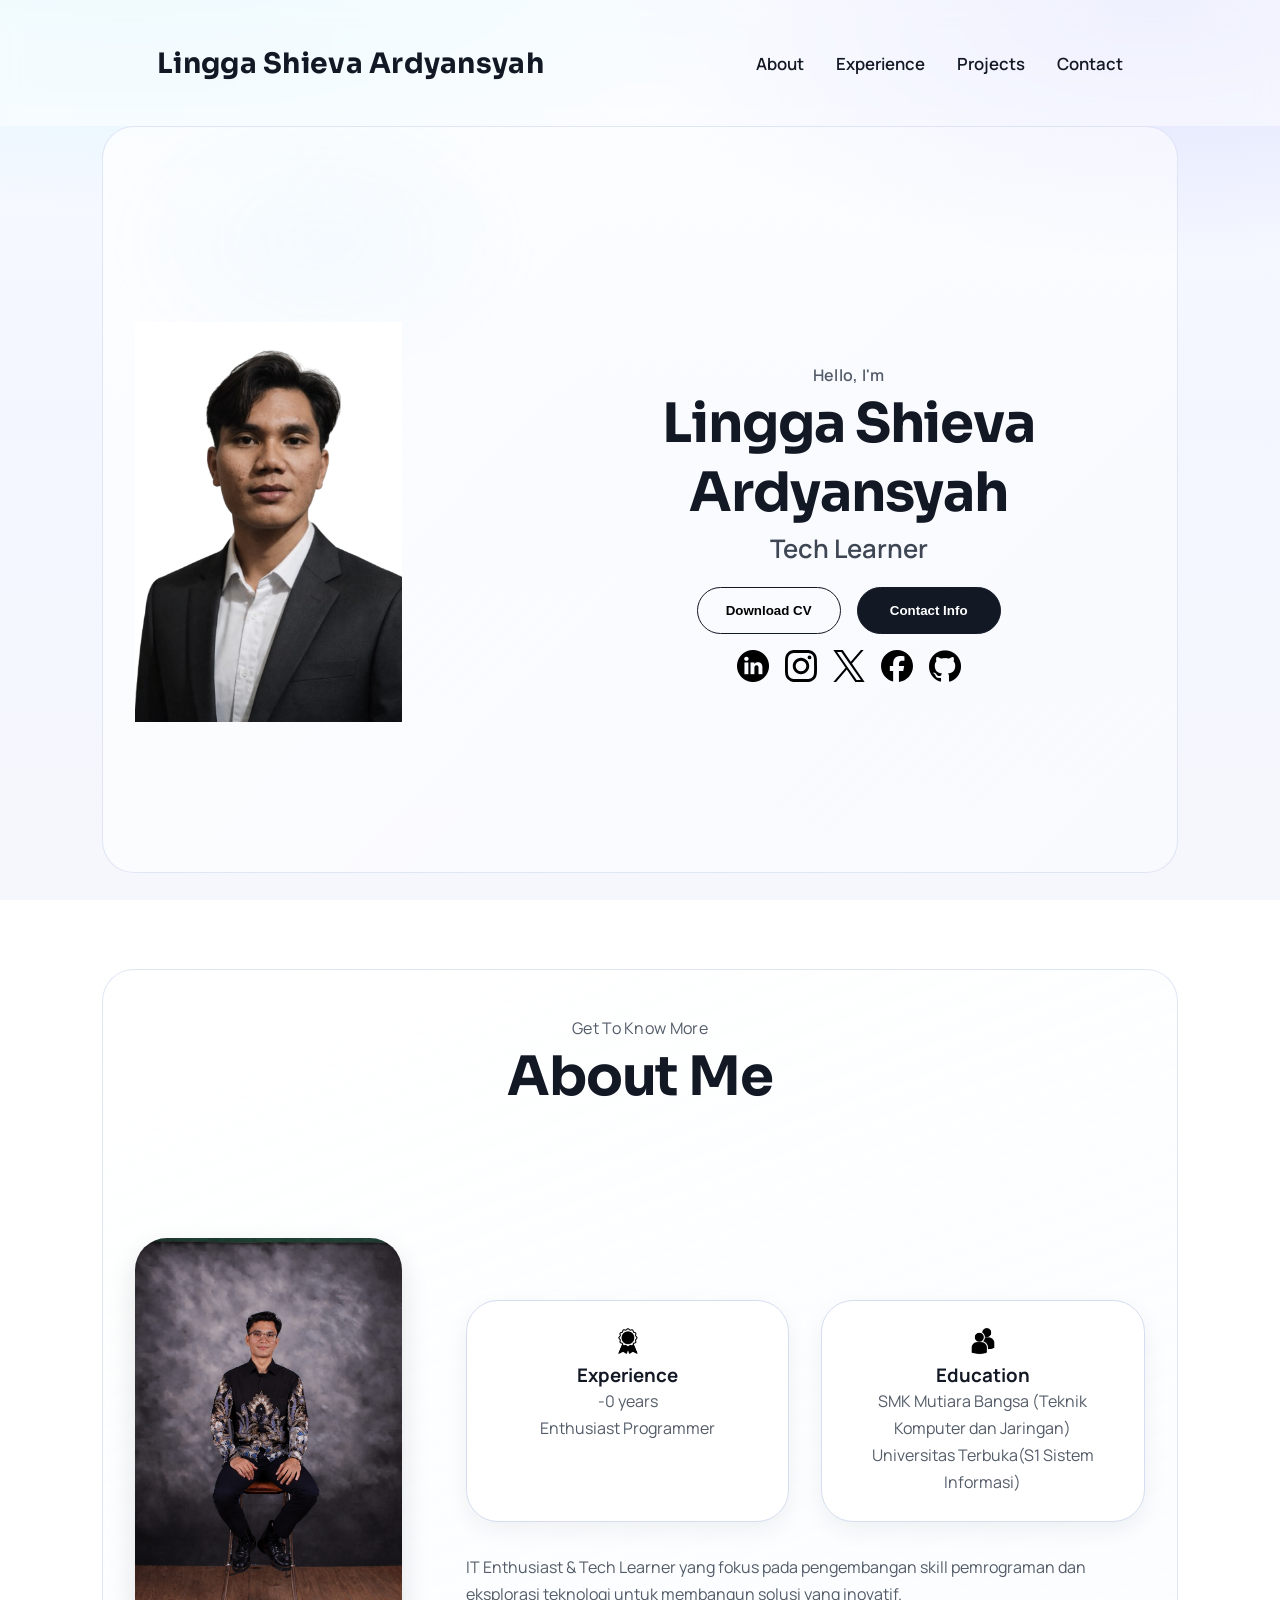
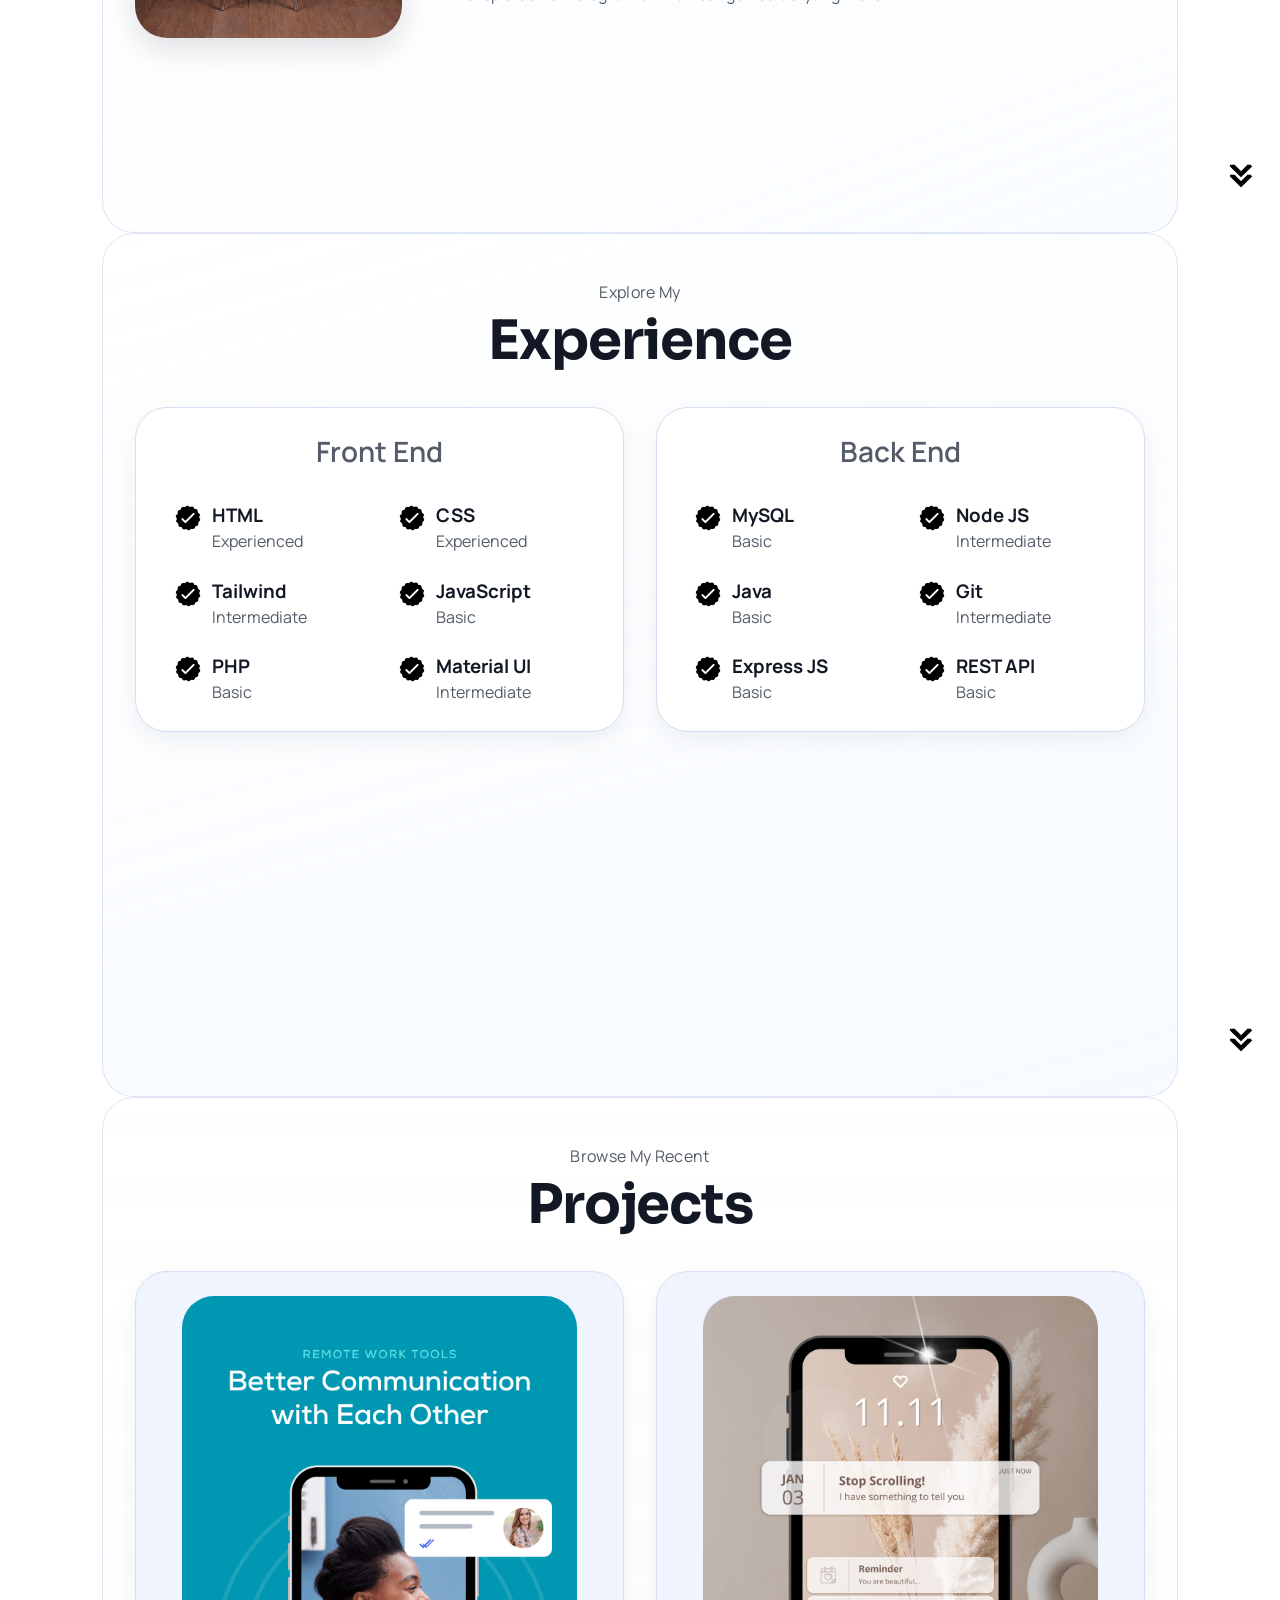
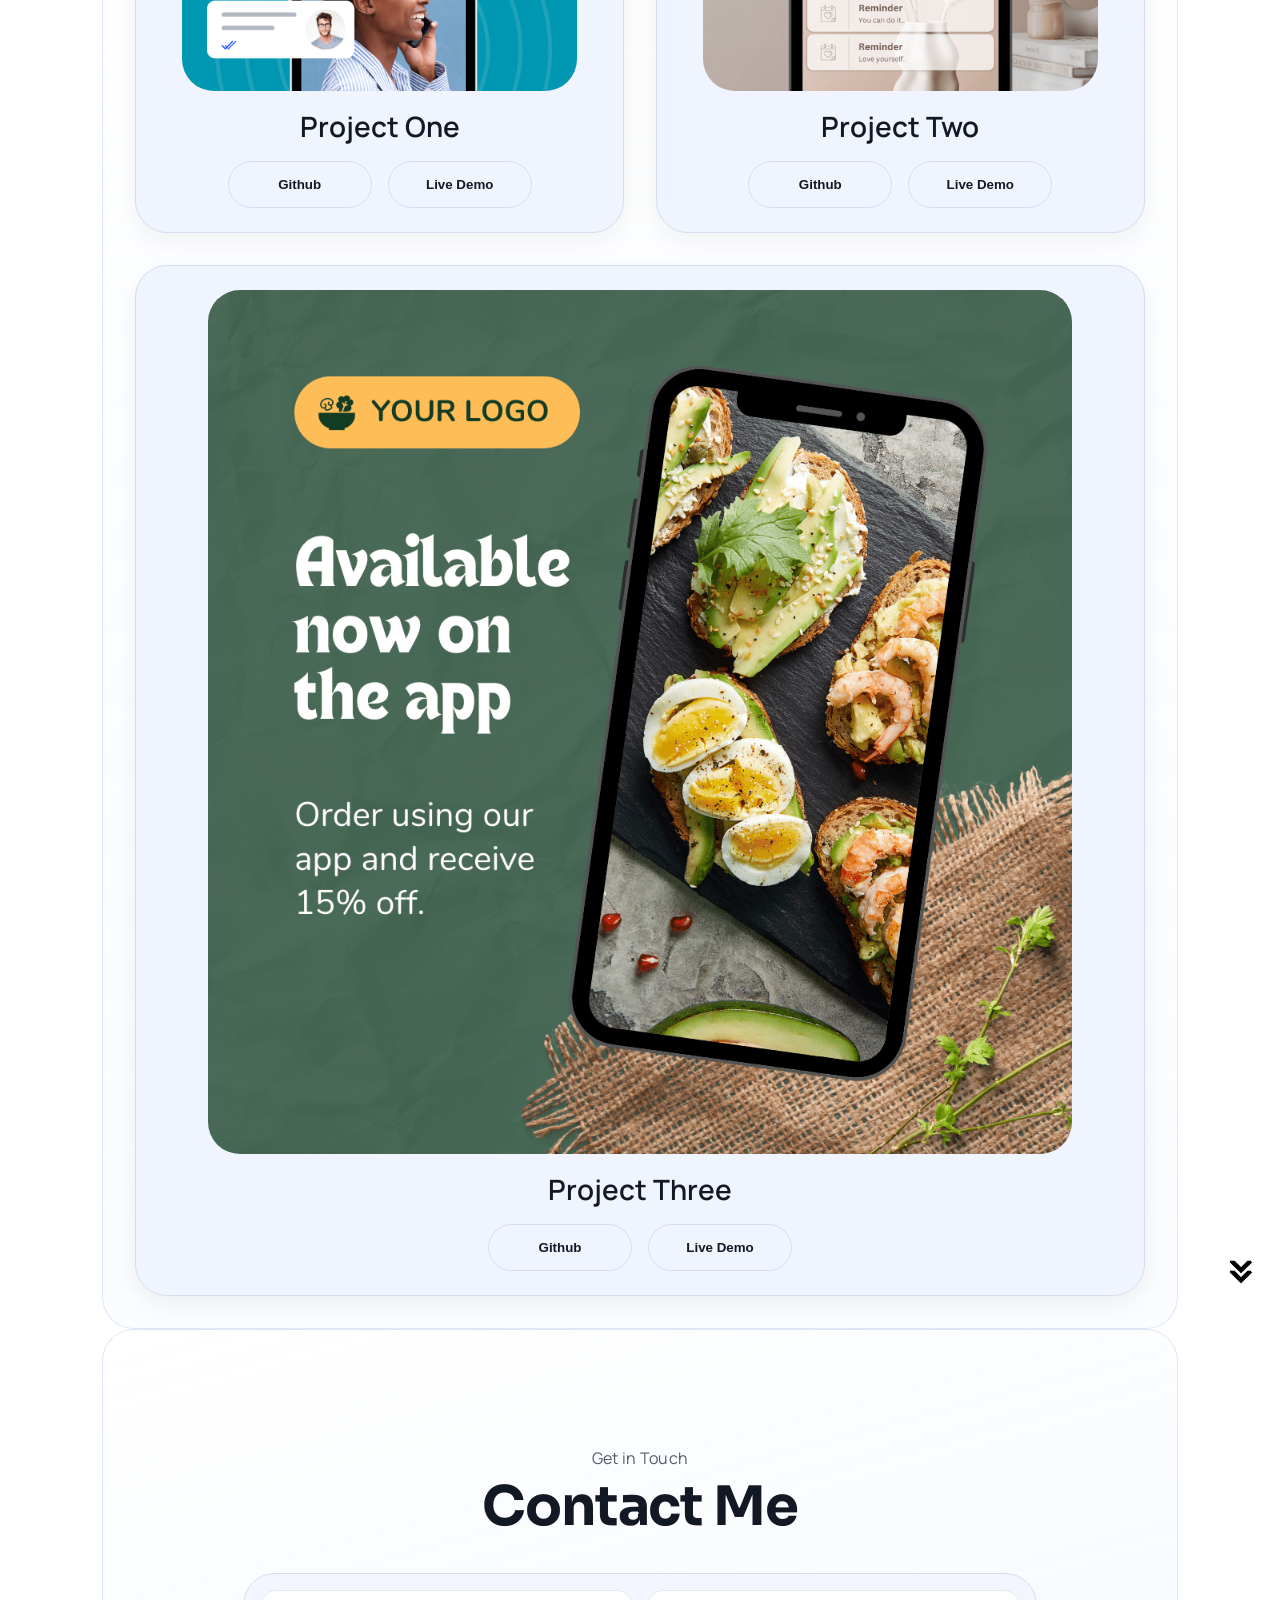
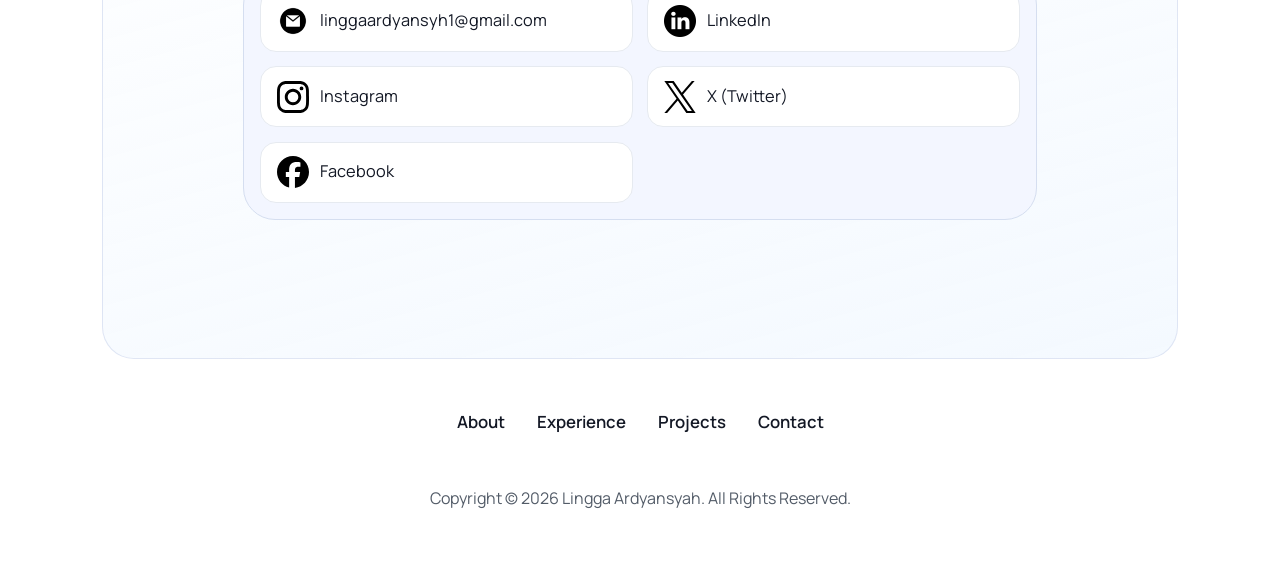
==== index.html @ 7752bcc6 "V2" ====
<!DOCTYPE html>
<html lang="en">
<head>
    <meta charset="UTF-8"/>
    <meta http-equiv="X-UA-Compatible" content="IE=edge"/>
    <meta name="viewport" content="width=device-width, initial-scale=1.0"/>
    <title>Lingga Shieva Ardyansyah</title>
    <link rel="icon" type="image/png" href="./assets/favicon-16x16.png">
    <link rel="stylesheet" href="style.css"/>
    <link rel="stylesheet" href="mediaqueries.css"/>
</head>
<body>
<nav id="desktop-nav">
    <div class="logo">Lingga Shieva Ardyansyah</div>
    <div>
        <ul class="nav-links">
            <li><a href="#about">About</a></li>
            <li><a href="#experience">Experience</a></li>
            <li><a href="#projects">Projects</a></li>
            <li><a href="#contact">Contact</a></li>
        </ul>
    </div>
</nav>
<nav id="hamburger-nav">
    <div class="logo">Lingga Shieva Ardyansyah</div>
    <div class="hamburger-menu">
        <div class="hamburger-icon" onclick="toggleMenu()">
            <span></span>
            <span></span>
            <span></span>
        </div>
        <div class="menu-links">
            <li><a href="#about" onclick="toggleMenu()">About</a></li>
            <li><a href="#experience" onclick="toggleMenu()">Experience</a></li>
            <li><a href="#projects" onclick="toggleMenu()">Projects</a></li>
            <li><a href="#contact" onclick="toggleMenu()">Contact</a></li>
        </div>
    </div>
</nav>
<section id="profile">
    <div class="section__pic-container">
        <img src="./assets/foto-jas.png" alt="Lingga Ardyansyah"/>
    </div>
    <div class="section__text">
        <p class="section__text__p1">Hello, I'm</p>
        <h1 class="title">Lingga Shieva Ardyansyah</h1>
        <p class="section__text__p2">Tech Learner</p>
        <div class="btn-container">
            <button
                    class="btn btn-color-2"
                    onclick="window.open('./assets/resume-example.pdf')"
            >
                Download CV
            </button>
            <button class="btn btn-color-1" onclick="location.href='./#contact'">
                Contact Info
            </button>
        </div>
        <div id="socials-container">
            <img
                    src="./assets/linkedin.png"
                    alt="My LinkedIn profile"
                    class="icon"
                    onclick="location.href='https://www.linkedin.com/in/lingga-shieva-ardyansyah-27b343217/'"
            />
            <img
                    src="./assets/instagram.svg"
                    alt="My Instagram profile"
                    class="icon"
                    onclick="location.href='https://www.instagram.com/lingga_ardyansyh/'"
            />
            <img
                    src="./assets/x.svg"
                    alt="My X (Twitter) profile"
                    class="icon"
                    onclick="location.href='https://x.com/linggaardyansyh'"
            />
            <img
                    src="./assets/facebook.svg"
                    alt="My Facebook profile"
                    class="icon"
                    onclick="location.href='https://www.facebook.com/lingz99'"
            />
            <img
                    src="./assets/github.png"
                    alt="My Github profile"
                    class="icon"
                    onclick="location.href='https://github.com/Aeriss99'"
            />
        </div>
    </div>
</section>
<section id="about">
    <p class="section__text__p1">Get To Know More</p>
    <h1 class="title">About Me</h1>
    <div class="section-container">
        <div class="section__pic-container">
            <img
                    src="./assets/foto-batik.png"
                    alt="Profile picture"
                    class="about-pic"
            />
        </div>
        <div class="about-details-container">
            <div class="about-containers">
                <div class="details-container">
                    <img
                            src="./assets/experience.png"
                            alt="Experience icon"
                            class="icon"
                    />
                    <h3>Experience</h3>
                    <p>-0 years <br/>Enthusiast Programmer</p>
                </div>
                <div class="details-container">
                    <img
                            src="./assets/education.png"
                            alt="Education icon"
                            class="icon"
                    />
                    <h3>Education</h3>
                    <p>SMK Mutiara Bangsa (Teknik Komputer dan Jaringan)<br/>Universitas Terbuka(S1 Sistem Informasi)
                    </p>
                </div>
            </div>
            <div class="text-container">
                <p>
                    IT Enthusiast & Tech Learner yang fokus pada pengembangan skill pemrograman dan eksplorasi teknologi
                    untuk membangun solusi yang inovatif.
                </p>
            </div>
        </div>
    </div>
    <img
            src="./assets/arrow.png"
            alt="Arrow icon"
            class="icon arrow"
            onclick="location.href='./#experience'"
    />
</section>
<section id="experience">
    <p class="section__text__p1">Explore My</p>
    <h1 class="title">Experience</h1>
    <div class="experience-details-container">
        <div class="about-containers">
            <div class="details-container">
                <h2 class="experience-sub-title">Front End</h2>
                <div class="article-container">
                    <article>
                        <img
                                src="./assets/checkmark.png"
                                alt="Experience icon"
                                class="icon"
                        />
                        <div>
                            <h3>HTML</h3>
                            <p>Experienced</p>
                        </div>
                    </article>
                    <article>
                        <img
                                src="./assets/checkmark.png"
                                alt="Experience icon"
                                class="icon"
                        />
                        <div>
                            <h3>CSS</h3>
                            <p>Experienced</p>
                        </div>
                    </article>
                    <article>
                        <img
                                src="./assets/checkmark.png"
                                alt="Experience icon"
                                class="icon"
                        />
                        <div>
                            <h3>Tailwind</h3>
                            <p>Intermediate</p>
                        </div>
                    </article>
                    <article>
                        <img
                                src="./assets/checkmark.png"
                                alt="Experience icon"
                                class="icon"
                        />
                        <div>
                            <h3>JavaScript</h3>
                            <p>Basic</p>
                        </div>
                    </article>
                    <article>
                        <img
                                src="./assets/checkmark.png"
                                alt="Experience icon"
                                class="icon"
                        />
                        <div>
                            <h3>PHP</h3>
                            <p>Basic</p>
                        </div>
                    </article>
                    <article>
                        <img
                                src="./assets/checkmark.png"
                                alt="Experience icon"
                                class="icon"
                        />
                        <div>
                            <h3>Material UI</h3>
                            <p>Intermediate</p>
                        </div>
                    </article>
                </div>
            </div>
            <div class="details-container">
                <h2 class="experience-sub-title">Back End</h2>
                <div class="article-container">
                    <article>
                        <img
                                src="./assets/checkmark.png"
                                alt="Experience icon"
                                class="icon"
                        />
                        <div>
                            <h3>MySQL</h3>
                            <p>Basic</p>
                        </div>
                    </article>
                    <article>
                        <img
                                src="./assets/checkmark.png"
                                alt="Experience icon"
                                class="icon"
                        />
                        <div>
                            <h3>Node JS</h3>
                            <p>Intermediate</p>
                        </div>
                    </article>
                    <article>
                        <img
                                src="./assets/checkmark.png"
                                alt="Experience icon"
                                class="icon"
                        />
                        <div>
                            <h3>Java</h3>
                            <p>Basic</p>
                        </div>
                    </article>
                    <article>
                        <img
                                src="./assets/checkmark.png"
                                alt="Experience icon"
                                class="icon"
                        />
                        <div>
                            <h3>Git</h3>
                            <p>Intermediate</p>
                        </div>
                    </article>
                    <article>
                        <img
                                src="./assets/checkmark.png"
                                alt="Experience icon"
                                class="icon"
                        />
                        <div>
                            <h3>Express JS</h3>
                            <p>Basic</p>
                        </div>
                    </article>
                    <article>
                        <img
                                src="./assets/checkmark.png"
                                alt="Experience icon"
                                class="icon"
                        />
                        <div>
                            <h3>REST API</h3>
                            <p>Basic</p>
                        </div>
                    </article>
                </div>
            </div>
        </div>
    </div>
    <img
            src="./assets/arrow.png"
            alt="Arrow icon"
            class="icon arrow"
            onclick="location.href='./#projects'"
    />
</section>
<section id="projects">
    <p class="section__text__p1">Browse My Recent</p>
    <h1 class="title">Projects</h1>
    <div class="experience-details-container">
        <div class="about-containers">
            <div class="details-container color-container">
                <div class="article-container">
                    <img
                            src="./assets/project-1.png"
                            alt="Project 1"
                            class="project-img"
                    />
                </div>
                <h2 class="experience-sub-title project-title">Project One</h2>
                <div class="btn-container">
                    <button
                            class="btn btn-color-2 project-btn"
                            onclick="location.href='https://github.com/'"
                    >
                        Github
                    </button>
                    <button
                            class="btn btn-color-2 project-btn"
                            onclick="location.href='https://github.com/'"
                    >
                        Live Demo
                    </button>
                </div>
            </div>
            <div class="details-container color-container">
                <div class="article-container">
                    <img
                            src="./assets/project-2.png"
                            alt="Project 2"
                            class="project-img"
                    />
                </div>
                <h2 class="experience-sub-title project-title">Project Two</h2>
                <div class="btn-container">
                    <button
                            class="btn btn-color-2 project-btn"
                            onclick="location.href='https://github.com/'"
                    >
                        Github
                    </button>
                    <button
                            class="btn btn-color-2 project-btn"
                            onclick="location.href='https://github.com/'"
                    >
                        Live Demo
                    </button>
                </div>
            </div>
            <div class="details-container color-container">
                <div class="article-container">
                    <img
                            src="./assets/project-3.png"
                            alt="Project 3"
                            class="project-img"
                    />
                </div>
                <h2 class="experience-sub-title project-title">Project Three</h2>
                <div class="btn-container">
                    <button
                            class="btn btn-color-2 project-btn"
                            onclick="location.href='https://github.com/'"
                    >
                        Github
                    </button>
                    <button
                            class="btn btn-color-2 project-btn"
                            onclick="location.href='https://github.com/'"
                    >
                        Live Demo
                    </button>
                </div>
            </div>
        </div>
    </div>
    <img
            src="./assets/arrow.png"
            alt="Arrow icon"
            class="icon arrow"
            onclick="location.href='./#contact'"
    />
</section>
<section id="contact">
    <p class="section__text__p1">Get in Touch</p>
    <h1 class="title">Contact Me</h1>
    <div class="contact-info-upper-container">
        <div class="contact-info-container">
            <img
                    src="./assets/email.png"
                    alt="Email icon"
                    class="icon contact-icon email-icon"
            />
            <p><a href="mailto:examplemail@gmail.com">linggaardyansyh1@gmail.com</a></p>
        </div>
        <div class="contact-info-container">
            <img
                    src="./assets/linkedin.png"
                    alt="LinkedIn icon"
                    class="icon contact-icon"
            />
            <p><a href="https://www.linkedin.com/in/lingga-shieva-ardyansyah-27b343217/">LinkedIn</a></p>
        </div>
        <div class="contact-info-container">
            <img
                    src="./assets/instagram.svg"
                    alt="Instagram icon"
                    class="icon contact-icon"
            />
            <p><a href="https://www.instagram.com/lingga_ardyansyh/">Instagram</a></p>
        </div>
        <div class="contact-info-container">
            <img
                    src="./assets/x.svg"
                    alt="X (Twitter) icon"
                    class="icon contact-icon"
            />
            <p><a href="https://x.com/linggaardyansyh">X (Twitter)</a></p>
        </div>
        <div class="contact-info-container">
            <img
                    src="./assets/facebook.svg"
                    alt="Facebook icon"
                    class="icon contact-icon"
            />
            <p><a href="https://www.facebook.com/lingz99">Facebook</a></p>
        </div>
    </div>
</section>
<footer>
    <nav>
        <div class="nav-links-container">
            <ul class="nav-links">
                <li><a href="#about">About</a></li>
                <li><a href="#experience">Experience</a></li>
                <li><a href="#projects">Projects</a></li>
                <li><a href="#contact">Contact</a></li>
            </ul>
        </div>
    </nav>
    <p>Copyright &#169; 2026 Lingga Ardyansyah. All Rights Reserved.</p>
</footer>
<script src="script.js"></script>
</body>
</html>
---- style.css ----
/* GENERAL */

@import url("https://fonts.googleapis.com/css2?family=Sora:wght@400;500;600;700&family=Manrope:wght@400;500;600;700&display=swap");

:root {
    --bg-soft: #f3f6ff;
    --surface: #ffffff;
    --surface-muted: #eff4ff;
    --text-main: #131825;
    --text-muted: #535c68;
    --border: #d5def0;
    --accent: #0c8f86;
}

* {
    margin: 0;
    padding: 0;
}

html {
    scroll-behavior: smooth;
}

body {
    font-family: "Manrope", sans-serif;
    color: var(--text-main);
    background:
        radial-gradient(1200px 500px at 10% -10%, rgba(34, 211, 238, 0.16), transparent 60%),
        radial-gradient(900px 420px at 90% 0%, rgba(99, 102, 241, 0.18), transparent 62%),
        linear-gradient(180deg, #f8fbff 0%, var(--bg-soft) 45%, #f5f7fc 100%);
    background-attachment: fixed;
}

p {
    color: var(--text-muted);
    line-height: 1.7;
}

/* TRANSITION */

a,
.btn {
    transition: all 300ms ease;
}

/* DESKTOP NAV */

nav,
.nav-links {
    display: flex;
}

nav {
    justify-content: space-around;
    align-items: center;
    height: 14vh;
    padding-inline: clamp(1rem, 4vw, 4rem);
    background: rgba(255, 255, 255, 0.52);
    backdrop-filter: blur(10px);
    -webkit-backdrop-filter: blur(10px);
}

.nav-links {
    gap: 2rem;
    list-style: none;
    font-size: 1.05rem;
    font-weight: 600;
}

a {
    color: var(--text-main);
    text-decoration: none;
    text-decoration-color: transparent;
}

a:hover {
    color: var(--accent);
    text-decoration: underline;
    text-underline-offset: 0.35rem;
    text-decoration-color: color-mix(in srgb, var(--accent) 45%, transparent);
}

.logo {
    font-family: "Sora", sans-serif;
    font-size: clamp(1.35rem, 2.2vw, 2rem);
    font-weight: 700;
    letter-spacing: 0.01em;
}

.logo:hover {
    cursor: default;
}

/* HAMBURGER MENU */

#hamburger-nav {
    display: none;
}

.hamburger-menu {
    position: relative;
    display: inline-block;
}

.hamburger-icon {
    display: flex;
    flex-direction: column;
    justify-content: space-between;
    height: 24px;
    width: 30px;
    cursor: pointer;
}

.hamburger-icon span {
    width: 100%;
    height: 2px;
    background-color: var(--text-main);
    transition: all 0.3s ease-in-out;
}

.menu-links {
    position: absolute;
    top: 100%;
    right: 0;
    background-color: var(--surface);
    width: fit-content;
    max-height: 0;
    overflow: hidden;
    transition: all 0.3s ease-in-out;
}

.menu-links a {
    display: block;
    padding: 10px;
    text-align: center;
    font-size: 1.5rem;
    color: var(--text-main);
    text-decoration: none;
    transition: all 0.3s ease-in-out;
}

.menu-links li {
    list-style: none;
}

.menu-links.open {
    max-height: 300px;
}

.hamburger-icon.open span:first-child {
    transform: rotate(45deg) translate(10px, 5px);
}

.hamburger-icon.open span:nth-child(2) {
    opacity: 0;
}

.hamburger-icon.open span:last-child {
    transform: rotate(-45deg) translate(10px, -5px);
}

.hamburger-icon span:first-child {
    transform: none;
}

.hamburger-icon span:first-child {
    opacity: 1;
}

.hamburger-icon span:first-child {
    transform: none;
}

/* SECTIONS */

section {
    padding-top: 5vh;
    height: 96vh;
    margin: 0 clamp(1rem, 8vw, 9rem);
    box-sizing: border-box;
    min-height: fit-content;
    border-radius: 2rem;
}

.section-container {
    display: flex;
}

/* PROFILE SECTION */

#profile {
    display: flex;
    justify-content: center;
    gap: 5rem;
    height: 80vh;
    background:
        linear-gradient(135deg, rgba(255, 255, 255, 0.72), rgba(255, 255, 255, 0.42)),
        radial-gradient(320px 220px at 20% 15%, rgba(125, 211, 252, 0.2), transparent 70%);
    border: 1px solid rgba(214, 222, 240, 0.75);
    padding-inline: clamp(1rem, 3vw, 2rem);
}

.section__pic-container {
    display: flex;
    height: 400px;
    width: 400px;
    margin: auto 0;
}

.section__text {
    align-self: center;
    text-align: center;
}

.section__text p {
    font-weight: 600;
}

.section__text__p1 {
    text-align: center;
    letter-spacing: 0.02em;
}

.section__text__p2 {
    font-size: 1.6rem;
    color: #3e4653;
    font-weight: 700;
    margin-bottom: 1rem;
}

.title {
    font-family: "Sora", sans-serif;
    font-size: clamp(2rem, 5vw, 3.4rem);
    letter-spacing: -0.02em;
    text-align: center;
}

#socials-container {
    display: flex;
    justify-content: center;
    margin-top: 1rem;
    gap: 1rem;
    flex-wrap: wrap;
    max-width: 340px;
    margin-inline: auto;
}

/* ICONS */

.icon {
    cursor: pointer;
    width: 2rem;
    height: 2rem;
    object-fit: contain;
    transition: transform 220ms ease, opacity 220ms ease;
}

.icon:hover {
    transform: translateY(-2px);
    opacity: 0.9;
}

/* BUTTONS */

.btn-container {
    display: flex;
    justify-content: center;
    gap: 1rem;
}

.btn {
    font-weight: 600;
    transition: all 300ms ease;
    padding: 0.95rem 1.2rem;
    width: 9rem;
    border-radius: 2rem;
}

.btn-color-1,
.btn-color-2 {
    border: 0.1rem solid var(--text-main);
}

.btn-color-1:hover,
.btn-color-2:hover {
    cursor: pointer;
}

.btn-color-1,
.btn-color-2:hover {
    background: var(--text-main);
    color: white;
}

.btn-color-1:hover {
    background: #0b1021;
}

.btn-color-2 {
    background: transparent;
}

.btn-color-2:hover {
    border: 0.1rem solid #ffffff;
}

.btn-container {
    gap: 1rem;
}

/* ABOUT SECTION */

#about {
    position: relative;
    background:
        linear-gradient(160deg, rgba(255, 255, 255, 0.68), rgba(245, 250, 255, 0.5));
    border: 1px solid rgba(214, 222, 240, 0.75);
    padding-inline: clamp(1rem, 3vw, 2rem);
}

.about-containers {
    gap: 2rem;
    margin-bottom: 2rem;
    margin-top: 2rem;
}

.about-details-container {
    justify-content: center;
    flex-direction: column;
}

.about-containers,
.about-details-container {
    display: flex;
}

.about-pic {
    border-radius: 2rem;
    box-shadow: 0 12px 28px rgba(23, 25, 35, 0.12);
}

.arrow {
    position: absolute;
    right: -5rem;
    bottom: 2.5rem;
}

.details-container {
    padding: 1.5rem;
    flex: 1;
    background: var(--surface);
    border-radius: 2rem;
    border: 0.1rem solid var(--border);
    box-shadow: 0 8px 24px rgba(19, 27, 46, 0.06);
    text-align: center;
}

.section-container {
    gap: 4rem;
    height: 80%;
}

.section__pic-container {
    height: 400px;
    width: 400px;
    margin: auto 0;
}

/* EXPERIENCE SECTION */

#experience {
    position: relative;
    background:
        linear-gradient(165deg, rgba(255, 255, 255, 0.65), rgba(240, 247, 255, 0.54));
    border: 1px solid rgba(214, 222, 240, 0.75);
    padding-inline: clamp(1rem, 3vw, 2rem);
}

.experience-sub-title {
    color: var(--text-muted);
    font-weight: 600;
    font-size: 1.75rem;
    margin-bottom: 2rem;
}

.experience-details-container {
    display: flex;
    justify-content: center;
    flex-direction: column;
}

#experience .about-containers {
    align-items: stretch;
}

#experience .details-container {
    display: flex;
    flex-direction: column;
}

.article-container {
    display: flex;
    text-align: initial;
    flex-wrap: wrap;
    flex-direction: row;
    gap: 1.4rem 2rem;
    justify-content: center;
}

article {
    display: flex;
    width: min(100%, 12rem);
    justify-content: flex-start;
    gap: 0.5rem;
}

article .icon {
    cursor: default;
}

/* PROJECTS SECTION */

#projects {
    position: relative;
    background:
        linear-gradient(180deg, rgba(255, 255, 255, 0.66), rgba(246, 250, 255, 0.56));
    border: 1px solid rgba(214, 222, 240, 0.75);
    padding-inline: clamp(1rem, 3vw, 2rem);
}

.color-container {
    border-color: var(--border);
    background: var(--surface-muted);
}

.project-img {
    border-radius: 2rem;
    width: 90%;
    height: 90%;
}

.project-title {
    margin: 1rem;
    color: var(--text-main);
}

.project-btn {
    color: var(--text-main);
    border-color: var(--border);
}

/* CONTACT */

#contact {
    display: flex;
    justify-content: center;
    flex-direction: column;
    min-height: 70vh;
    padding-bottom: 4vh;
    background:
        linear-gradient(165deg, rgba(255, 255, 255, 0.7), rgba(236, 245, 255, 0.58));
    border: 1px solid rgba(214, 222, 240, 0.75);
    padding-inline: clamp(1rem, 3vw, 2rem);
}

.contact-info-upper-container {
    display: grid;
    grid-template-columns: repeat(2, minmax(220px, 1fr));
    gap: 0.9rem;
    border-radius: 2rem;
    border: 0.1rem solid var(--border);
    background: var(--surface-muted);
    background: color-mix(in srgb, var(--surface-muted) 78%, white);
    margin: 2rem auto;
    padding: 1rem;
    width: min(900px, 100%);
}

.contact-info-container {
    display: flex;
    align-items: center;
    justify-content: flex-start;
    gap: 0.7rem;
    margin: 0;
    padding: 0.85rem 1rem;
    border-radius: 1rem;
    background: var(--surface);
    border: 1px solid #e6eaf0;
}

.contact-info-container p {
    font-size: 1.02rem;
}

.contact-info-container a {
    overflow-wrap: anywhere;
}

.contact-icon {
    cursor: pointer;
}

.email-icon {
    height: 2rem;
}

/* FOOTER SECTION */

footer {
    min-height: 24vh;
    margin: 0 1rem;
}

footer p {
    text-align: center;
}
---- mediaqueries.css ----
@media screen and (max-width: 1400px) {
    #profile {
        height: 83vh;
        margin-bottom: 6rem;
    }

    .about-containers {
        flex-wrap: wrap;
    }

    #contact,
    #projects {
        height: fit-content;
    }

    .contact-info-upper-container {
        width: min(760px, 100%);
    }
}

@media screen and (max-width: 1200px) {
    #desktop-nav {
        display: none;
    }

    #hamburger-nav {
        display: flex;
    }

    #experience,
    .experience-details-container {
        margin-top: 2rem;
    }

    #profile,
    .section-container {
        display: block;
    }

    .arrow {
        display: none;
    }

    section,
    .section-container {
        height: fit-content;
    }

    section {
        margin: 0 5%;
    }

    .section__pic-container {
        width: 275px;
        height: 275px;
        margin: 0 auto 2rem;
    }

    .about-containers {
        margin-top: 0;
    }

    .contact-info-upper-container {
        grid-template-columns: 1fr;
        width: min(560px, 100%);
    }

    #profile {
        height: auto;
        min-height: 0;
        margin-bottom: 2rem;
    }
}

@media screen and (max-width: 900px) {
    section {
        margin: 0 1rem;
        padding-top: 3.5vh;
    }

    #profile {
        gap: 2rem;
    }

    .section__text__p2 {
        font-size: 1.15rem;
    }

    .title {
        font-size: 2.1rem;
    }

    .btn {
        width: 100%;
        max-width: 240px;
    }

    .btn-container {
        flex-wrap: wrap;
    }
}

@media screen and (max-width: 600px) {
    #contact,
    footer {
        height: auto;
    }

    #profile {
        height: auto;
        min-height: 0;
        margin-bottom: 0;
    }

    article {
        font-size: 1rem;
    }

    footer nav {
        height: fit-content;
        margin-bottom: 2rem;
    }

    .about-containers,
    .btn-container {
        flex-wrap: wrap;
    }

    .contact-info-upper-container {
        grid-template-columns: 1fr;
        padding: 0.8rem;
    }

    .contact-info-container {
        margin: 0;
        padding: 0.75rem 0.85rem;
    }

    .contact-info-container p,
    .nav-links li a {
        font-size: 0.95rem;
    }

    .experience-sub-title {
        font-size: 1.25rem;
    }

    .logo {
        font-size: 1.35rem;
    }

    .nav-links {
        flex-direction: column;
        gap: 0.5rem;
        text-align: center;
    }

    .section__pic-container {
        width: auto;
        height: 46vw;
        justify-content: center;
    }

    .section__text__p2 {
        font-size: 1.05rem;
    }

    .title {
        font-size: 1.9rem;
    }

    .menu-links a {
        font-size: 1.1rem;
    }

    .text-container {
        text-align: justify;
    }
}

@media screen and (max-width: 420px) {
    nav {
        height: 10vh;
    }

    .logo {
        font-size: 1.15rem;
    }

    .title {
        font-size: 1.6rem;
    }

    .section__text__p1 {
        font-size: 0.9rem;
    }

    .section__text__p2 {
        font-size: 0.95rem;
    }

    .contact-info-container p {
        font-size: 0.88rem;
    }

    .contact-info-upper-container {
        padding: 0.65rem;
        gap: 0.65rem;
    }
}
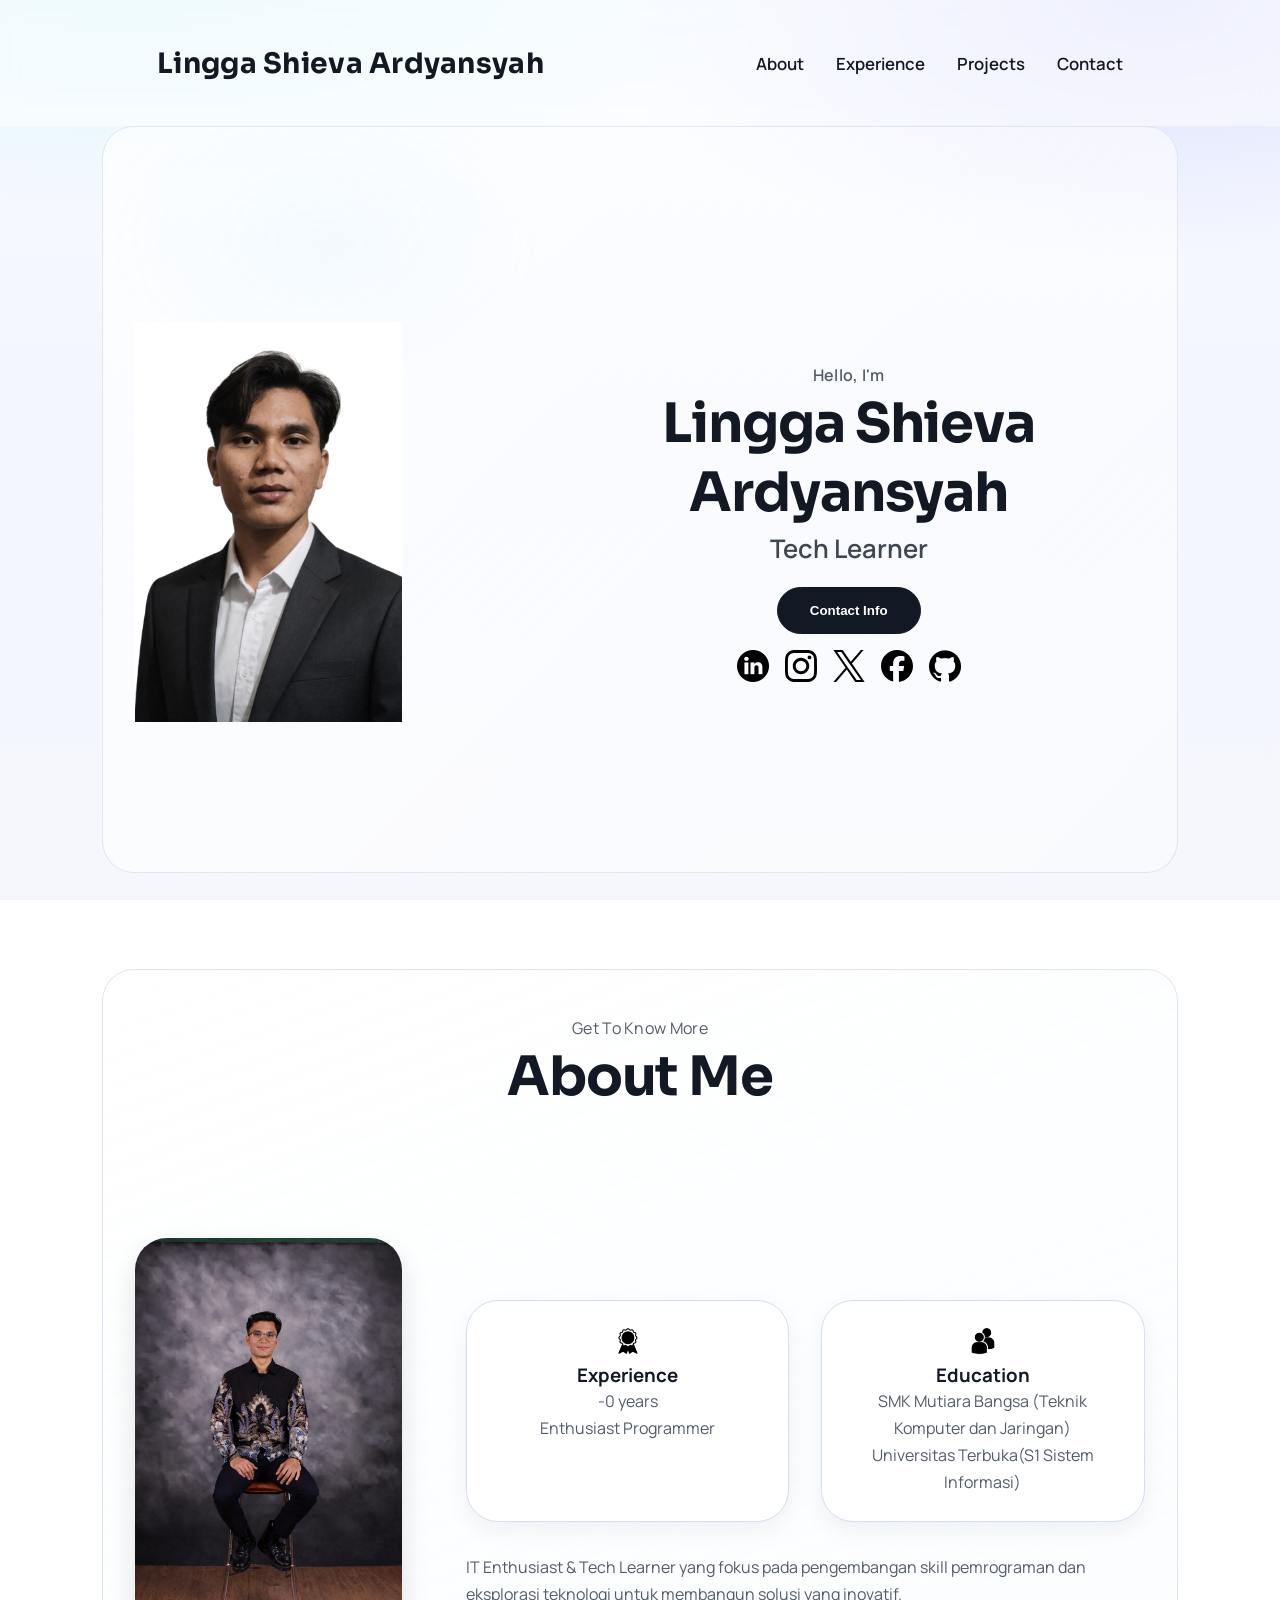
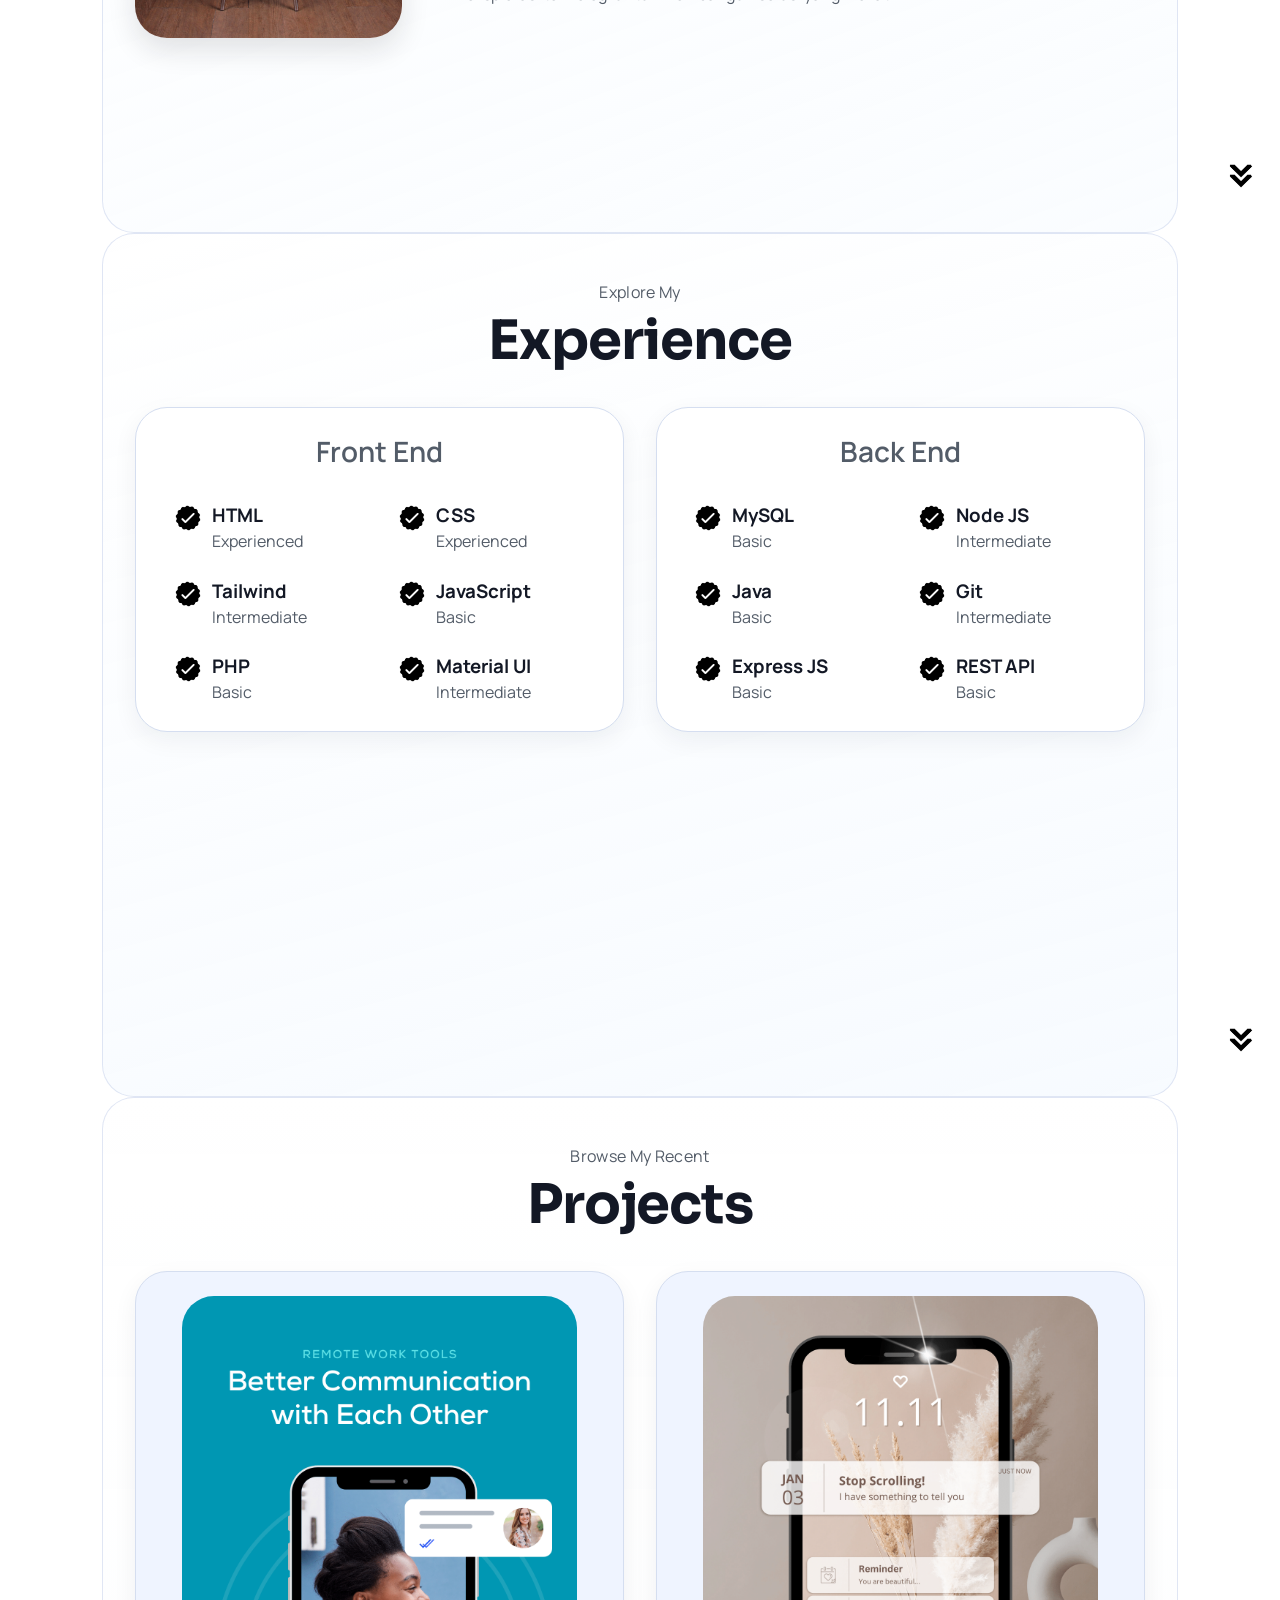
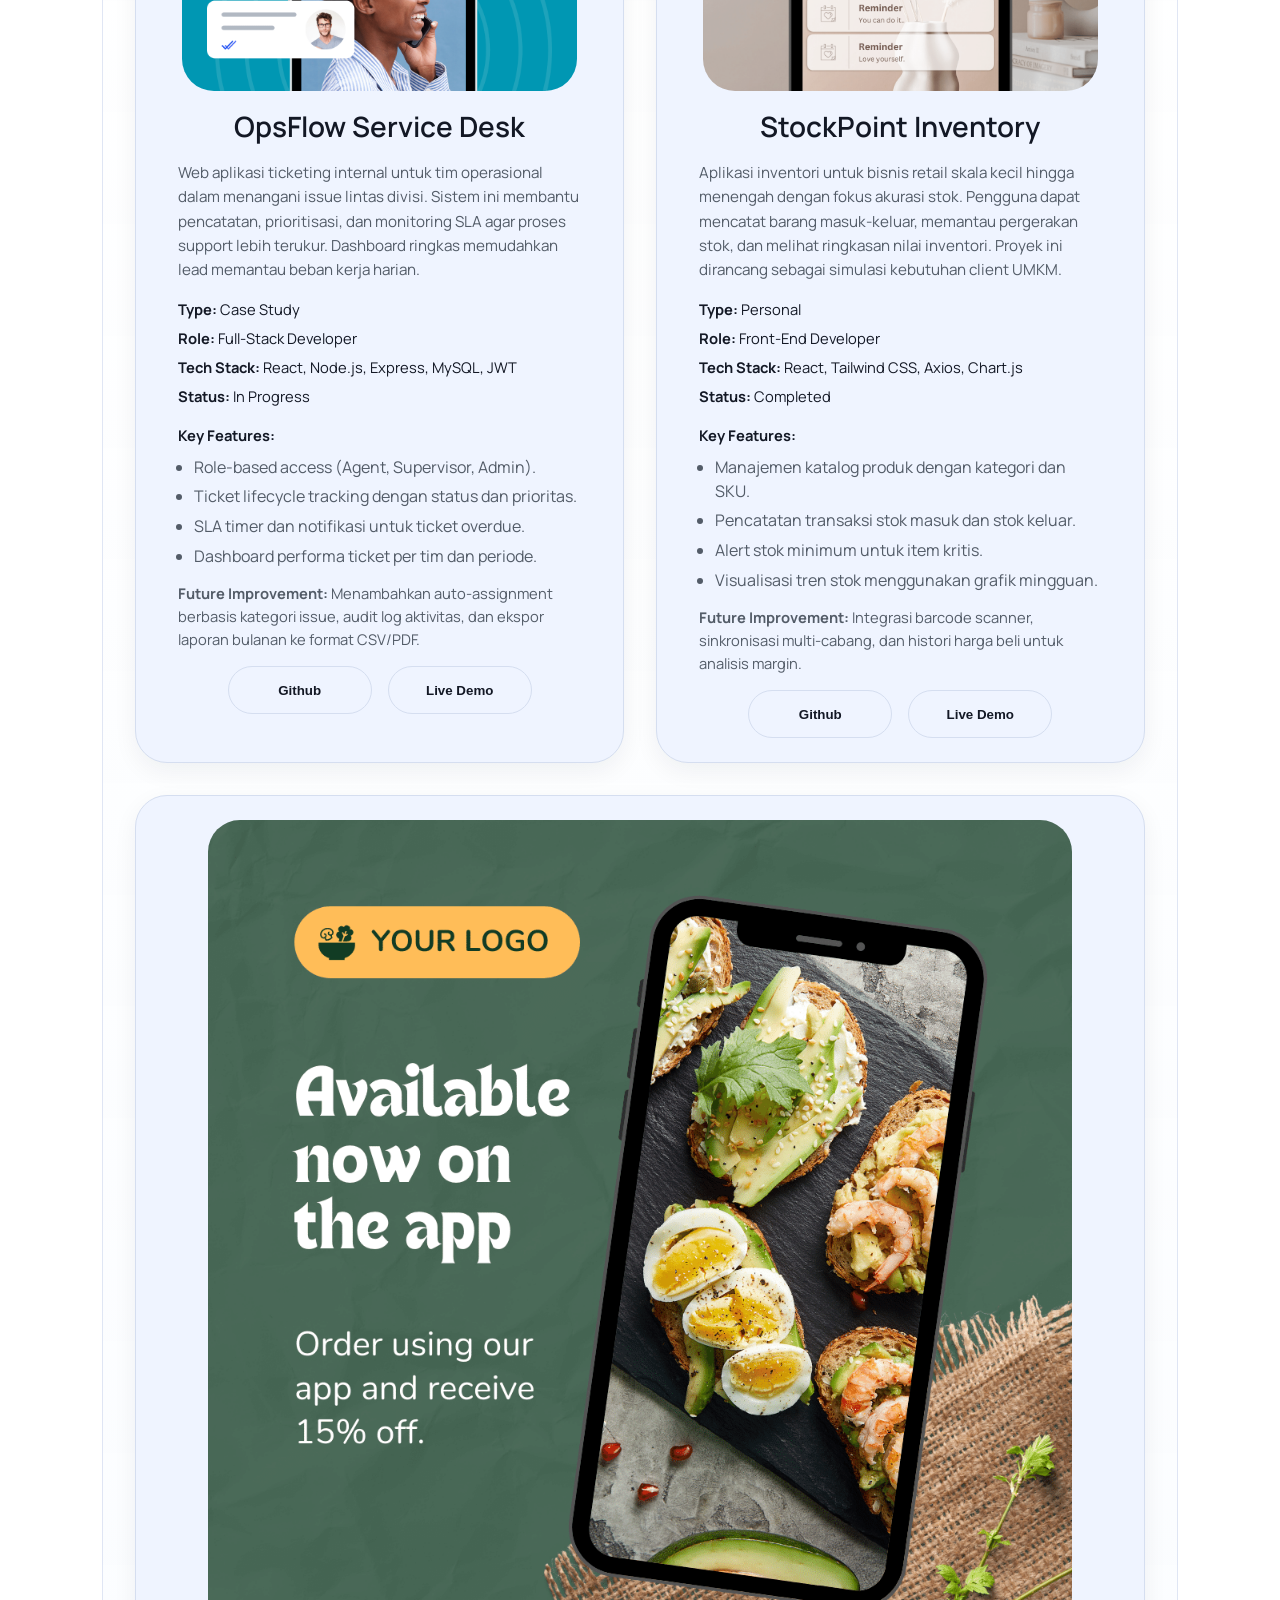
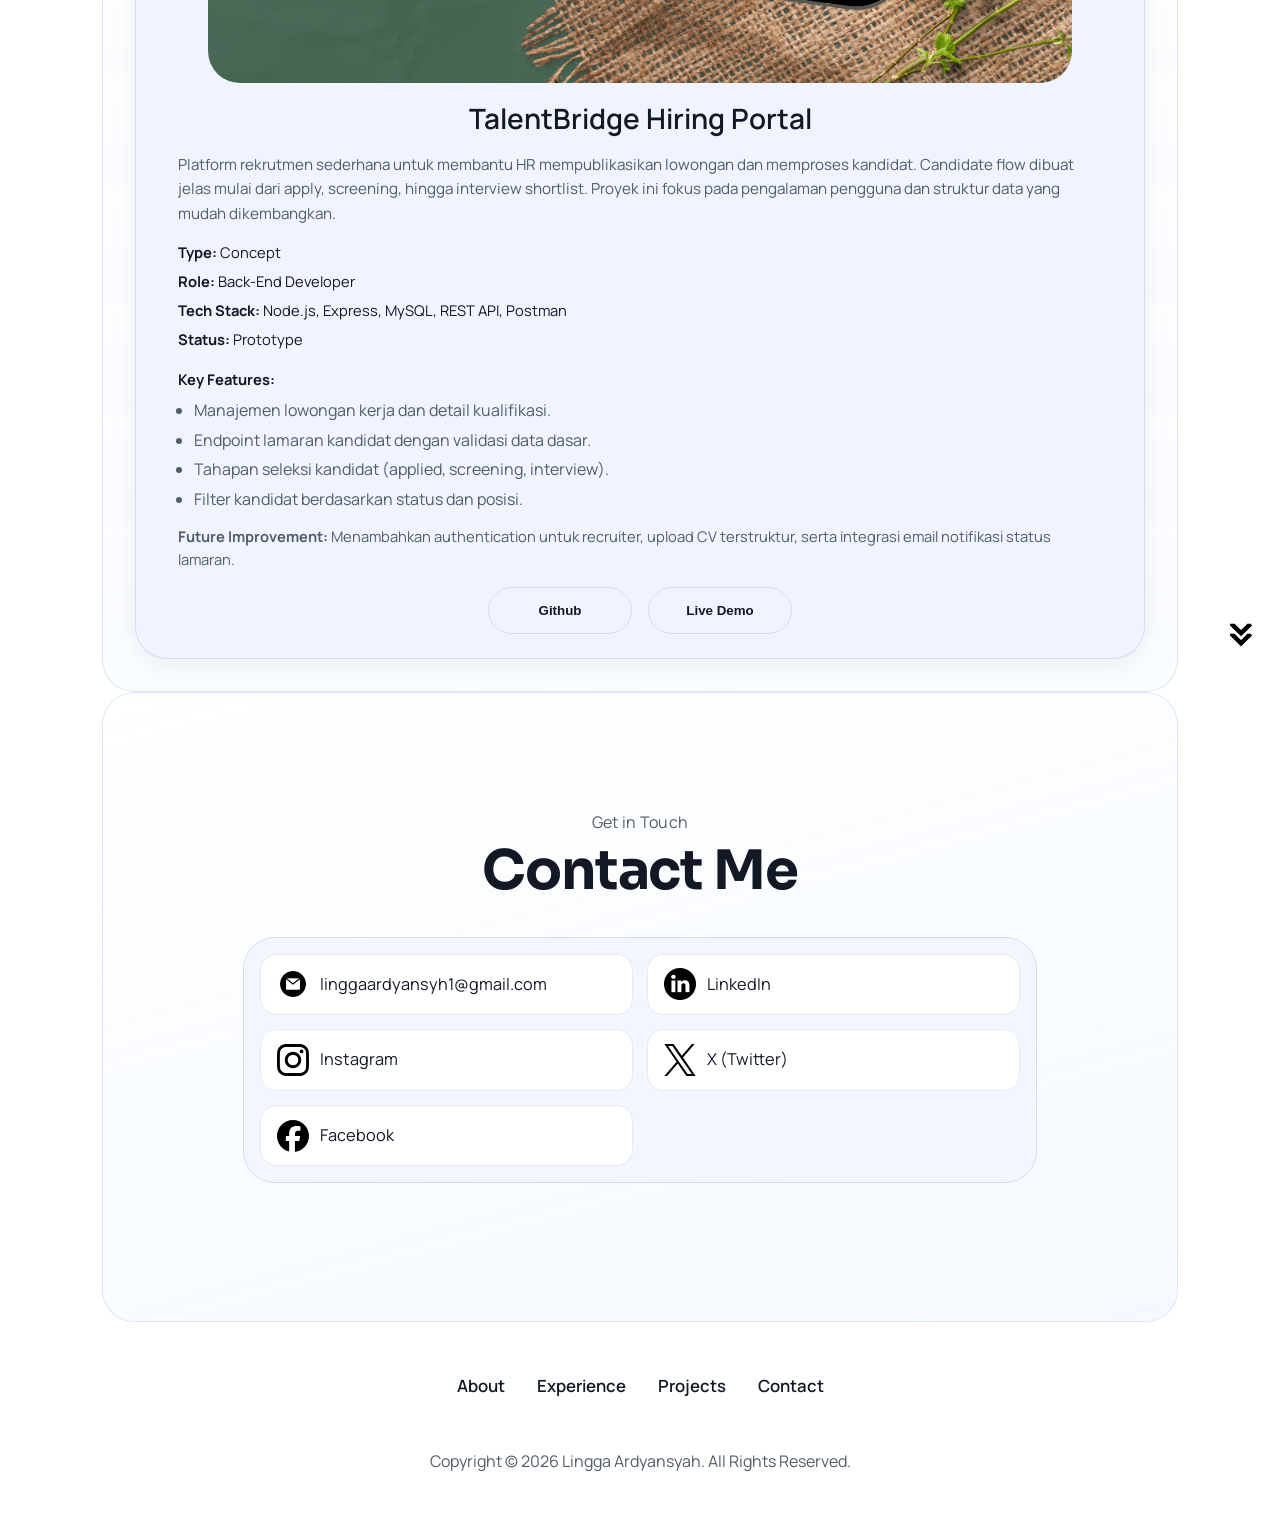
==== commit ab74001b: "improve mobile layout, update portfolio project details, and add README" ====
--- a/index.html
+++ b/index.html
@@ -46,12 +46,7 @@
         <h1 class="title">Lingga Shieva Ardyansyah</h1>
         <p class="section__text__p2">Tech Learner</p>
         <div class="btn-container">
-            <button
-                    class="btn btn-color-2"
-                    onclick="window.open('./assets/resume-example.pdf')"
-            >
-                Download CV
-            </button>
+            <!-- Tombol CV disembunyikan sementara karena file CV final belum tersedia. -->
             <button class="btn btn-color-1" onclick="location.href='./#contact'">
                 Contact Info
             </button>
@@ -303,21 +298,40 @@
                 <div class="article-container">
                     <img
                             src="./assets/project-1.png"
-                            alt="Project 1"
+                            alt="OpsFlow Service Desk"
                             class="project-img"
                     />
                 </div>
-                <h2 class="experience-sub-title project-title">Project One</h2>
+                <h2 class="experience-sub-title project-title">OpsFlow Service Desk</h2>
+                <p class="project-summary">
+                    Web aplikasi ticketing internal untuk tim operasional dalam menangani issue lintas divisi.
+                    Sistem ini membantu pencatatan, prioritisasi, dan monitoring SLA agar proses support lebih terukur.
+                    Dashboard ringkas memudahkan lead memantau beban kerja harian.
+                </p>
+                <div class="project-meta">
+                    <p><strong>Type:</strong> Case Study</p>
+                    <p><strong>Role:</strong> Full-Stack Developer</p>
+                    <p><strong>Tech Stack:</strong> React, Node.js, Express, MySQL, JWT</p>
+                    <p><strong>Status:</strong> In Progress</p>
+                </div>
+                <p class="project-label"><strong>Key Features:</strong></p>
+                <ul class="project-feature-list">
+                    <li>Role-based access (Agent, Supervisor, Admin).</li>
+                    <li>Ticket lifecycle tracking dengan status dan prioritas.</li>
+                    <li>SLA timer dan notifikasi untuk ticket overdue.</li>
+                    <li>Dashboard performa ticket per tim dan periode.</li>
+                </ul>
+                <p class="project-future"><strong>Future Improvement:</strong> Menambahkan auto-assignment berbasis kategori issue, audit log aktivitas, dan ekspor laporan bulanan ke format CSV/PDF.</p>
                 <div class="btn-container">
                     <button
                             class="btn btn-color-2 project-btn"
-                            onclick="location.href='https://github.com/'"
+                            onclick="location.href='https://github.com/Aeriss99'"
                     >
                         Github
                     </button>
                     <button
                             class="btn btn-color-2 project-btn"
-                            onclick="location.href='https://github.com/'"
+                            onclick="location.href='https://lingz99.my.id'"
                     >
                         Live Demo
                     </button>
@@ -327,21 +341,40 @@
                 <div class="article-container">
                     <img
                             src="./assets/project-2.png"
-                            alt="Project 2"
+                            alt="StockPoint Inventory"
                             class="project-img"
                     />
                 </div>
-                <h2 class="experience-sub-title project-title">Project Two</h2>
+                <h2 class="experience-sub-title project-title">StockPoint Inventory</h2>
+                <p class="project-summary">
+                    Aplikasi inventori untuk bisnis retail skala kecil hingga menengah dengan fokus akurasi stok.
+                    Pengguna dapat mencatat barang masuk-keluar, memantau pergerakan stok, dan melihat ringkasan nilai inventori.
+                    Proyek ini dirancang sebagai simulasi kebutuhan client UMKM.
+                </p>
+                <div class="project-meta">
+                    <p><strong>Type:</strong> Personal</p>
+                    <p><strong>Role:</strong> Front-End Developer</p>
+                    <p><strong>Tech Stack:</strong> React, Tailwind CSS, Axios, Chart.js</p>
+                    <p><strong>Status:</strong> Completed</p>
+                </div>
+                <p class="project-label"><strong>Key Features:</strong></p>
+                <ul class="project-feature-list">
+                    <li>Manajemen katalog produk dengan kategori dan SKU.</li>
+                    <li>Pencatatan transaksi stok masuk dan stok keluar.</li>
+                    <li>Alert stok minimum untuk item kritis.</li>
+                    <li>Visualisasi tren stok menggunakan grafik mingguan.</li>
+                </ul>
+                <p class="project-future"><strong>Future Improvement:</strong> Integrasi barcode scanner, sinkronisasi multi-cabang, dan histori harga beli untuk analisis margin.</p>
                 <div class="btn-container">
                     <button
                             class="btn btn-color-2 project-btn"
-                            onclick="location.href='https://github.com/'"
+                            onclick="location.href='https://github.com/Aeriss99'"
                     >
                         Github
                     </button>
                     <button
                             class="btn btn-color-2 project-btn"
-                            onclick="location.href='https://github.com/'"
+                            onclick="location.href='https://lingz99.my.id'"
                     >
                         Live Demo
                     </button>
@@ -351,21 +384,40 @@
                 <div class="article-container">
                     <img
                             src="./assets/project-3.png"
-                            alt="Project 3"
+                            alt="TalentBridge Hiring Portal"
                             class="project-img"
                     />
                 </div>
-                <h2 class="experience-sub-title project-title">Project Three</h2>
+                <h2 class="experience-sub-title project-title">TalentBridge Hiring Portal</h2>
+                <p class="project-summary">
+                    Platform rekrutmen sederhana untuk membantu HR mempublikasikan lowongan dan memproses kandidat.
+                    Candidate flow dibuat jelas mulai dari apply, screening, hingga interview shortlist.
+                    Proyek ini fokus pada pengalaman pengguna dan struktur data yang mudah dikembangkan.
+                </p>
+                <div class="project-meta">
+                    <p><strong>Type:</strong> Concept</p>
+                    <p><strong>Role:</strong> Back-End Developer</p>
+                    <p><strong>Tech Stack:</strong> Node.js, Express, MySQL, REST API, Postman</p>
+                    <p><strong>Status:</strong> Prototype</p>
+                </div>
+                <p class="project-label"><strong>Key Features:</strong></p>
+                <ul class="project-feature-list">
+                    <li>Manajemen lowongan kerja dan detail kualifikasi.</li>
+                    <li>Endpoint lamaran kandidat dengan validasi data dasar.</li>
+                    <li>Tahapan seleksi kandidat (applied, screening, interview).</li>
+                    <li>Filter kandidat berdasarkan status dan posisi.</li>
+                </ul>
+                <p class="project-future"><strong>Future Improvement:</strong> Menambahkan authentication untuk recruiter, upload CV terstruktur, serta integrasi email notifikasi status lamaran.</p>
                 <div class="btn-container">
                     <button
                             class="btn btn-color-2 project-btn"
-                            onclick="location.href='https://github.com/'"
+                            onclick="location.href='https://github.com/Aeriss99'"
                     >
                         Github
                     </button>
                     <button
                             class="btn btn-color-2 project-btn"
-                            onclick="location.href='https://github.com/'"
+                            onclick="location.href='https://lingz99.my.id'"
                     >
                         Live Demo
                     </button>
--- a/style.css
+++ b/style.css
@@ -442,6 +442,49 @@
 .project-title {
     margin: 1rem;
     color: var(--text-main);
+}
+
+.project-summary {
+    text-align: left;
+    margin: 0 1.1rem 0.9rem;
+    font-size: 0.95rem;
+    line-height: 1.6;
+}
+
+.project-meta {
+    margin: 0 1.1rem 0.9rem;
+    text-align: left;
+}
+
+.project-meta p {
+    margin: 0.25rem 0;
+    font-size: 0.92rem;
+    color: var(--text-main);
+}
+
+.project-label {
+    margin: 0 1.1rem 0.4rem;
+    text-align: left;
+    font-size: 0.92rem;
+    color: var(--text-main);
+}
+
+.project-feature-list {
+    margin: 0 1.1rem 0.9rem 2.1rem;
+    text-align: left;
+    color: var(--text-muted);
+    line-height: 1.5;
+}
+
+.project-feature-list li {
+    margin-bottom: 0.35rem;
+}
+
+.project-future {
+    margin: 0 1.1rem 1rem;
+    text-align: left;
+    font-size: 0.92rem;
+    line-height: 1.55;
 }
 
 .project-btn {
--- a/mediaqueries.css
+++ b/mediaqueries.css
@@ -80,6 +80,7 @@
 
     #profile {
         gap: 2rem;
+        padding-block: 1.25rem 1.5rem;
     }
 
     .section__text__p2 {
@@ -97,10 +98,15 @@
 
     .btn-container {
         flex-wrap: wrap;
+        justify-content: center;
     }
 }
 
 @media screen and (max-width: 600px) {
+    section + section {
+        margin-top: 1.25rem;
+    }
+
     #contact,
     footer {
         height: auto;
@@ -109,7 +115,7 @@
     #profile {
         height: auto;
         min-height: 0;
-        margin-bottom: 0;
+        margin-bottom: 0.75rem;
     }
 
     article {
@@ -124,6 +130,18 @@
     .about-containers,
     .btn-container {
         flex-wrap: wrap;
+    }
+
+    #socials-container {
+        margin-top: 1.25rem;
+    }
+
+    .about-containers {
+        gap: 1rem;
+    }
+
+    .details-container {
+        width: 100%;
     }
 
     .contact-info-upper-container {
@@ -156,9 +174,21 @@
     }
 
     .section__pic-container {
-        width: auto;
-        height: 46vw;
+        width: min(78vw, 280px);
+        height: auto;
         justify-content: center;
+        margin: 0 auto 1.25rem;
+    }
+
+    .section__pic-container img,
+    .about-pic {
+        width: 100%;
+        height: auto;
+        object-fit: contain;
+    }
+
+    .section-container {
+        gap: 1.5rem;
     }
 
     .section__text__p2 {
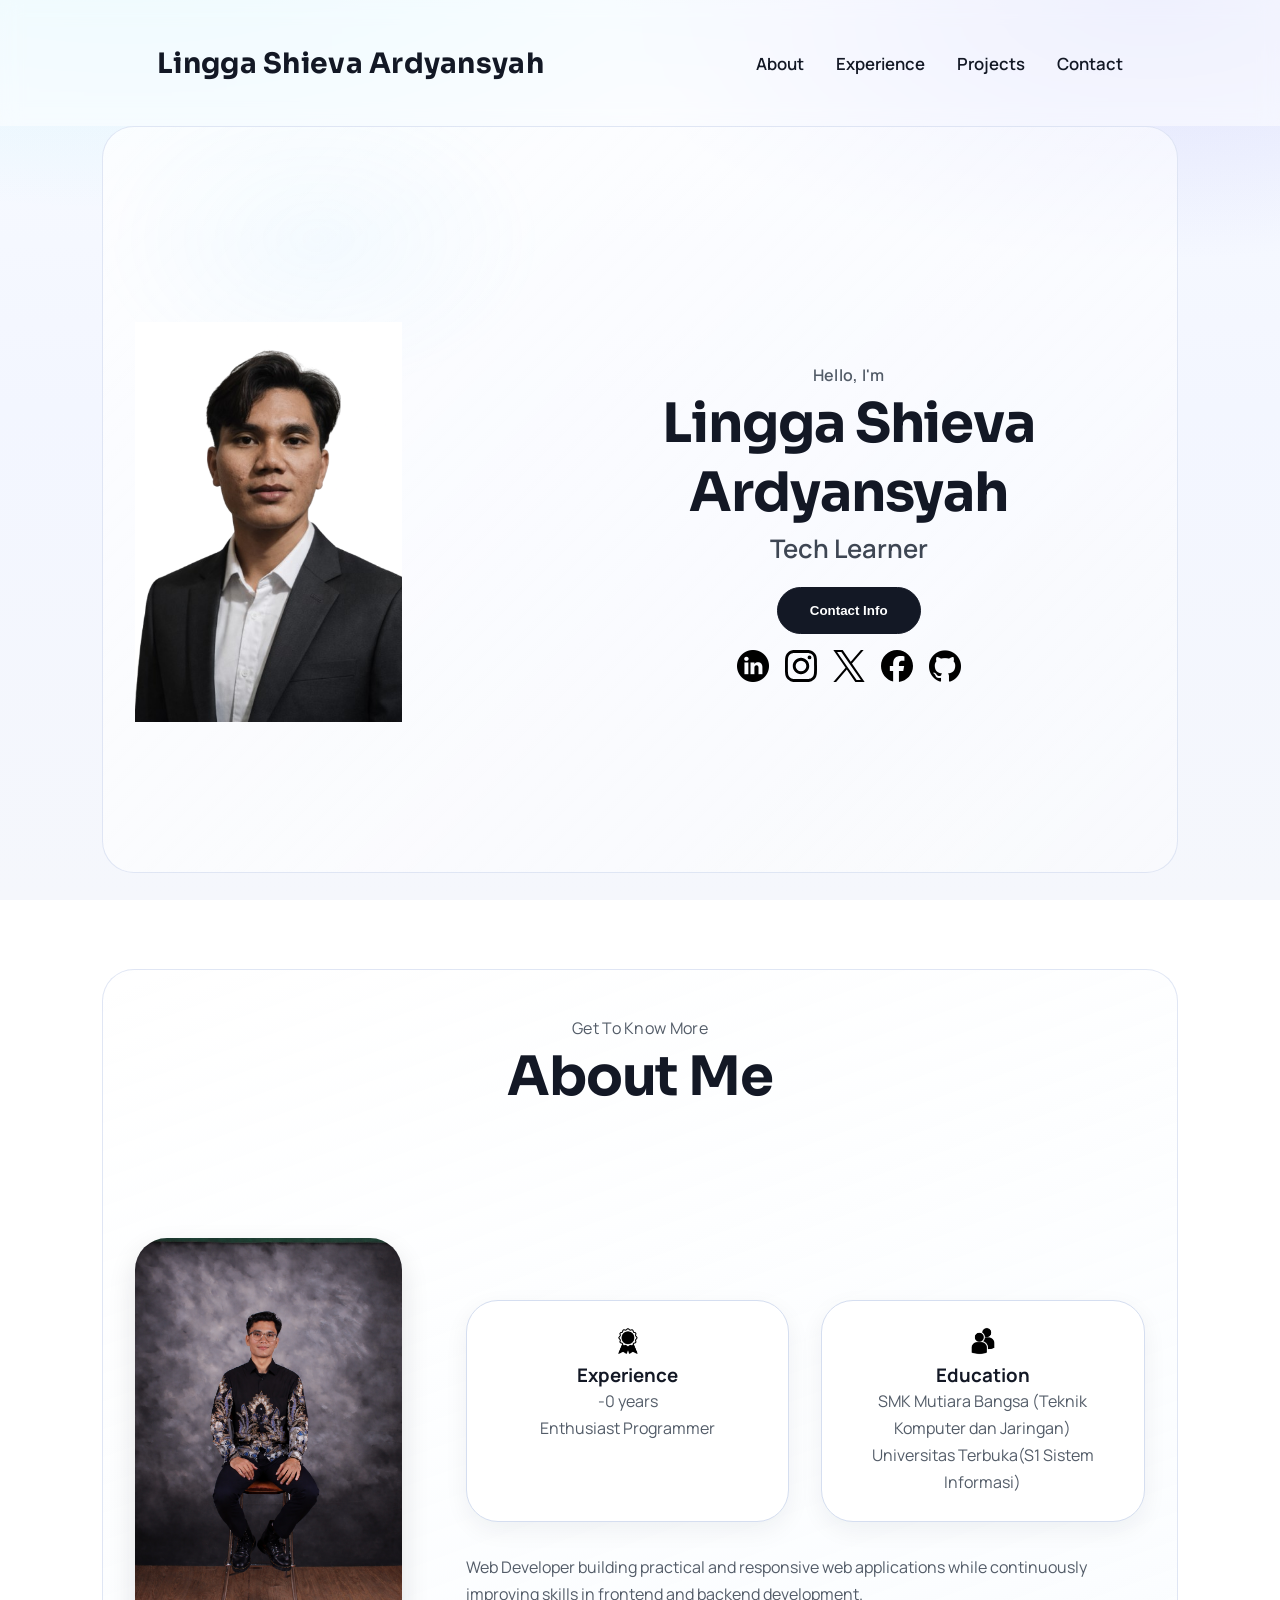
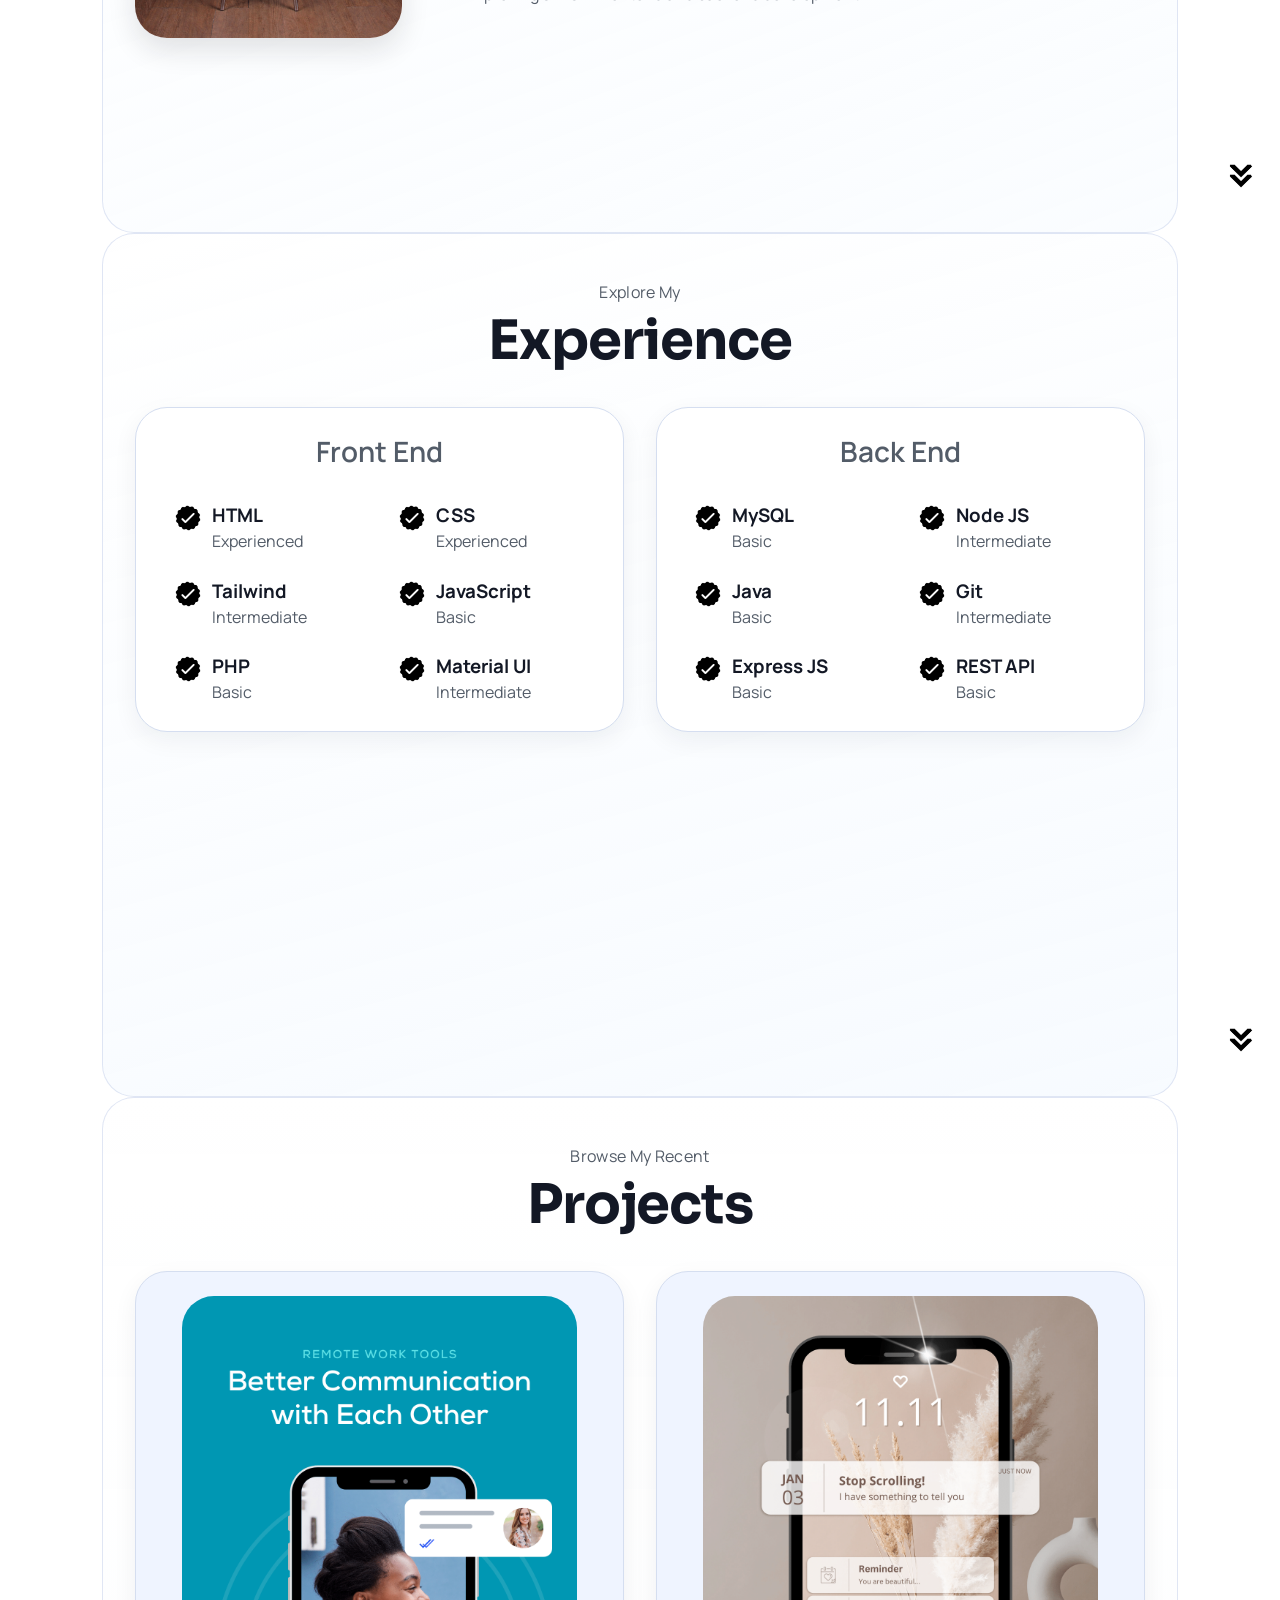
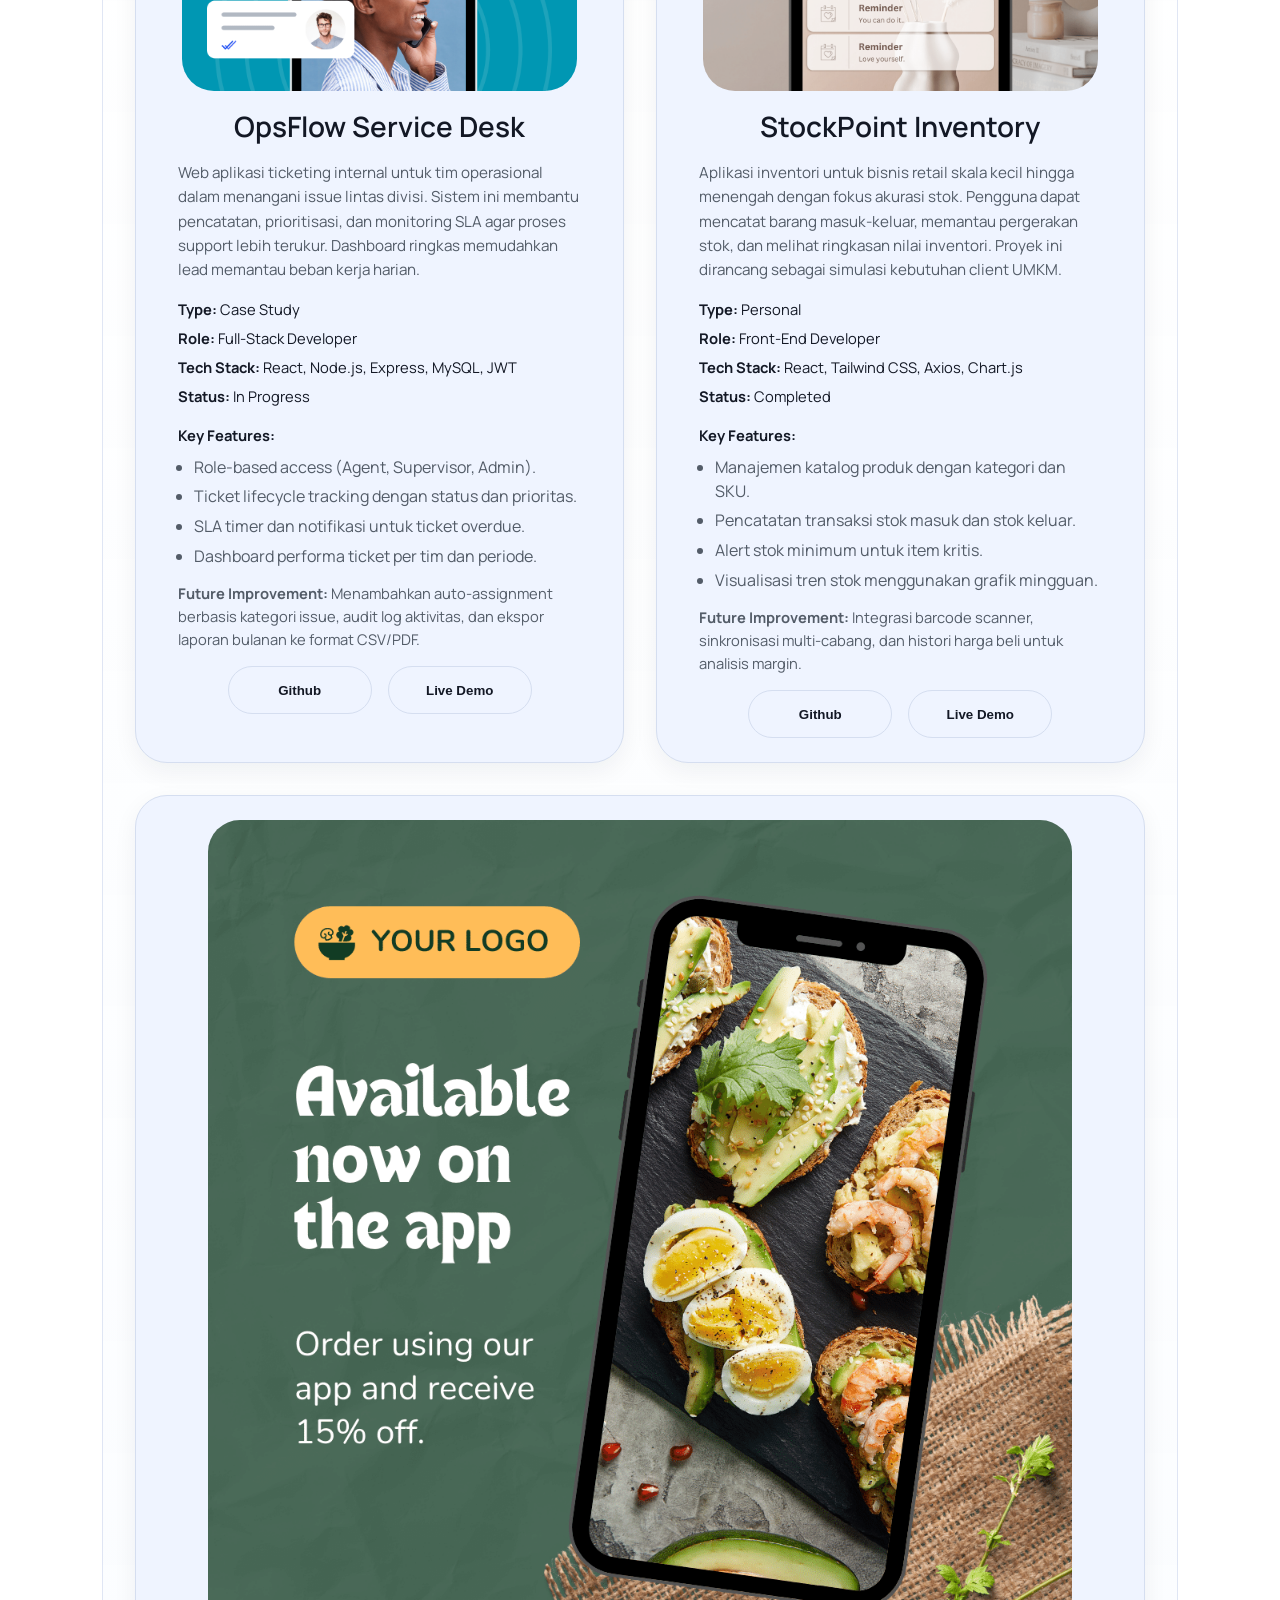
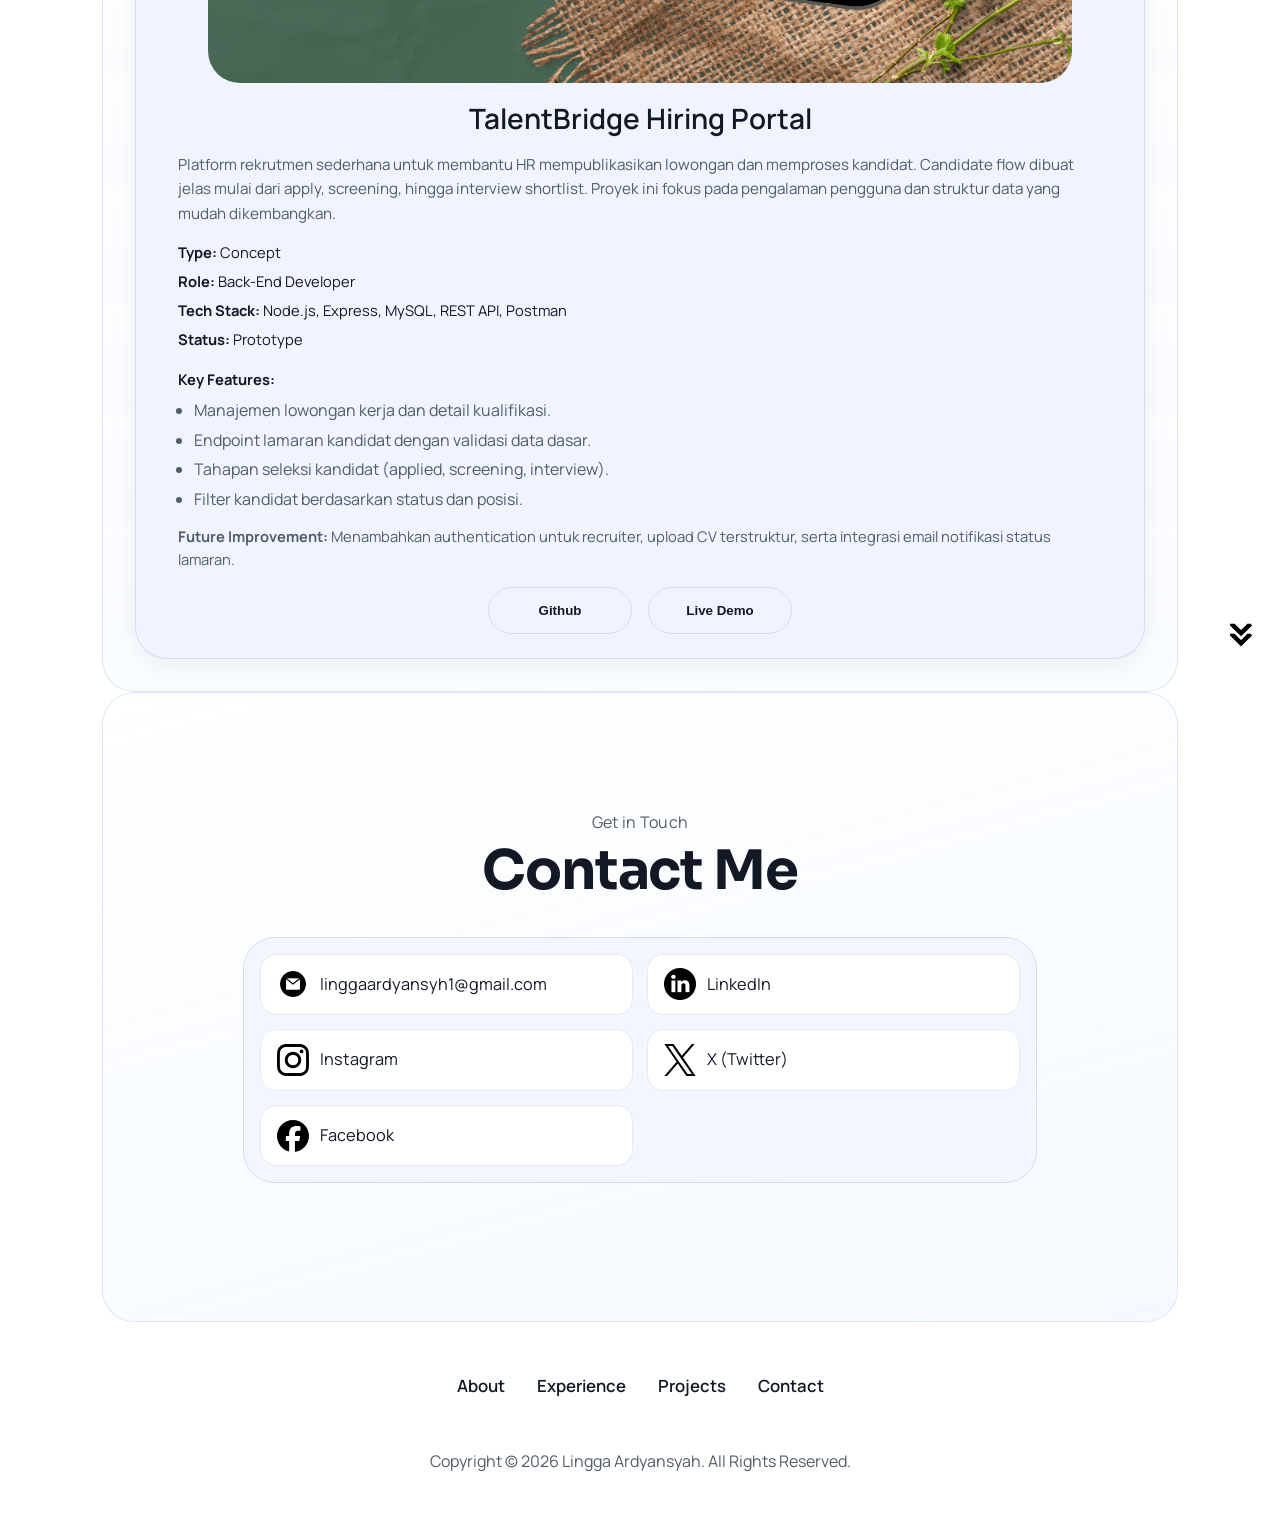
==== commit e8e302d0: "Update portfolio headline description for clearer professional branding" ====
--- a/index.html
+++ b/index.html
@@ -120,8 +120,8 @@
             </div>
             <div class="text-container">
                 <p>
-                    IT Enthusiast & Tech Learner yang fokus pada pengembangan skill pemrograman dan eksplorasi teknologi
-                    untuk membangun solusi yang inovatif.
+                    Web Developer building practical and responsive web applications
+                    while continuously improving skills in frontend and backend development.
                 </p>
             </div>
         </div>
@@ -442,7 +442,7 @@
                     alt="Email icon"
                     class="icon contact-icon email-icon"
             />
-            <p><a href="mailto:examplemail@gmail.com">linggaardyansyh1@gmail.com</a></p>
+            <p><a href="mailto:linggaardyansyh1@gmail.com">linggaardyansyh1@gmail.com</a></p>
         </div>
         <div class="contact-info-container">
             <img
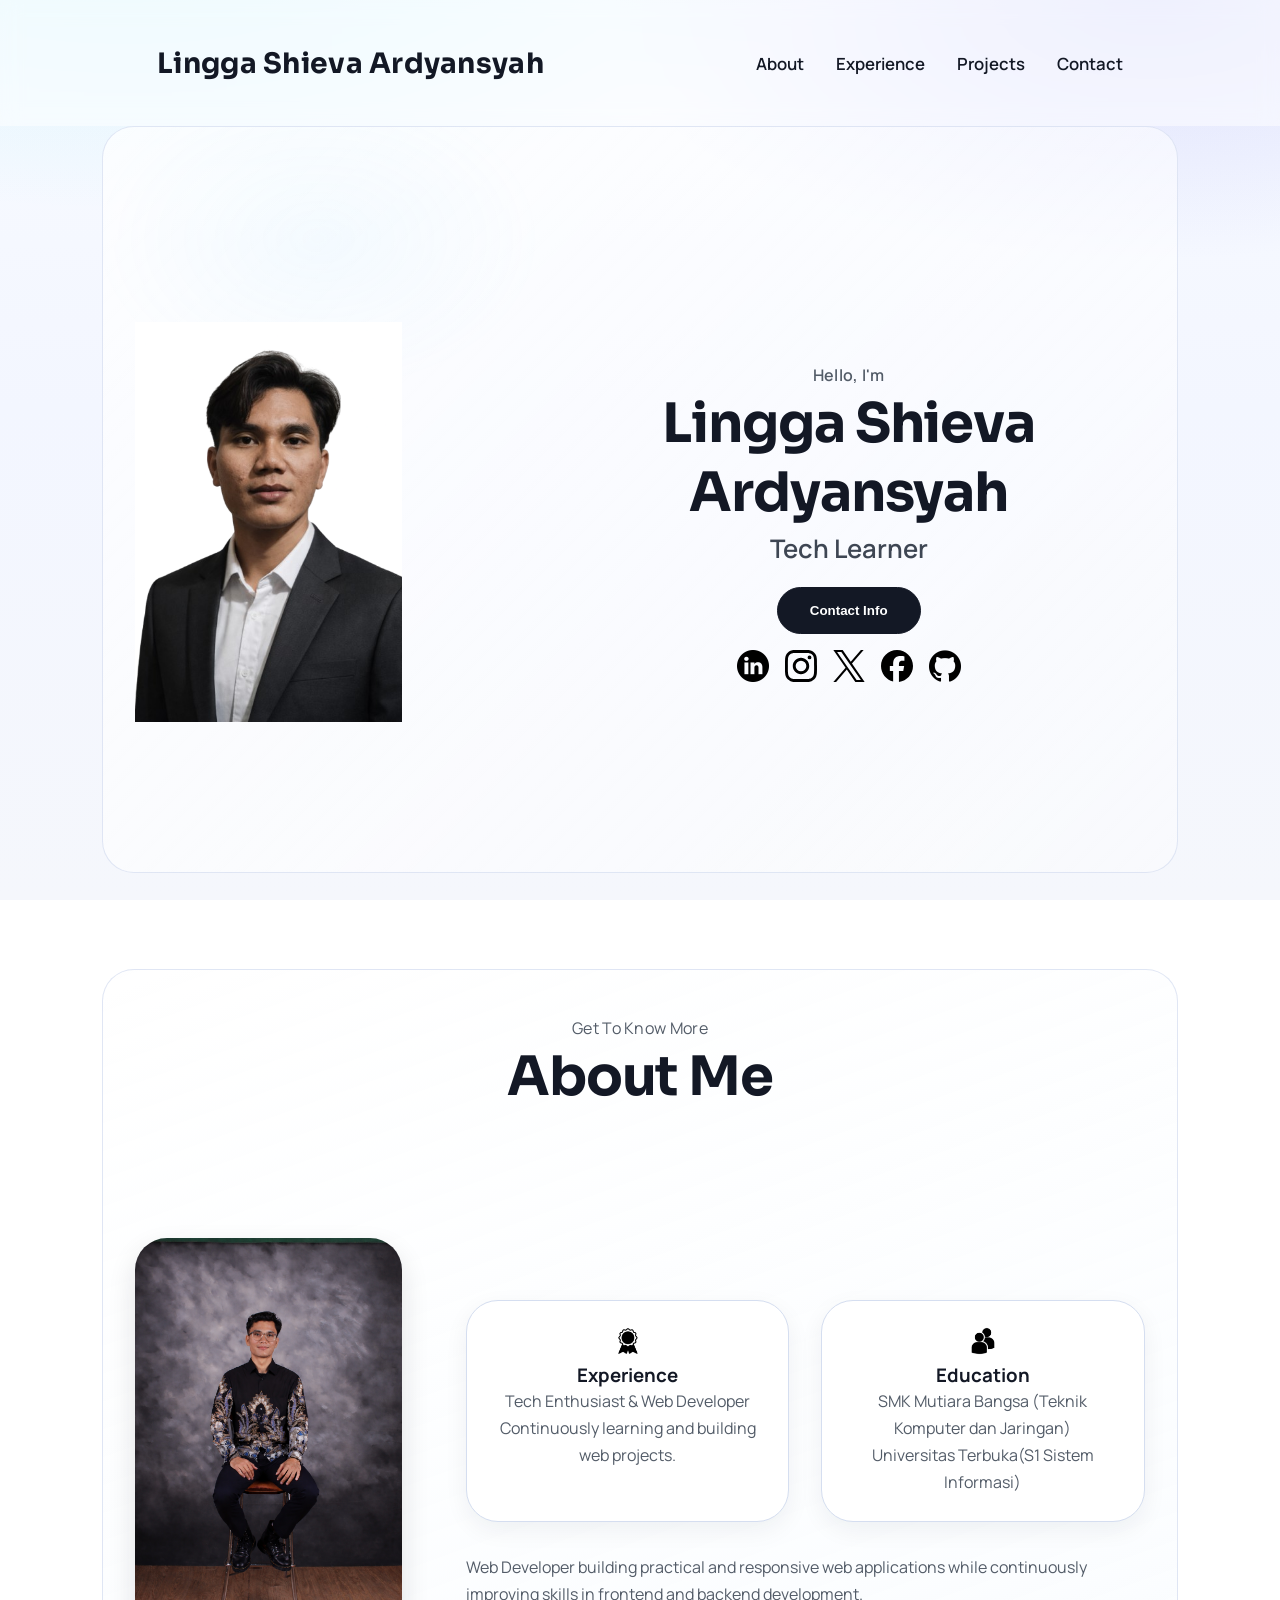
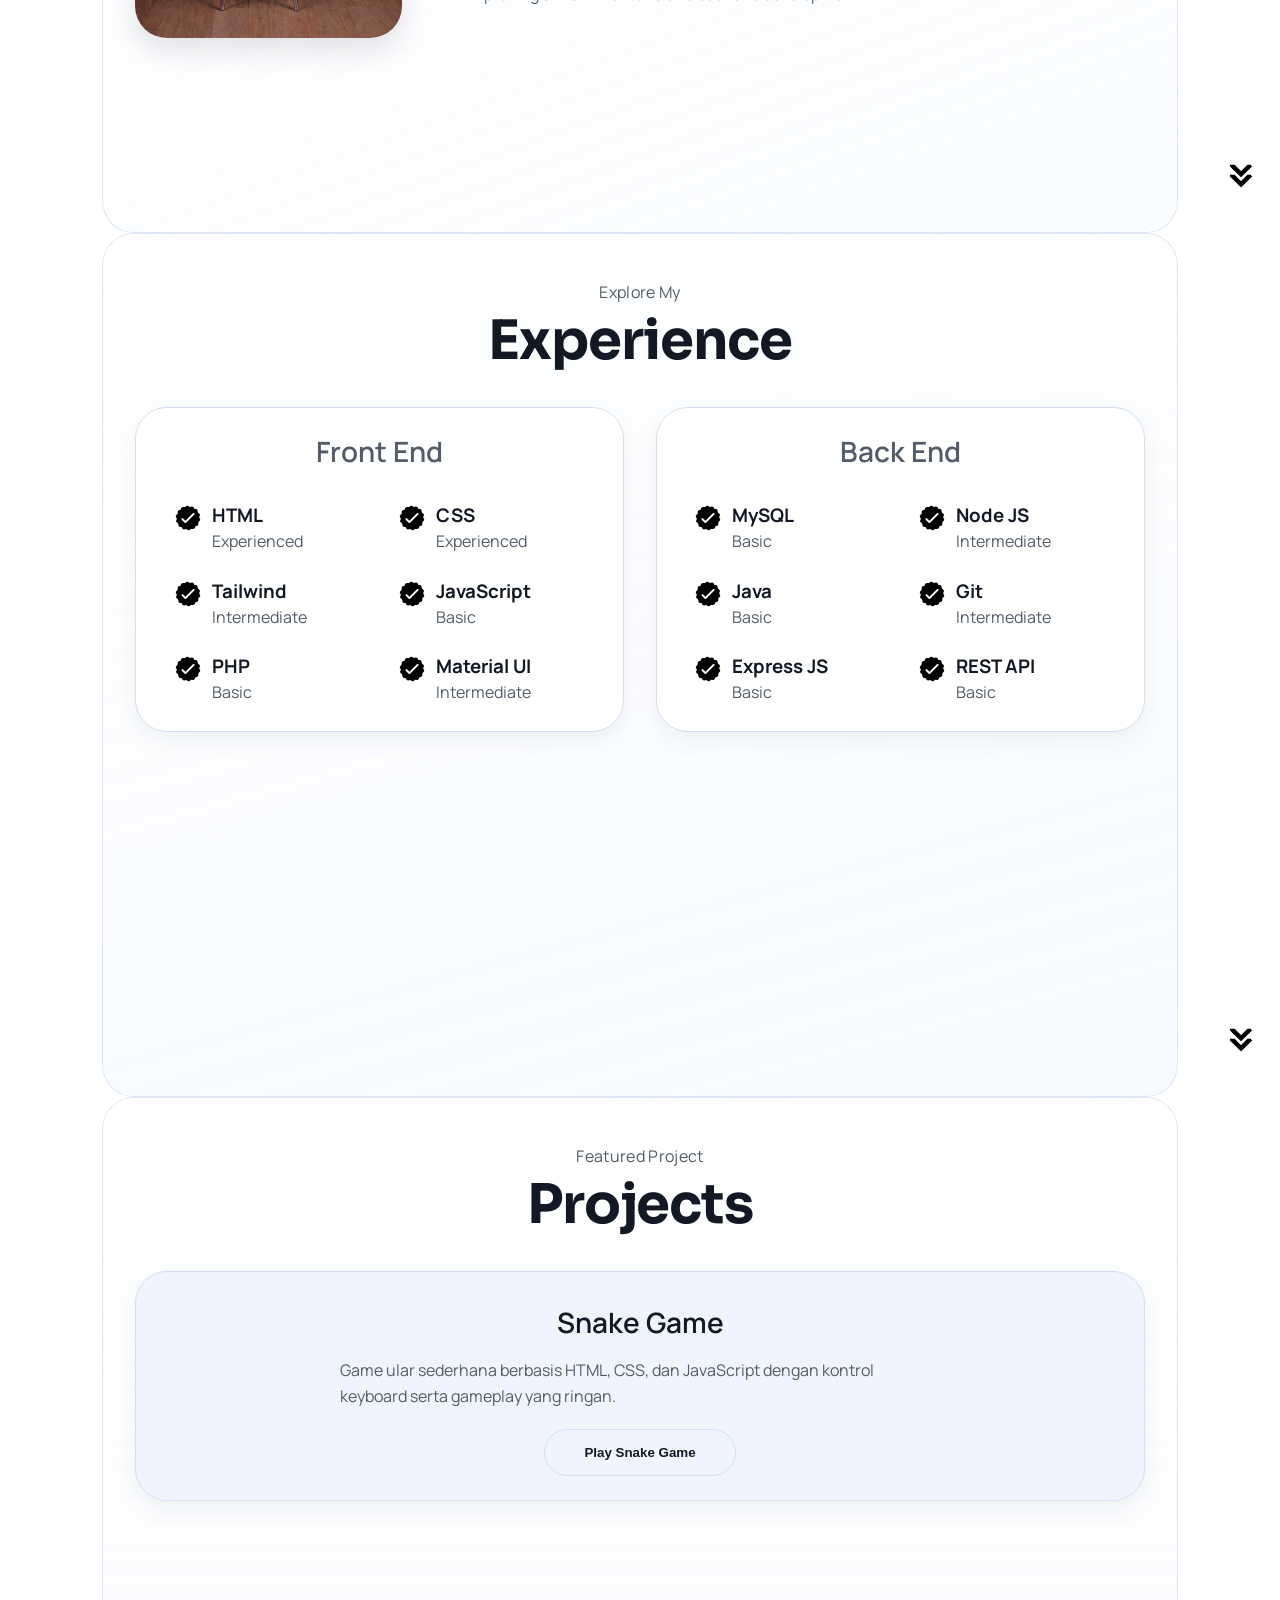
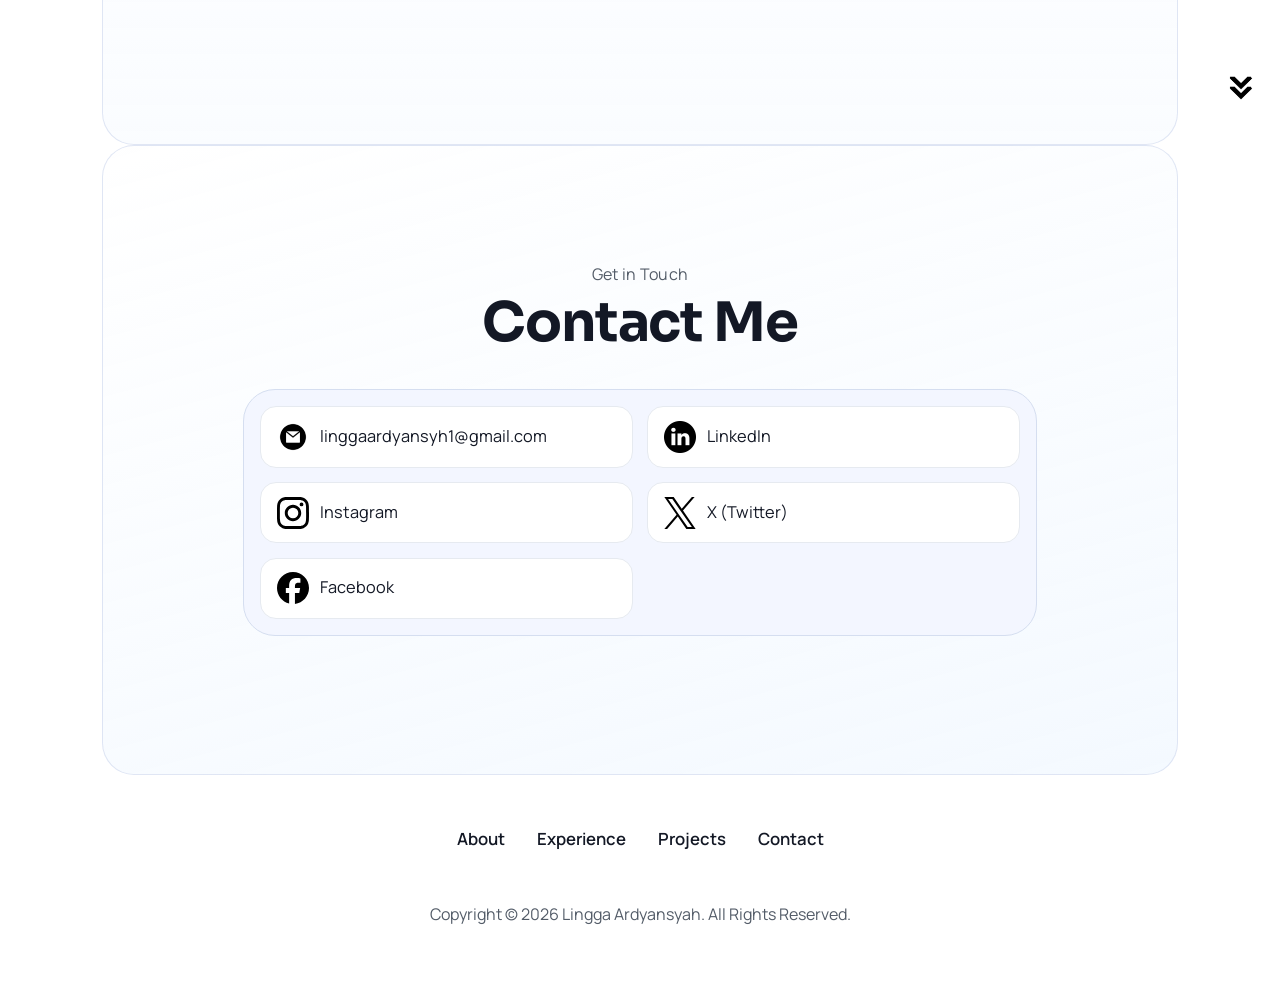
==== commit e6e3577d: "Refresh portfolio project section with Snake Game showcase" ====
--- a/index.html
+++ b/index.html
@@ -105,7 +105,7 @@
                             class="icon"
                     />
                     <h3>Experience</h3>
-                    <p>-0 years <br/>Enthusiast Programmer</p>
+                    <p>Tech Enthusiast &amp; Web Developer<br/>Continuously learning and building web projects.</p>
                 </div>
                 <div class="details-container">
                     <img
@@ -290,136 +290,21 @@
     />
 </section>
 <section id="projects">
-    <p class="section__text__p1">Browse My Recent</p>
+    <p class="section__text__p1">Featured Project</p>
     <h1 class="title">Projects</h1>
     <div class="experience-details-container">
         <div class="about-containers">
-            <div class="details-container color-container">
-                <div class="article-container">
-                    <img
-                            src="./assets/project-1.png"
-                            alt="OpsFlow Service Desk"
-                            class="project-img"
-                    />
-                </div>
-                <h2 class="experience-sub-title project-title">OpsFlow Service Desk</h2>
+            <div class="details-container color-container single-project-card">
+                <h2 class="experience-sub-title project-title">Snake Game</h2>
                 <p class="project-summary">
-                    Web aplikasi ticketing internal untuk tim operasional dalam menangani issue lintas divisi.
-                    Sistem ini membantu pencatatan, prioritisasi, dan monitoring SLA agar proses support lebih terukur.
-                    Dashboard ringkas memudahkan lead memantau beban kerja harian.
+                    Game ular sederhana berbasis HTML, CSS, dan JavaScript dengan kontrol keyboard serta gameplay yang ringan.
                 </p>
-                <div class="project-meta">
-                    <p><strong>Type:</strong> Case Study</p>
-                    <p><strong>Role:</strong> Full-Stack Developer</p>
-                    <p><strong>Tech Stack:</strong> React, Node.js, Express, MySQL, JWT</p>
-                    <p><strong>Status:</strong> In Progress</p>
-                </div>
-                <p class="project-label"><strong>Key Features:</strong></p>
-                <ul class="project-feature-list">
-                    <li>Role-based access (Agent, Supervisor, Admin).</li>
-                    <li>Ticket lifecycle tracking dengan status dan prioritas.</li>
-                    <li>SLA timer dan notifikasi untuk ticket overdue.</li>
-                    <li>Dashboard performa ticket per tim dan periode.</li>
-                </ul>
-                <p class="project-future"><strong>Future Improvement:</strong> Menambahkan auto-assignment berbasis kategori issue, audit log aktivitas, dan ekspor laporan bulanan ke format CSV/PDF.</p>
                 <div class="btn-container">
                     <button
                             class="btn btn-color-2 project-btn"
-                            onclick="location.href='https://github.com/Aeriss99'"
+                            onclick="location.href='./snakes-games/snakes.html'"
                     >
-                        Github
-                    </button>
-                    <button
-                            class="btn btn-color-2 project-btn"
-                            onclick="location.href='https://lingz99.my.id'"
-                    >
-                        Live Demo
-                    </button>
-                </div>
-            </div>
-            <div class="details-container color-container">
-                <div class="article-container">
-                    <img
-                            src="./assets/project-2.png"
-                            alt="StockPoint Inventory"
-                            class="project-img"
-                    />
-                </div>
-                <h2 class="experience-sub-title project-title">StockPoint Inventory</h2>
-                <p class="project-summary">
-                    Aplikasi inventori untuk bisnis retail skala kecil hingga menengah dengan fokus akurasi stok.
-                    Pengguna dapat mencatat barang masuk-keluar, memantau pergerakan stok, dan melihat ringkasan nilai inventori.
-                    Proyek ini dirancang sebagai simulasi kebutuhan client UMKM.
-                </p>
-                <div class="project-meta">
-                    <p><strong>Type:</strong> Personal</p>
-                    <p><strong>Role:</strong> Front-End Developer</p>
-                    <p><strong>Tech Stack:</strong> React, Tailwind CSS, Axios, Chart.js</p>
-                    <p><strong>Status:</strong> Completed</p>
-                </div>
-                <p class="project-label"><strong>Key Features:</strong></p>
-                <ul class="project-feature-list">
-                    <li>Manajemen katalog produk dengan kategori dan SKU.</li>
-                    <li>Pencatatan transaksi stok masuk dan stok keluar.</li>
-                    <li>Alert stok minimum untuk item kritis.</li>
-                    <li>Visualisasi tren stok menggunakan grafik mingguan.</li>
-                </ul>
-                <p class="project-future"><strong>Future Improvement:</strong> Integrasi barcode scanner, sinkronisasi multi-cabang, dan histori harga beli untuk analisis margin.</p>
-                <div class="btn-container">
-                    <button
-                            class="btn btn-color-2 project-btn"
-                            onclick="location.href='https://github.com/Aeriss99'"
-                    >
-                        Github
-                    </button>
-                    <button
-                            class="btn btn-color-2 project-btn"
-                            onclick="location.href='https://lingz99.my.id'"
-                    >
-                        Live Demo
-                    </button>
-                </div>
-            </div>
-            <div class="details-container color-container">
-                <div class="article-container">
-                    <img
-                            src="./assets/project-3.png"
-                            alt="TalentBridge Hiring Portal"
-                            class="project-img"
-                    />
-                </div>
-                <h2 class="experience-sub-title project-title">TalentBridge Hiring Portal</h2>
-                <p class="project-summary">
-                    Platform rekrutmen sederhana untuk membantu HR mempublikasikan lowongan dan memproses kandidat.
-                    Candidate flow dibuat jelas mulai dari apply, screening, hingga interview shortlist.
-                    Proyek ini fokus pada pengalaman pengguna dan struktur data yang mudah dikembangkan.
-                </p>
-                <div class="project-meta">
-                    <p><strong>Type:</strong> Concept</p>
-                    <p><strong>Role:</strong> Back-End Developer</p>
-                    <p><strong>Tech Stack:</strong> Node.js, Express, MySQL, REST API, Postman</p>
-                    <p><strong>Status:</strong> Prototype</p>
-                </div>
-                <p class="project-label"><strong>Key Features:</strong></p>
-                <ul class="project-feature-list">
-                    <li>Manajemen lowongan kerja dan detail kualifikasi.</li>
-                    <li>Endpoint lamaran kandidat dengan validasi data dasar.</li>
-                    <li>Tahapan seleksi kandidat (applied, screening, interview).</li>
-                    <li>Filter kandidat berdasarkan status dan posisi.</li>
-                </ul>
-                <p class="project-future"><strong>Future Improvement:</strong> Menambahkan authentication untuk recruiter, upload CV terstruktur, serta integrasi email notifikasi status lamaran.</p>
-                <div class="btn-container">
-                    <button
-                            class="btn btn-color-2 project-btn"
-                            onclick="location.href='https://github.com/Aeriss99'"
-                    >
-                        Github
-                    </button>
-                    <button
-                            class="btn btn-color-2 project-btn"
-                            onclick="location.href='https://lingz99.my.id'"
-                    >
-                        Live Demo
+                        Play Snake Game
                     </button>
                 </div>
             </div>
--- a/style.css
+++ b/style.css
@@ -426,6 +426,9 @@
         linear-gradient(180deg, rgba(255, 255, 255, 0.66), rgba(246, 250, 255, 0.56));
     border: 1px solid rgba(214, 222, 240, 0.75);
     padding-inline: clamp(1rem, 3vw, 2rem);
+    height: auto;
+    min-height: 72vh;
+    padding-bottom: 4vh;
 }
 
 .color-container {
@@ -433,63 +436,32 @@
     background: var(--surface-muted);
 }
 
-.project-img {
-    border-radius: 2rem;
-    width: 90%;
-    height: 90%;
+#projects .about-containers {
+    justify-content: center;
+}
+
+.single-project-card {
+    width: min(100%, 780px);
+    margin-inline: auto;
 }
 
 .project-title {
-    margin: 1rem;
+    margin: 0.4rem 0 1rem;
     color: var(--text-main);
 }
 
 .project-summary {
     text-align: left;
-    margin: 0 1.1rem 0.9rem;
-    font-size: 0.95rem;
-    line-height: 1.6;
-}
-
-.project-meta {
-    margin: 0 1.1rem 0.9rem;
-    text-align: left;
-}
-
-.project-meta p {
-    margin: 0.25rem 0;
-    font-size: 0.92rem;
-    color: var(--text-main);
-}
-
-.project-label {
-    margin: 0 1.1rem 0.4rem;
-    text-align: left;
-    font-size: 0.92rem;
-    color: var(--text-main);
-}
-
-.project-feature-list {
-    margin: 0 1.1rem 0.9rem 2.1rem;
-    text-align: left;
-    color: var(--text-muted);
-    line-height: 1.5;
-}
-
-.project-feature-list li {
-    margin-bottom: 0.35rem;
-}
-
-.project-future {
-    margin: 0 1.1rem 1rem;
-    text-align: left;
-    font-size: 0.92rem;
-    line-height: 1.55;
+    margin: 0 auto 1.2rem;
+    width: min(100%, 60ch);
+    font-size: 1rem;
+    line-height: 1.65;
 }
 
 .project-btn {
     color: var(--text-main);
     border-color: var(--border);
+    min-width: 12rem;
 }
 
 /* CONTACT */
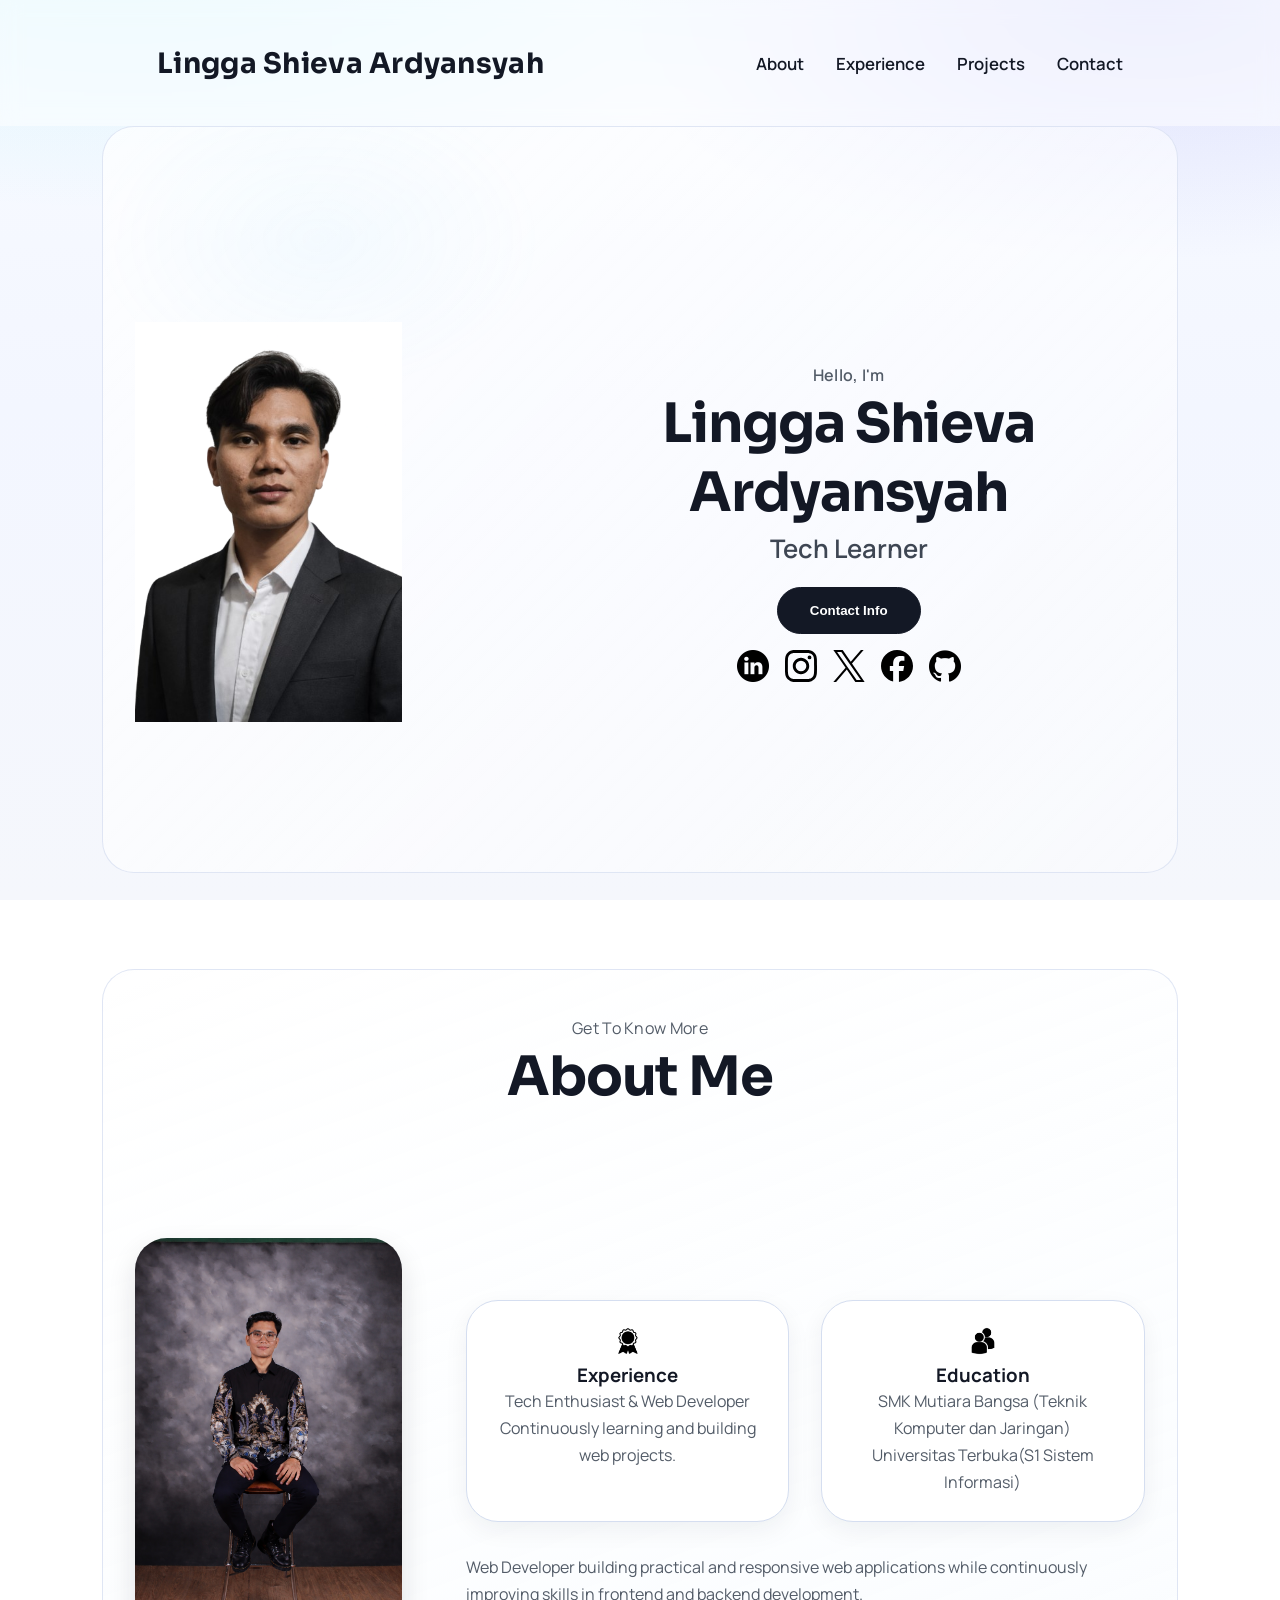
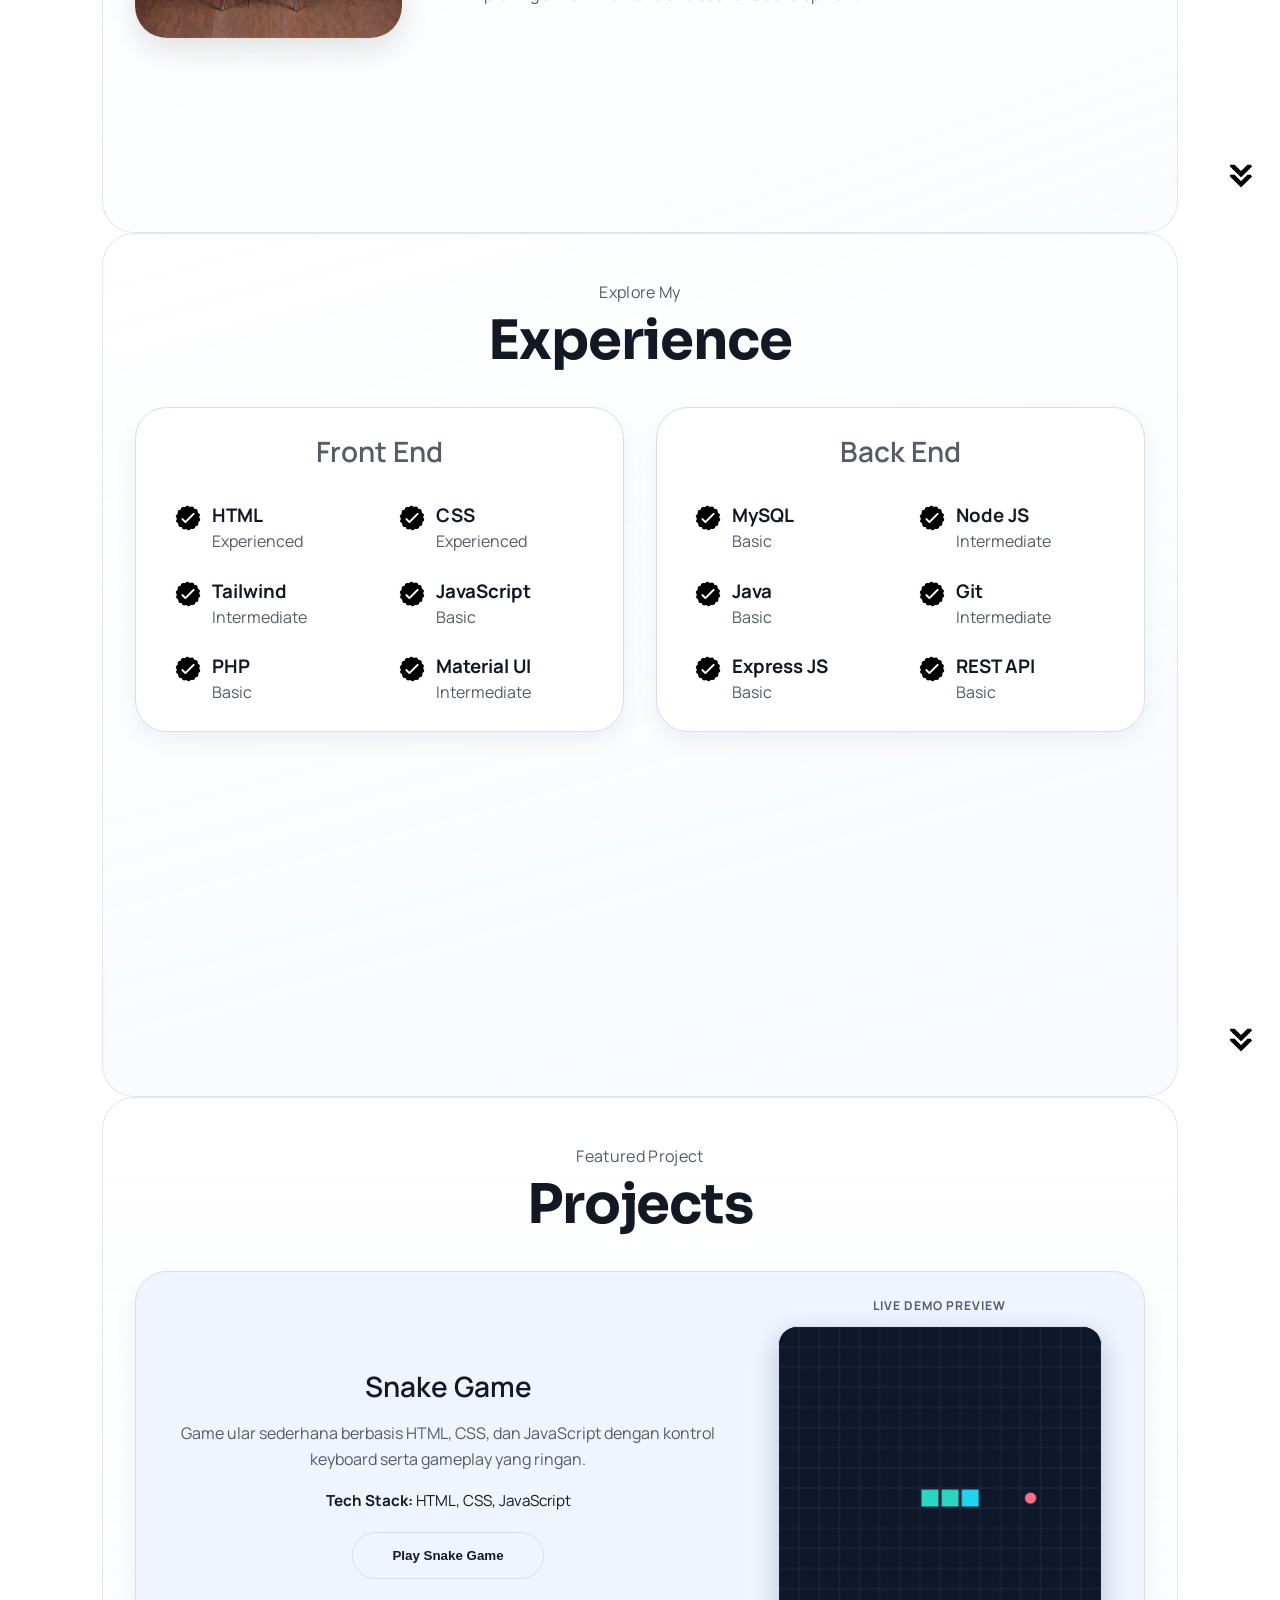
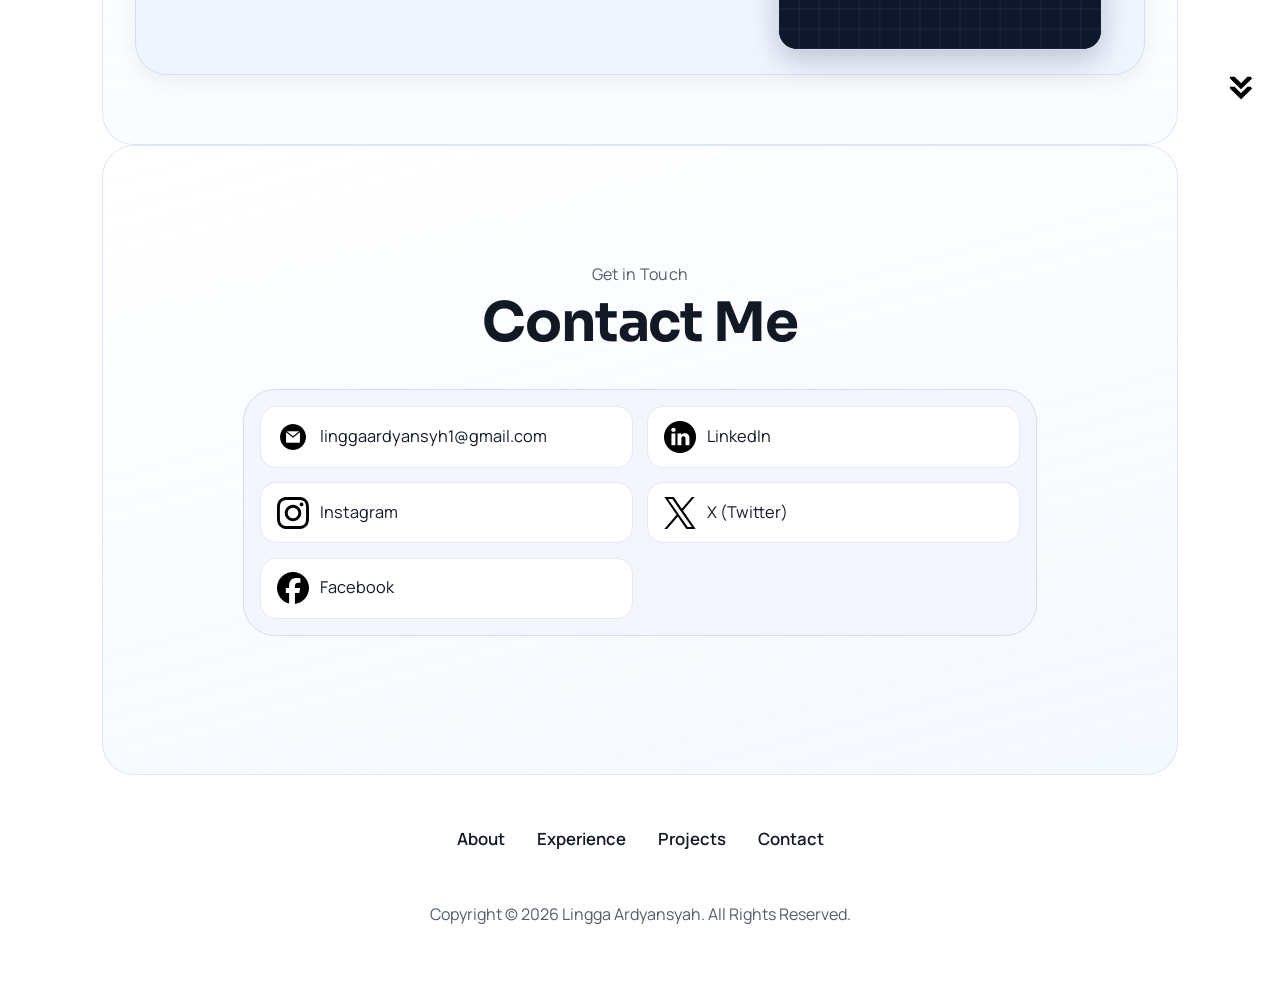
==== commit d722c826: "Improve project section layout" ====
--- a/index.html
+++ b/index.html
@@ -294,18 +294,34 @@
     <h1 class="title">Projects</h1>
     <div class="experience-details-container">
         <div class="about-containers">
-            <div class="details-container color-container single-project-card">
-                <h2 class="experience-sub-title project-title">Snake Game</h2>
-                <p class="project-summary">
-                    Game ular sederhana berbasis HTML, CSS, dan JavaScript dengan kontrol keyboard serta gameplay yang ringan.
-                </p>
-                <div class="btn-container">
-                    <button
-                            class="btn btn-color-2 project-btn"
-                            onclick="location.href='./snakes-games/snakes.html'"
-                    >
-                        Play Snake Game
-                    </button>
+            <div class="details-container color-container single-project-card" data-reveal>
+                <div class="project-content">
+                    <div class="project-copy">
+                        <h2 class="experience-sub-title project-title">Snake Game</h2>
+                        <p class="project-summary">
+                            Game ular sederhana berbasis HTML, CSS, dan JavaScript dengan kontrol keyboard serta gameplay
+                            yang ringan.
+                        </p>
+                        <p class="project-tech"><strong>Tech Stack:</strong> HTML, CSS, JavaScript</p>
+                        <div class="btn-container">
+                            <button
+                                    class="btn btn-color-2 project-btn"
+                                    onclick="location.href='./snakes-games/snakes.html'"
+                            >
+                                Play Snake Game
+                            </button>
+                        </div>
+                    </div>
+                    <div class="project-demo" data-reveal data-reveal-delay="120">
+                        <p class="project-demo-label">Live Demo Preview</p>
+                        <canvas
+                                id="snake-demo-canvas"
+                                class="project-demo-canvas"
+                                width="320"
+                                height="320"
+                                aria-label="Snake game animated preview"
+                        ></canvas>
+                    </div>
                 </div>
             </div>
         </div>
--- a/style.css
+++ b/style.css
@@ -34,6 +34,17 @@
 p {
     color: var(--text-muted);
     line-height: 1.7;
+}
+
+.js-ready [data-reveal] {
+    opacity: 0;
+    transform: translateY(22px);
+    transition: opacity 520ms ease, transform 520ms ease;
+}
+
+.js-ready [data-reveal].is-visible {
+    opacity: 1;
+    transform: translateY(0);
 }
 
 /* TRANSITION */
@@ -441,21 +452,75 @@
 }
 
 .single-project-card {
-    width: min(100%, 780px);
+    width: min(100%, 960px);
     margin-inline: auto;
+    text-align: center;
+}
+
+.project-content {
+    display: grid;
+    grid-template-columns: minmax(260px, 1fr) minmax(260px, 360px);
+    gap: 1.5rem;
+    align-items: center;
+}
+
+.project-copy {
+    display: flex;
+    flex-direction: column;
+    align-items: center;
 }
 
 .project-title {
-    margin: 0.4rem 0 1rem;
+    margin: 0 0 0.9rem;
     color: var(--text-main);
+    text-align: center;
 }
 
 .project-summary {
-    text-align: left;
-    margin: 0 auto 1.2rem;
-    width: min(100%, 60ch);
+    text-align: center;
+    margin: 0 auto 1rem;
+    width: min(100%, 62ch);
     font-size: 1rem;
     line-height: 1.65;
+}
+
+.project-tech {
+    margin: 0 0 1.1rem;
+    font-size: 0.95rem;
+    color: var(--text-main);
+    text-align: center;
+}
+
+.project-copy .btn-container {
+    justify-content: center;
+}
+
+.project-demo {
+    display: flex;
+    flex-direction: column;
+    gap: 0.6rem;
+    align-items: center;
+    justify-self: center;
+}
+
+.project-demo-label {
+    margin: 0;
+    font-size: 0.76rem;
+    font-weight: 700;
+    letter-spacing: 0.08em;
+    text-transform: uppercase;
+    color: #4d5d73;
+    text-align: center;
+}
+
+.project-demo-canvas {
+    width: min(100%, 360px);
+    height: auto;
+    border-radius: 1.2rem;
+    border: 1px solid var(--border);
+    background: #0f172a;
+    box-shadow: 0 10px 28px rgba(15, 23, 42, 0.22);
+    display: block;
 }
 
 .project-btn {
--- a/mediaqueries.css
+++ b/mediaqueries.css
@@ -70,6 +70,18 @@
         min-height: 0;
         margin-bottom: 2rem;
     }
+
+    .project-content {
+        grid-template-columns: 1fr;
+    }
+
+    .project-demo {
+        width: 100%;
+    }
+
+    .project-demo-canvas {
+        margin: 0 auto;
+    }
 }
 
 @media screen and (max-width: 900px) {
@@ -100,6 +112,20 @@
         flex-wrap: wrap;
         justify-content: center;
     }
+
+    .project-copy {
+        align-items: center;
+    }
+
+    .project-title,
+    .project-summary,
+    .project-tech {
+        text-align: center;
+    }
+
+    .project-copy .btn-container {
+        justify-content: center;
+    }
 }
 
 @media screen and (max-width: 600px) {
@@ -206,6 +232,10 @@
     .text-container {
         text-align: justify;
     }
+
+    .project-demo-canvas {
+        width: min(100%, 300px);
+    }
 }
 
 @media screen and (max-width: 420px) {
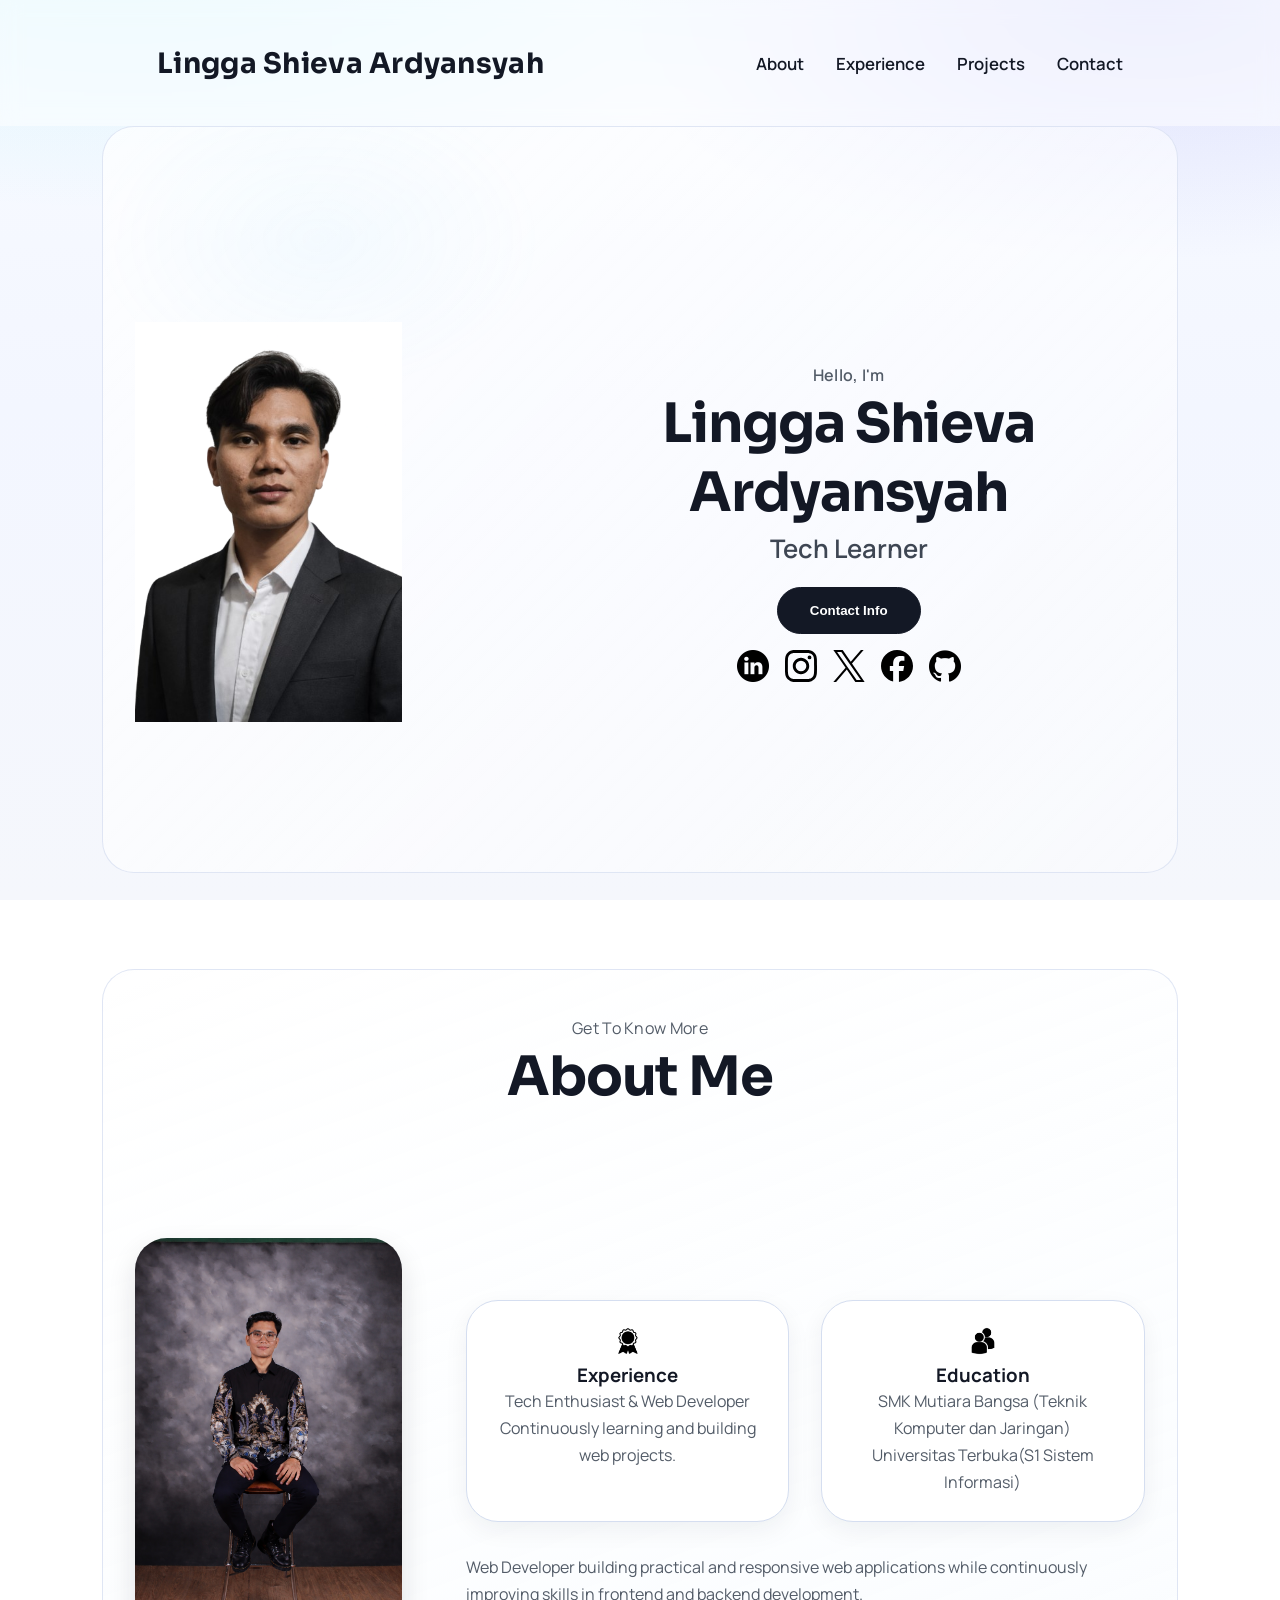
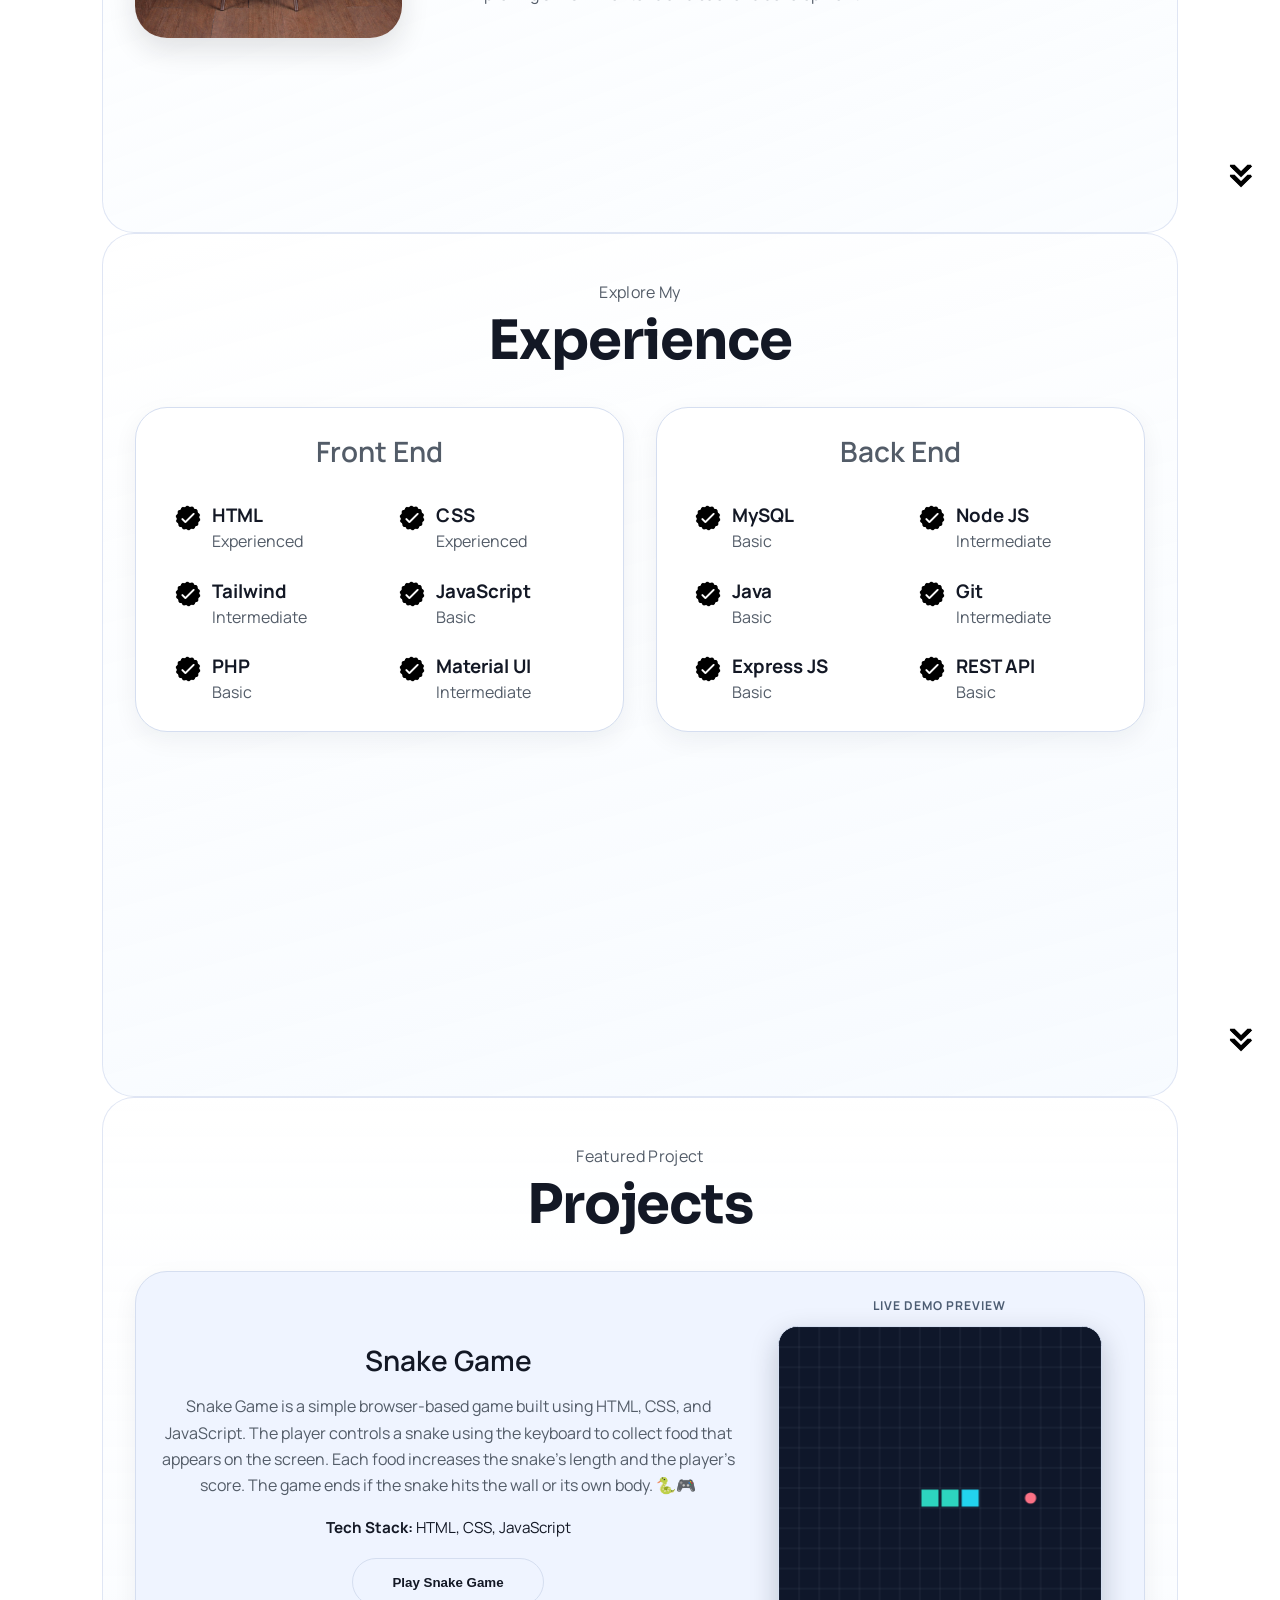
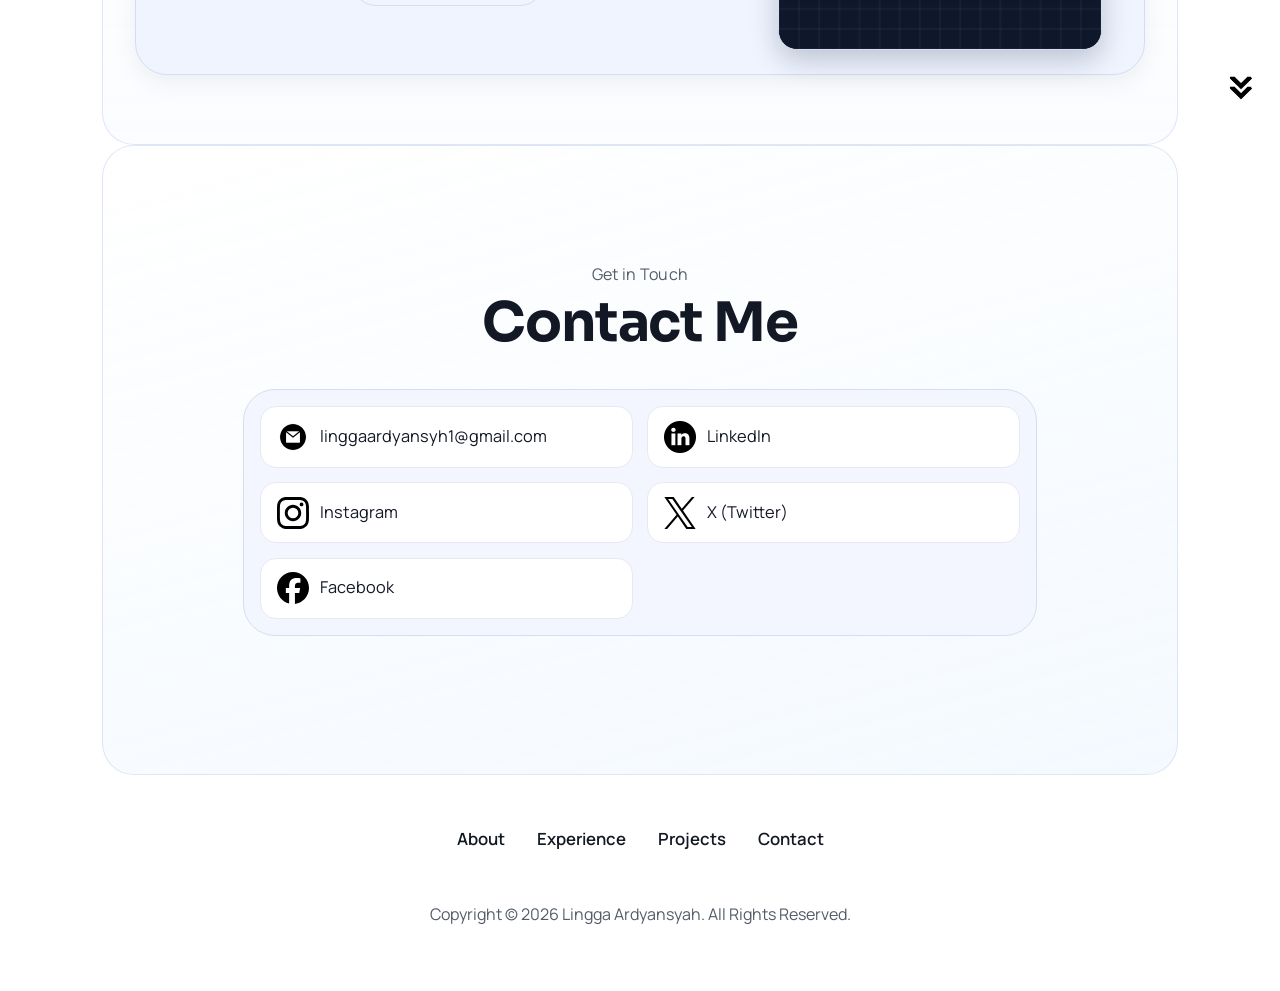
==== commit a50fbae4: "Fix live demo preview styles and script loading" ====
--- a/index.html
+++ b/index.html
@@ -6,8 +6,8 @@
     <meta name="viewport" content="width=device-width, initial-scale=1.0"/>
     <title>Lingga Shieva Ardyansyah</title>
     <link rel="icon" type="image/png" href="./assets/favicon-16x16.png">
-    <link rel="stylesheet" href="style.css"/>
-    <link rel="stylesheet" href="mediaqueries.css"/>
+    <link rel="stylesheet" href="style.css?v=20260316"/>
+    <link rel="stylesheet" href="mediaqueries.css?v=20260316"/>
 </head>
 <body>
 <nav id="desktop-nav">
@@ -299,8 +299,10 @@
                     <div class="project-copy">
                         <h2 class="experience-sub-title project-title">Snake Game</h2>
                         <p class="project-summary">
-                            Game ular sederhana berbasis HTML, CSS, dan JavaScript dengan kontrol keyboard serta gameplay
-                            yang ringan.
+                            Snake Game is a simple browser-based game built using HTML, CSS, and JavaScript. The player
+                            controls a snake using the keyboard to collect food that appears on the screen. Each food
+                            increases the snake’s length and the player’s score. The game ends if the snake hits the
+                            wall or its own body. 🐍🎮
                         </p>
                         <p class="project-tech"><strong>Tech Stack:</strong> HTML, CSS, JavaScript</p>
                         <div class="btn-container">
@@ -392,6 +394,6 @@
     </nav>
     <p>Copyright &#169; 2026 Lingga Ardyansyah. All Rights Reserved.</p>
 </footer>
-<script src="script.js"></script>
+<script src="script.js?v=20260316"></script>
 </body>
 </html>
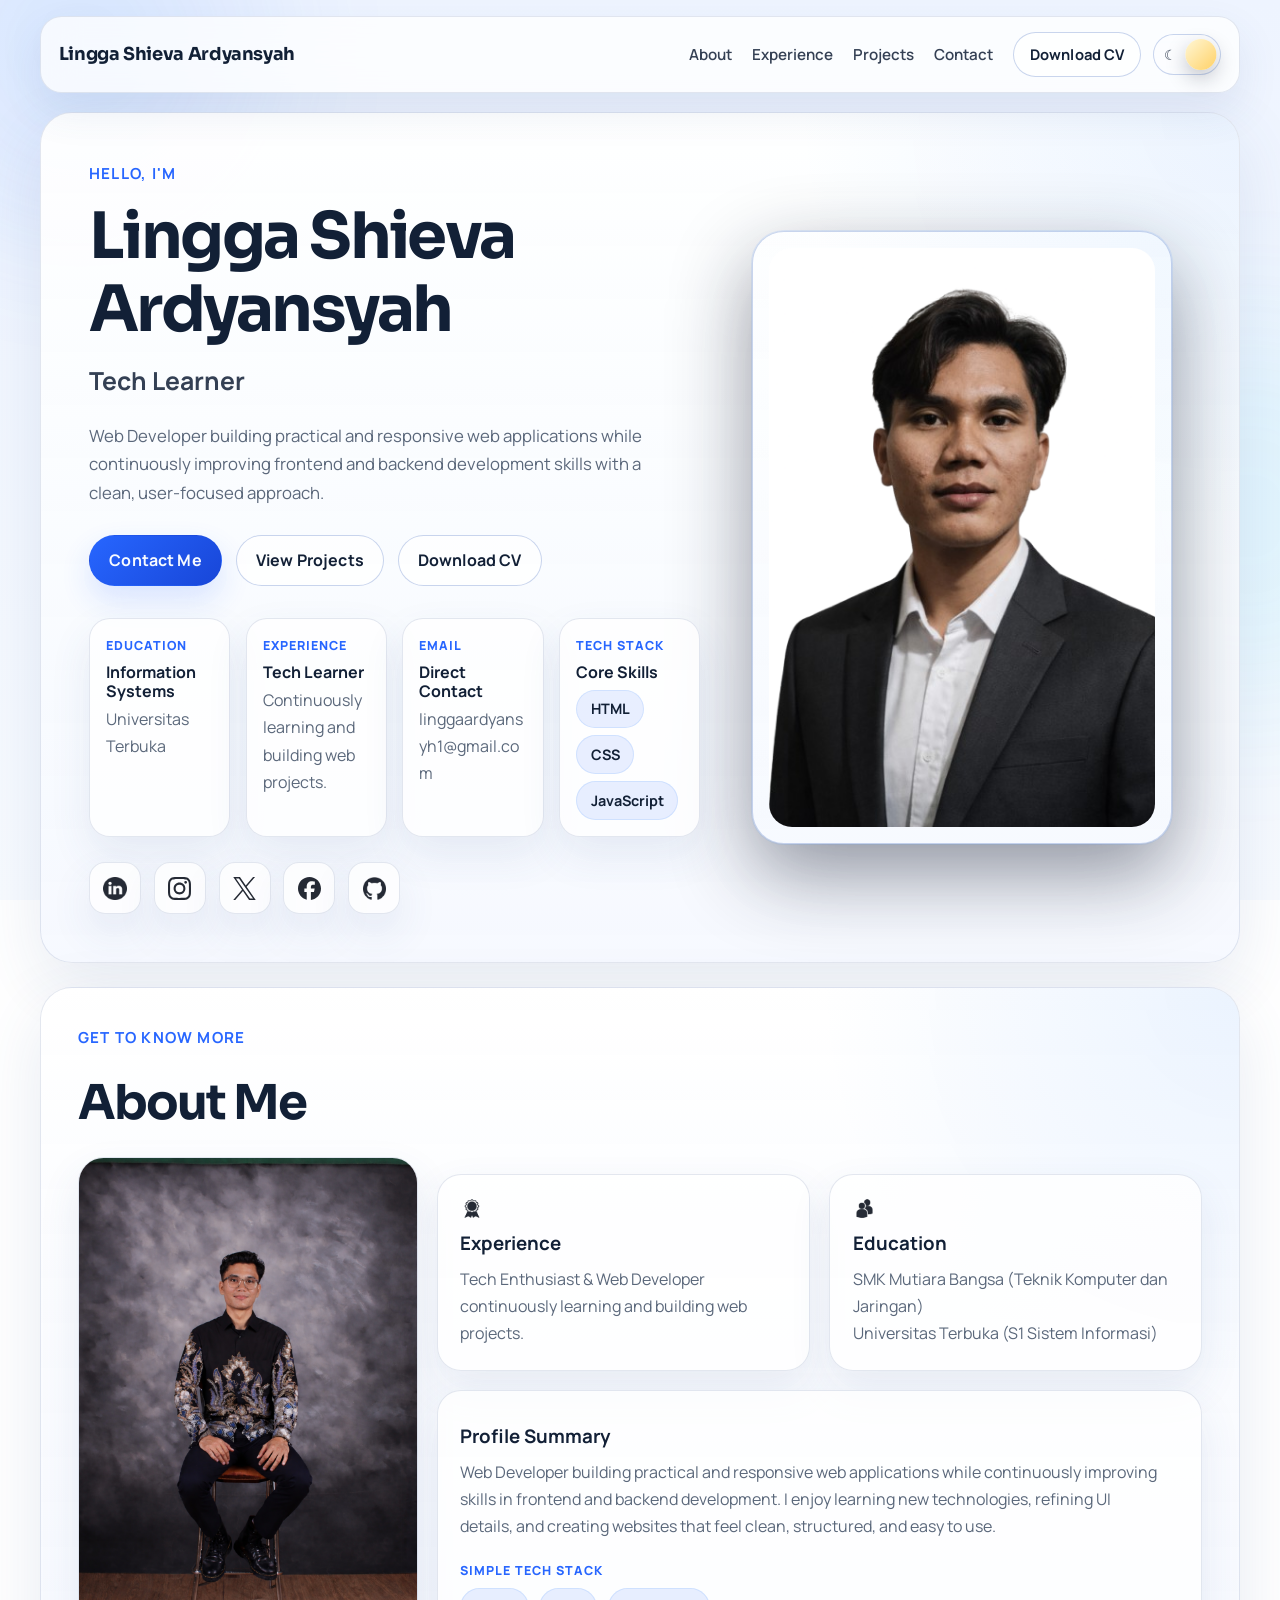
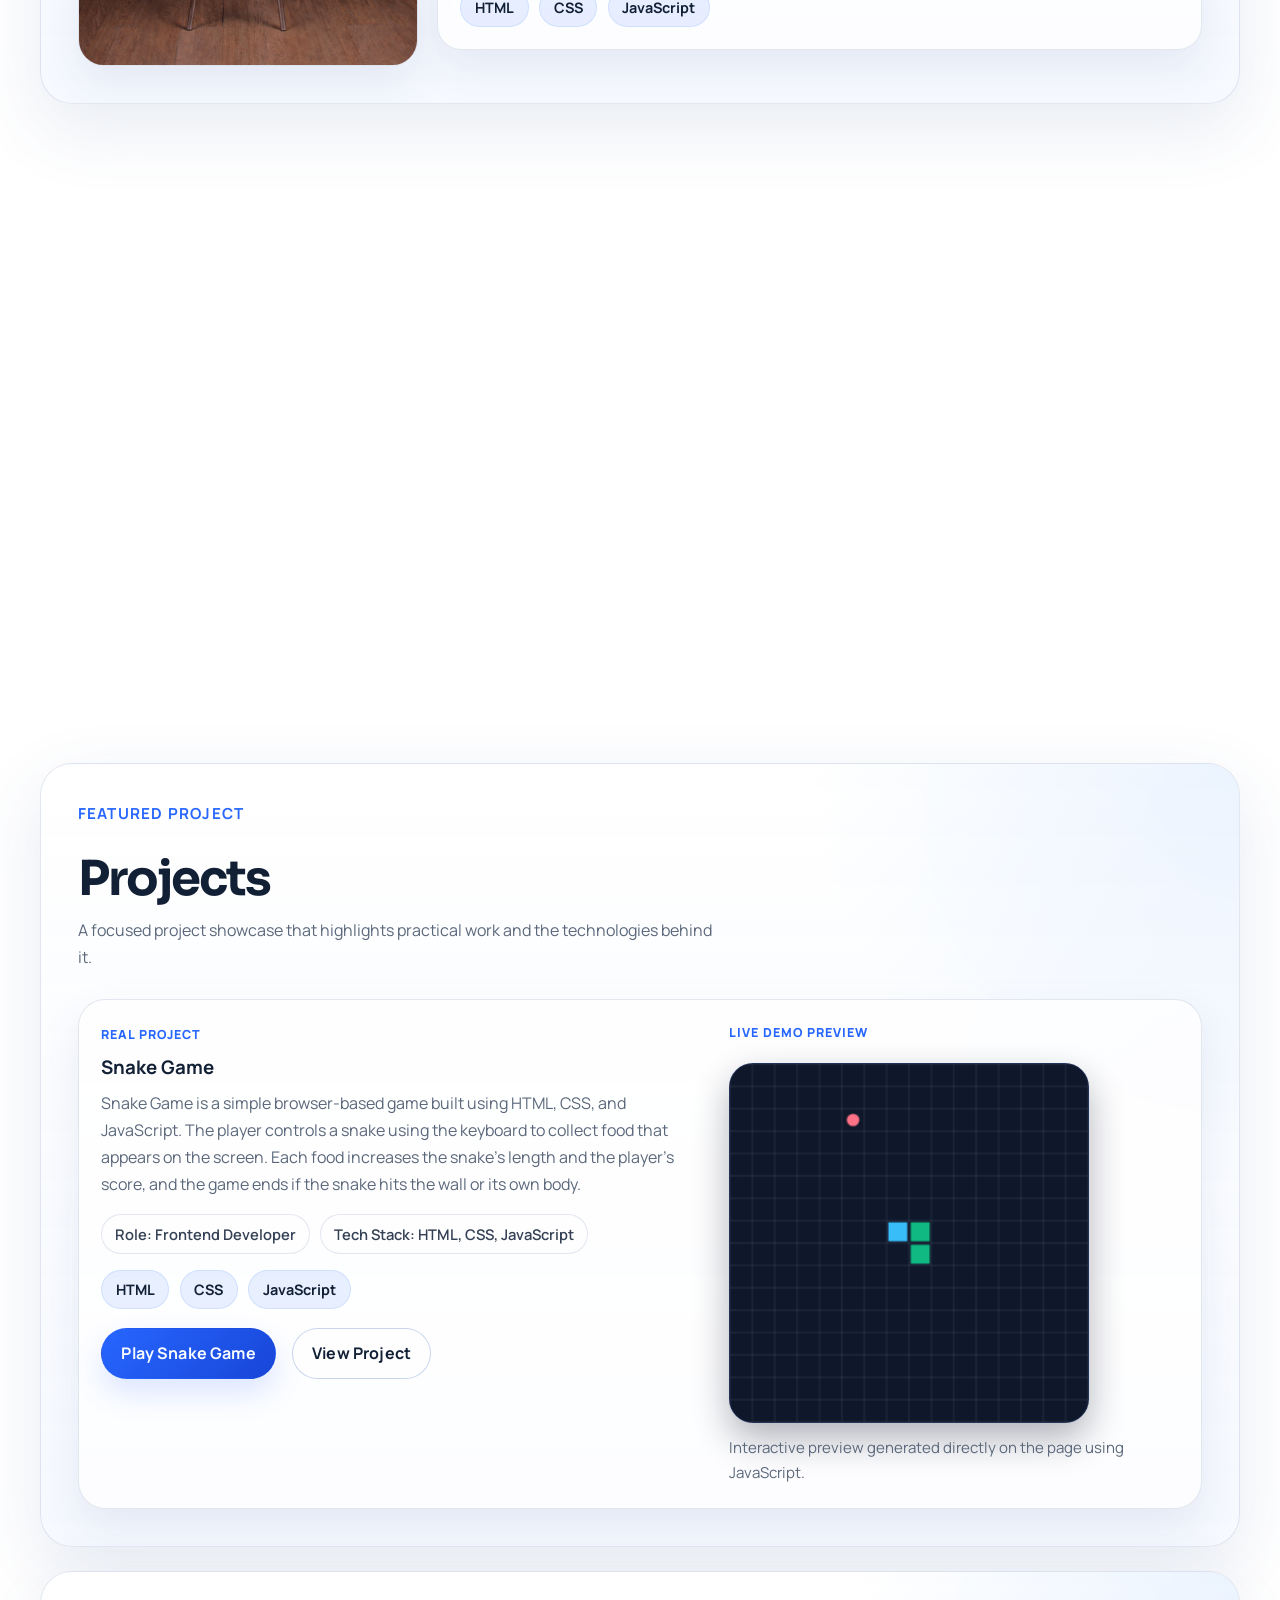
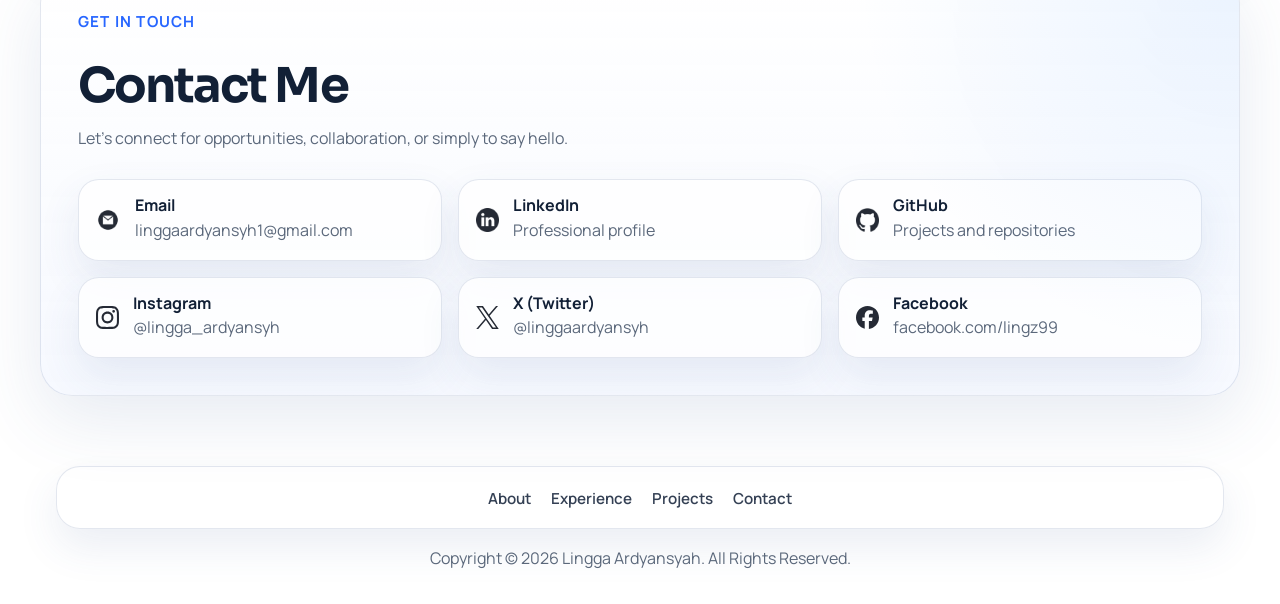
==== commit d12ee365: "update v2" ====
--- a/index.html
+++ b/index.html
@@ -1,390 +1,376 @@
 <!DOCTYPE html>
-<html lang="en">
+<html lang="en" data-theme="dark">
 <head>
     <meta charset="UTF-8"/>
     <meta http-equiv="X-UA-Compatible" content="IE=edge"/>
     <meta name="viewport" content="width=device-width, initial-scale=1.0"/>
+    <meta name="theme-color" content="#08111f"/>
     <title>Lingga Shieva Ardyansyah</title>
     <link rel="icon" type="image/png" href="./assets/favicon-16x16.png">
-    <link rel="stylesheet" href="style.css?v=20260316"/>
-    <link rel="stylesheet" href="mediaqueries.css?v=20260316"/>
+    <link rel="stylesheet" href="style.css?v=20260607"/>
+    <link rel="stylesheet" href="mediaqueries.css?v=20260607"/>
 </head>
 <body>
-<nav id="desktop-nav">
-    <div class="logo">Lingga Shieva Ardyansyah</div>
-    <div>
+<nav id="desktop-nav" class="site-nav">
+    <a class="logo" href="#profile">Lingga Shieva Ardyansyah</a>
+    <div class="nav-right">
         <ul class="nav-links">
             <li><a href="#about">About</a></li>
             <li><a href="#experience">Experience</a></li>
             <li><a href="#projects">Projects</a></li>
             <li><a href="#contact">Contact</a></li>
         </ul>
+        <div class="nav-actions">
+            <a class="btn btn-small btn-color-2" href="./assets/cv-ter-update.pdf" download>Download CV</a>
+            <button class="theme-toggle" type="button" data-theme-toggle aria-label="Activate light mode" aria-pressed="false">
+                <span class="theme-toggle__icon theme-toggle__icon--sun" aria-hidden="true">☀</span>
+                <span class="theme-toggle__icon theme-toggle__icon--moon" aria-hidden="true">☾</span>
+                <span class="theme-toggle__thumb" aria-hidden="true"></span>
+                <span class="sr-only" data-theme-label>Activate light mode</span>
+            </button>
+        </div>
     </div>
 </nav>
-<nav id="hamburger-nav">
-    <div class="logo">Lingga Shieva Ardyansyah</div>
-    <div class="hamburger-menu">
-        <div class="hamburger-icon" onclick="toggleMenu()">
-            <span></span>
-            <span></span>
-            <span></span>
-        </div>
-        <div class="menu-links">
-            <li><a href="#about" onclick="toggleMenu()">About</a></li>
-            <li><a href="#experience" onclick="toggleMenu()">Experience</a></li>
-            <li><a href="#projects" onclick="toggleMenu()">Projects</a></li>
-            <li><a href="#contact" onclick="toggleMenu()">Contact</a></li>
+<nav id="hamburger-nav" class="site-nav">
+    <div class="mobile-nav-top">
+        <a class="logo" href="#profile">Lingga Shieva Ardyansyah</a>
+        <div class="mobile-nav-actions">
+            <button class="theme-toggle" type="button" data-theme-toggle aria-label="Activate light mode" aria-pressed="false">
+                <span class="theme-toggle__icon theme-toggle__icon--sun" aria-hidden="true">☀</span>
+                <span class="theme-toggle__icon theme-toggle__icon--moon" aria-hidden="true">☾</span>
+                <span class="theme-toggle__thumb" aria-hidden="true"></span>
+                <span class="sr-only" data-theme-label>Activate light mode</span>
+            </button>
+            <div class="hamburger-menu">
+                <button class="hamburger-icon" type="button" aria-label="Toggle navigation" aria-expanded="false" onclick="toggleMenu()">
+                    <span></span>
+                    <span></span>
+                    <span></span>
+                </button>
+            </div>
         </div>
     </div>
+    <ul class="menu-links">
+        <li><a href="#about" onclick="toggleMenu(true)">About</a></li>
+        <li><a href="#experience" onclick="toggleMenu(true)">Experience</a></li>
+        <li><a href="#projects" onclick="toggleMenu(true)">Projects</a></li>
+        <li><a href="#contact" onclick="toggleMenu(true)">Contact</a></li>
+        <li><a class="mobile-cv-link" href="./assets/cv-ter-update.pdf" download onclick="toggleMenu(true)">Download CV</a></li>
+    </ul>
 </nav>
-<section id="profile">
-    <div class="section__pic-container">
-        <img src="./assets/foto-jas.png" alt="Lingga Ardyansyah"/>
-    </div>
-    <div class="section__text">
-        <p class="section__text__p1">Hello, I'm</p>
-        <h1 class="title">Lingga Shieva Ardyansyah</h1>
-        <p class="section__text__p2">Tech Learner</p>
-        <div class="btn-container">
-            <!-- Tombol CV disembunyikan sementara karena file CV final belum tersedia. -->
-            <button class="btn btn-color-1" onclick="location.href='./#contact'">
-                Contact Info
-            </button>
-        </div>
-        <div id="socials-container">
-            <img
-                    src="./assets/linkedin.png"
-                    alt="My LinkedIn profile"
-                    class="icon"
-                    onclick="location.href='https://www.linkedin.com/in/lingga-shieva-ardyansyah-27b343217/'"
-            />
-            <img
-                    src="./assets/instagram.svg"
-                    alt="My Instagram profile"
-                    class="icon"
-                    onclick="location.href='https://www.instagram.com/lingga_ardyansyh/'"
-            />
-            <img
-                    src="./assets/x.svg"
-                    alt="My X (Twitter) profile"
-                    class="icon"
-                    onclick="location.href='https://x.com/linggaardyansyh'"
-            />
-            <img
-                    src="./assets/facebook.svg"
-                    alt="My Facebook profile"
-                    class="icon"
-                    onclick="location.href='https://www.facebook.com/lingz99'"
-            />
-            <img
-                    src="./assets/github.png"
-                    alt="My Github profile"
-                    class="icon"
-                    onclick="location.href='https://github.com/Aeriss99'"
-            />
-        </div>
-    </div>
-</section>
-<section id="about">
-    <p class="section__text__p1">Get To Know More</p>
-    <h1 class="title">About Me</h1>
-    <div class="section-container">
-        <div class="section__pic-container">
-            <img
-                    src="./assets/foto-batik.png"
-                    alt="Profile picture"
-                    class="about-pic"
-            />
-        </div>
-        <div class="about-details-container">
-            <div class="about-containers">
-                <div class="details-container">
-                    <img
-                            src="./assets/experience.png"
-                            alt="Experience icon"
-                            class="icon"
-                    />
-                    <h3>Experience</h3>
-                    <p>Tech Enthusiast &amp; Web Developer<br/>Continuously learning and building web projects.</p>
-                </div>
-                <div class="details-container">
-                    <img
-                            src="./assets/education.png"
-                            alt="Education icon"
-                            class="icon"
-                    />
-                    <h3>Education</h3>
-                    <p>SMK Mutiara Bangsa (Teknik Komputer dan Jaringan)<br/>Universitas Terbuka(S1 Sistem Informasi)
+<main>
+    <section id="profile" class="hero-section" data-reveal>
+        <div class="hero-copy">
+            <p class="section__text__p1">Hello, I'm</p>
+            <h1 class="title">Lingga Shieva Ardyansyah</h1>
+            <p class="section__text__p2">Tech Learner</p>
+            <p class="hero-description">
+                Web Developer building practical and responsive web applications while continuously improving
+                frontend and backend development skills with a clean, user-focused approach.
+            </p>
+            <div class="btn-container hero-actions">
+                <a class="btn btn-color-1" href="#contact">Contact Me</a>
+                <a class="btn btn-color-2" href="#projects">View Projects</a>
+                <a class="btn btn-color-3" href="./assets/cv-ter-update.pdf" download>Download CV</a>
+            </div>
+            <div class="hero-info-grid">
+                <article class="info-card">
+                    <p class="info-card__label">Education</p>
+                    <h2>Information Systems</h2>
+                    <p>Universitas Terbuka</p>
+                </article>
+                <article class="info-card">
+                    <p class="info-card__label">Experience</p>
+                    <h2>Tech Learner</h2>
+                    <p>Continuously learning and building web projects.</p>
+                </article>
+                <article class="info-card">
+                    <p class="info-card__label">Email</p>
+                    <h2>Direct Contact</h2>
+                    <p><a href="mailto:linggaardyansyh1@gmail.com">linggaardyansyh1@gmail.com</a></p>
+                </article>
+                <article class="info-card">
+                    <p class="info-card__label">Tech Stack</p>
+                    <h2>Core Skills</h2>
+                    <div class="stack-pills stack-pills--compact">
+                        <span class="skill-pill">HTML</span>
+                        <span class="skill-pill">CSS</span>
+                        <span class="skill-pill">JavaScript</span>
+                    </div>
+                </article>
+            </div>
+            <div id="socials-container" aria-label="Social links">
+                <a class="social-link" href="https://www.linkedin.com/in/lingga-shieva-ardyansyah-27b343217/" aria-label="LinkedIn profile">
+                    <img src="./assets/linkedin.png" alt="LinkedIn icon" class="icon"/>
+                </a>
+                <a class="social-link" href="https://www.instagram.com/lingga_ardyansyh/" aria-label="Instagram profile">
+                    <img src="./assets/instagram.svg" alt="Instagram icon" class="icon"/>
+                </a>
+                <a class="social-link" href="https://x.com/linggaardyansyh" aria-label="X profile">
+                    <img src="./assets/x.svg" alt="X icon" class="icon"/>
+                </a>
+                <a class="social-link" href="https://www.facebook.com/lingz99" aria-label="Facebook profile">
+                    <img src="./assets/facebook.svg" alt="Facebook icon" class="icon"/>
+                </a>
+                <a class="social-link" href="https://github.com/Aeriss99" aria-label="GitHub profile">
+                    <img src="./assets/github.png" alt="GitHub icon" class="icon"/>
+                </a>
+            </div>
+        </div>
+        <div class="hero-visual" data-reveal data-reveal-delay="140">
+            <div class="hero-image-shell">
+                <img src="./assets/foto-jas.png" alt="Lingga Ardyansyah" class="hero-photo"/>
+            </div>
+        </div>
+    </section>
+
+    <section id="about" class="panel-section" data-reveal>
+        <div class="section-heading">
+            <p class="section__text__p1">Get To Know More</p>
+            <h2 class="title section-title">About Me</h2>
+        </div>
+        <div class="section-container about-layout">
+            <div class="section__pic-container section__pic-container--about" data-reveal data-reveal-delay="80">
+                <img src="./assets/foto-batik.png" alt="Profile picture" class="about-pic"/>
+            </div>
+            <div class="about-details-container">
+                <div class="about-containers">
+                    <article class="details-container">
+                        <img src="./assets/experience.png" alt="Experience icon" class="icon"/>
+                        <h3>Experience</h3>
+                        <p>Tech Enthusiast &amp; Web Developer continuously learning and building web projects.</p>
+                    </article>
+                    <article class="details-container">
+                        <img src="./assets/education.png" alt="Education icon" class="icon"/>
+                        <h3>Education</h3>
+                        <p>SMK Mutiara Bangsa (Teknik Komputer dan Jaringan)<br/>Universitas Terbuka (S1 Sistem Informasi)</p>
+                    </article>
+                </div>
+                <article class="details-container details-container--wide text-card">
+                    <h3>Profile Summary</h3>
+                    <p>
+                        Web Developer building practical and responsive web applications while continuously improving
+                        skills in frontend and backend development. I enjoy learning new technologies, refining UI
+                        details, and creating websites that feel clean, structured, and easy to use.
                     </p>
-                </div>
-            </div>
-            <div class="text-container">
-                <p>
-                    Web Developer building practical and responsive web applications
-                    while continuously improving skills in frontend and backend development.
-                </p>
-            </div>
-        </div>
-    </div>
-    <img
-            src="./assets/arrow.png"
-            alt="Arrow icon"
-            class="icon arrow"
-            onclick="location.href='./#experience'"
-    />
-</section>
-<section id="experience">
-    <p class="section__text__p1">Explore My</p>
-    <h1 class="title">Experience</h1>
-    <div class="experience-details-container">
-        <div class="about-containers">
-            <div class="details-container">
-                <h2 class="experience-sub-title">Front End</h2>
-                <div class="article-container">
-                    <article>
-                        <img
-                                src="./assets/checkmark.png"
-                                alt="Experience icon"
-                                class="icon"
-                        />
-                        <div>
-                            <h3>HTML</h3>
-                            <p>Experienced</p>
-                        </div>
-                    </article>
-                    <article>
-                        <img
-                                src="./assets/checkmark.png"
-                                alt="Experience icon"
-                                class="icon"
-                        />
-                        <div>
-                            <h3>CSS</h3>
-                            <p>Experienced</p>
-                        </div>
-                    </article>
-                    <article>
-                        <img
-                                src="./assets/checkmark.png"
-                                alt="Experience icon"
-                                class="icon"
-                        />
-                        <div>
-                            <h3>Tailwind</h3>
-                            <p>Intermediate</p>
-                        </div>
-                    </article>
-                    <article>
-                        <img
-                                src="./assets/checkmark.png"
-                                alt="Experience icon"
-                                class="icon"
-                        />
-                        <div>
-                            <h3>JavaScript</h3>
-                            <p>Basic</p>
-                        </div>
-                    </article>
-                    <article>
-                        <img
-                                src="./assets/checkmark.png"
-                                alt="Experience icon"
-                                class="icon"
-                        />
-                        <div>
-                            <h3>PHP</h3>
-                            <p>Basic</p>
-                        </div>
-                    </article>
-                    <article>
-                        <img
-                                src="./assets/checkmark.png"
-                                alt="Experience icon"
-                                class="icon"
-                        />
-                        <div>
-                            <h3>Material UI</h3>
-                            <p>Intermediate</p>
-                        </div>
-                    </article>
-                </div>
-            </div>
-            <div class="details-container">
-                <h2 class="experience-sub-title">Back End</h2>
-                <div class="article-container">
-                    <article>
-                        <img
-                                src="./assets/checkmark.png"
-                                alt="Experience icon"
-                                class="icon"
-                        />
-                        <div>
-                            <h3>MySQL</h3>
-                            <p>Basic</p>
-                        </div>
-                    </article>
-                    <article>
-                        <img
-                                src="./assets/checkmark.png"
-                                alt="Experience icon"
-                                class="icon"
-                        />
-                        <div>
-                            <h3>Node JS</h3>
-                            <p>Intermediate</p>
-                        </div>
-                    </article>
-                    <article>
-                        <img
-                                src="./assets/checkmark.png"
-                                alt="Experience icon"
-                                class="icon"
-                        />
-                        <div>
-                            <h3>Java</h3>
-                            <p>Basic</p>
-                        </div>
-                    </article>
-                    <article>
-                        <img
-                                src="./assets/checkmark.png"
-                                alt="Experience icon"
-                                class="icon"
-                        />
-                        <div>
-                            <h3>Git</h3>
-                            <p>Intermediate</p>
-                        </div>
-                    </article>
-                    <article>
-                        <img
-                                src="./assets/checkmark.png"
-                                alt="Experience icon"
-                                class="icon"
-                        />
-                        <div>
-                            <h3>Express JS</h3>
-                            <p>Basic</p>
-                        </div>
-                    </article>
-                    <article>
-                        <img
-                                src="./assets/checkmark.png"
-                                alt="Experience icon"
-                                class="icon"
-                        />
-                        <div>
-                            <h3>REST API</h3>
-                            <p>Basic</p>
-                        </div>
-                    </article>
-                </div>
-            </div>
-        </div>
-    </div>
-    <img
-            src="./assets/arrow.png"
-            alt="Arrow icon"
-            class="icon arrow"
-            onclick="location.href='./#projects'"
-    />
-</section>
-<section id="projects">
-    <p class="section__text__p1">Featured Project</p>
-    <h1 class="title">Projects</h1>
-    <div class="experience-details-container">
-        <div class="about-containers">
-            <div class="details-container color-container single-project-card" data-reveal>
-                <div class="project-content">
-                    <div class="project-copy">
-                        <h2 class="experience-sub-title project-title">Snake Game</h2>
-                        <p class="project-summary">
-                            Snake Game is a simple browser-based game built using HTML, CSS, and JavaScript. The player
-                            controls a snake using the keyboard to collect food that appears on the screen. Each food
-                            increases the snake’s length and the player’s score. The game ends if the snake hits the
-                            wall or its own body. 🐍🎮
-                        </p>
-                        <p class="project-tech"><strong>Tech Stack:</strong> HTML, CSS, JavaScript</p>
-                        <div class="btn-container">
-                            <button
-                                    class="btn btn-color-2 project-btn"
-                                    onclick="location.href='./snakes-games/snakes.html'"
-                            >
-                                Play Snake Game
-                            </button>
+                    <div class="stack-block">
+                        <p class="stack-block__label">Simple Tech Stack</p>
+                        <div class="stack-pills">
+                            <span class="skill-pill">HTML</span>
+                            <span class="skill-pill">CSS</span>
+                            <span class="skill-pill">JavaScript</span>
                         </div>
                     </div>
-                    <div class="project-demo" data-reveal data-reveal-delay="120">
-                        <p class="project-demo-label">Live Demo Preview</p>
-                        <canvas
-                                id="snake-demo-canvas"
-                                class="project-demo-canvas"
-                                width="320"
-                                height="320"
-                                aria-label="Snake game animated preview"
-                        ></canvas>
+                </article>
+            </div>
+        </div>
+    </section>
+
+    <section id="experience" class="panel-section" data-reveal>
+        <div class="section-heading">
+            <p class="section__text__p1">Explore My</p>
+            <h2 class="title section-title">Experience</h2>
+            <p class="section-description">Current tools and technologies I use while learning and building practical web projects.</p>
+        </div>
+        <div class="experience-details-container">
+            <div class="about-containers skill-columns">
+                <article class="details-container skill-card" data-reveal data-reveal-delay="60">
+                    <h3 class="experience-sub-title">Front End</h3>
+                    <div class="article-container">
+                        <article>
+                            <img src="./assets/checkmark.png" alt="Experience icon" class="icon"/>
+                            <div>
+                                <h4>HTML</h4>
+                                <p>Experienced</p>
+                            </div>
+                        </article>
+                        <article>
+                            <img src="./assets/checkmark.png" alt="Experience icon" class="icon"/>
+                            <div>
+                                <h4>CSS</h4>
+                                <p>Experienced</p>
+                            </div>
+                        </article>
+                        <article>
+                            <img src="./assets/checkmark.png" alt="Experience icon" class="icon"/>
+                            <div>
+                                <h4>Tailwind</h4>
+                                <p>Intermediate</p>
+                            </div>
+                        </article>
+                        <article>
+                            <img src="./assets/checkmark.png" alt="Experience icon" class="icon"/>
+                            <div>
+                                <h4>JavaScript</h4>
+                                <p>Basic</p>
+                            </div>
+                        </article>
+                        <article>
+                            <img src="./assets/checkmark.png" alt="Experience icon" class="icon"/>
+                            <div>
+                                <h4>PHP</h4>
+                                <p>Basic</p>
+                            </div>
+                        </article>
+                        <article>
+                            <img src="./assets/checkmark.png" alt="Experience icon" class="icon"/>
+                            <div>
+                                <h4>Material UI</h4>
+                                <p>Intermediate</p>
+                            </div>
+                        </article>
                     </div>
-                </div>
-            </div>
-        </div>
-    </div>
-    <img
-            src="./assets/arrow.png"
-            alt="Arrow icon"
-            class="icon arrow"
-            onclick="location.href='./#contact'"
-    />
-</section>
-<section id="contact">
-    <p class="section__text__p1">Get in Touch</p>
-    <h1 class="title">Contact Me</h1>
-    <div class="contact-info-upper-container">
-        <div class="contact-info-container">
-            <img
-                    src="./assets/email.png"
-                    alt="Email icon"
-                    class="icon contact-icon email-icon"
-            />
-            <p><a href="mailto:linggaardyansyh1@gmail.com">linggaardyansyh1@gmail.com</a></p>
-        </div>
-        <div class="contact-info-container">
-            <img
-                    src="./assets/linkedin.png"
-                    alt="LinkedIn icon"
-                    class="icon contact-icon"
-            />
-            <p><a href="https://www.linkedin.com/in/lingga-shieva-ardyansyah-27b343217/">LinkedIn</a></p>
-        </div>
-        <div class="contact-info-container">
-            <img
-                    src="./assets/instagram.svg"
-                    alt="Instagram icon"
-                    class="icon contact-icon"
-            />
-            <p><a href="https://www.instagram.com/lingga_ardyansyh/">Instagram</a></p>
-        </div>
-        <div class="contact-info-container">
-            <img
-                    src="./assets/x.svg"
-                    alt="X (Twitter) icon"
-                    class="icon contact-icon"
-            />
-            <p><a href="https://x.com/linggaardyansyh">X (Twitter)</a></p>
-        </div>
-        <div class="contact-info-container">
-            <img
-                    src="./assets/facebook.svg"
-                    alt="Facebook icon"
-                    class="icon contact-icon"
-            />
-            <p><a href="https://www.facebook.com/lingz99">Facebook</a></p>
-        </div>
-    </div>
-</section>
+                </article>
+                <article class="details-container skill-card" data-reveal data-reveal-delay="120">
+                    <h3 class="experience-sub-title">Back End</h3>
+                    <div class="article-container">
+                        <article>
+                            <img src="./assets/checkmark.png" alt="Experience icon" class="icon"/>
+                            <div>
+                                <h4>MySQL</h4>
+                                <p>Basic</p>
+                            </div>
+                        </article>
+                        <article>
+                            <img src="./assets/checkmark.png" alt="Experience icon" class="icon"/>
+                            <div>
+                                <h4>Node JS</h4>
+                                <p>Intermediate</p>
+                            </div>
+                        </article>
+                        <article>
+                            <img src="./assets/checkmark.png" alt="Experience icon" class="icon"/>
+                            <div>
+                                <h4>Java</h4>
+                                <p>Basic</p>
+                            </div>
+                        </article>
+                        <article>
+                            <img src="./assets/checkmark.png" alt="Experience icon" class="icon"/>
+                            <div>
+                                <h4>Git</h4>
+                                <p>Intermediate</p>
+                            </div>
+                        </article>
+                        <article>
+                            <img src="./assets/checkmark.png" alt="Experience icon" class="icon"/>
+                            <div>
+                                <h4>Express JS</h4>
+                                <p>Basic</p>
+                            </div>
+                        </article>
+                        <article>
+                            <img src="./assets/checkmark.png" alt="Experience icon" class="icon"/>
+                            <div>
+                                <h4>REST API</h4>
+                                <p>Basic</p>
+                            </div>
+                        </article>
+                    </div>
+                </article>
+            </div>
+        </div>
+    </section>
+
+    <section id="projects" class="panel-section" data-reveal>
+        <div class="section-heading">
+            <p class="section__text__p1">Featured Project</p>
+            <h2 class="title section-title">Projects</h2>
+            <p class="section-description">A focused project showcase that highlights practical work and the technologies behind it.</p>
+        </div>
+        <article class="project-card" data-reveal data-reveal-delay="90">
+            <div class="project-copy">
+                <span class="eyebrow">Real Project</span>
+                <h3 class="project-title">Snake Game</h3>
+                <p class="project-summary">
+                    Snake Game is a simple browser-based game built using HTML, CSS, and JavaScript. The player controls
+                    a snake using the keyboard to collect food that appears on the screen. Each food increases the snake's
+                    length and the player's score, and the game ends if the snake hits the wall or its own body.
+                </p>
+                <div class="project-meta">
+                    <span>Role: Frontend Developer</span>
+                    <span>Tech Stack: HTML, CSS, JavaScript</span>
+                </div>
+                <div class="stack-pills">
+                    <span class="skill-pill">HTML</span>
+                    <span class="skill-pill">CSS</span>
+                    <span class="skill-pill">JavaScript</span>
+                </div>
+                <div class="btn-container project-actions">
+                    <a class="btn btn-color-1" href="./snakes-games/snakes.html">Play Snake Game</a>
+                    <a class="btn btn-color-2" href="https://github.com/Aeriss99/SNAKES-GAMES">View Project</a>
+                </div>
+            </div>
+            <div class="project-preview">
+                <p class="project-demo-label">Live Demo Preview</p>
+                <canvas
+                    id="snake-demo-canvas"
+                    class="project-demo-canvas"
+                    width="320"
+                    height="320"
+                    aria-label="Snake game animated preview"
+                ></canvas>
+                <p class="project-note">Interactive preview generated directly on the page using JavaScript.</p>
+            </div>
+        </article>
+    </section>
+
+    <section id="contact" class="panel-section" data-reveal>
+        <div class="section-heading">
+            <p class="section__text__p1">Get in Touch</p>
+            <h2 class="title section-title">Contact Me</h2>
+            <p class="section-description">Let's connect for opportunities, collaboration, or simply to say hello.</p>
+        </div>
+        <div class="contact-info-upper-container">
+            <a class="contact-info-container" href="mailto:linggaardyansyh1@gmail.com">
+                <img src="./assets/email.png" alt="Email icon" class="icon contact-icon email-icon"/>
+                <div>
+                    <h3>Email</h3>
+                    <p>linggaardyansyh1@gmail.com</p>
+                </div>
+            </a>
+            <a class="contact-info-container" href="https://www.linkedin.com/in/lingga-shieva-ardyansyah-27b343217/">
+                <img src="./assets/linkedin.png" alt="LinkedIn icon" class="icon contact-icon"/>
+                <div>
+                    <h3>LinkedIn</h3>
+                    <p>Professional profile</p>
+                </div>
+            </a>
+            <a class="contact-info-container" href="https://github.com/Aeriss99">
+                <img src="./assets/github.png" alt="GitHub icon" class="icon contact-icon"/>
+                <div>
+                    <h3>GitHub</h3>
+                    <p>Projects and repositories</p>
+                </div>
+            </a>
+            <a class="contact-info-container" href="https://www.instagram.com/lingga_ardyansyh/">
+                <img src="./assets/instagram.svg" alt="Instagram icon" class="icon contact-icon"/>
+                <div>
+                    <h3>Instagram</h3>
+                    <p>@lingga_ardyansyh</p>
+                </div>
+            </a>
+            <a class="contact-info-container" href="https://x.com/linggaardyansyh">
+                <img src="./assets/x.svg" alt="X (Twitter) icon" class="icon contact-icon"/>
+                <div>
+                    <h3>X (Twitter)</h3>
+                    <p>@linggaardyansyh</p>
+                </div>
+            </a>
+            <a class="contact-info-container" href="https://www.facebook.com/lingz99">
+                <img src="./assets/facebook.svg" alt="Facebook icon" class="icon contact-icon"/>
+                <div>
+                    <h3>Facebook</h3>
+                    <p>facebook.com/lingz99</p>
+                </div>
+            </a>
+        </div>
+    </section>
+</main>
 <footer>
     <nav>
         <div class="nav-links-container">
-            <ul class="nav-links">
+            <ul class="nav-links footer-links">
                 <li><a href="#about">About</a></li>
                 <li><a href="#experience">Experience</a></li>
                 <li><a href="#projects">Projects</a></li>
@@ -394,6 +380,6 @@
     </nav>
     <p>Copyright &#169; 2026 Lingga Ardyansyah. All Rights Reserved.</p>
 </footer>
-<script src="script.js?v=20260316"></script>
+<script src="script.js?v=20260607"></script>
 </body>
 </html>
--- a/style.css
+++ b/style.css
@@ -1,34 +1,124 @@
-/* GENERAL */
-
-@import url("https://fonts.googleapis.com/css2?family=Sora:wght@400;500;600;700&family=Manrope:wght@400;500;600;700&display=swap");
+@import url("https://fonts.googleapis.com/css2?family=Sora:wght@400;500;600;700;800&family=Manrope:wght@400;500;600;700;800&display=swap");
 
 :root {
-    --bg-soft: #f3f6ff;
-    --surface: #ffffff;
-    --surface-muted: #eff4ff;
-    --text-main: #131825;
-    --text-muted: #535c68;
-    --border: #d5def0;
-    --accent: #0c8f86;
+    color-scheme: dark;
+    --bg: #08111f;
+    --bg-secondary: #0d1728;
+    --surface: rgba(11, 20, 36, 0.82);
+    --surface-strong: #111c31;
+    --surface-soft: rgba(16, 27, 47, 0.9);
+    --surface-elevated: rgba(17, 28, 49, 0.95);
+    --text-main: #e7eefb;
+    --text-muted: #97a9c7;
+    --text-soft: #c4d1ea;
+    --border: rgba(120, 148, 194, 0.2);
+    --border-strong: rgba(92, 125, 188, 0.4);
+    --accent: #5ea3ff;
+    --accent-strong: #2f6bff;
+    --accent-soft: rgba(78, 161, 255, 0.12);
+    --accent-glow: rgba(59, 130, 246, 0.28);
+    --shadow: 0 24px 70px rgba(2, 6, 23, 0.5);
+    --shadow-soft: 0 18px 40px rgba(2, 6, 23, 0.32);
+    --nav-bg: rgba(8, 17, 31, 0.72);
+    --section-overlay: linear-gradient(180deg, rgba(12, 19, 35, 0.92), rgba(11, 19, 34, 0.78));
+    --icon-filter: brightness(0) saturate(100%) invert(92%) sepia(8%) saturate(850%) hue-rotate(184deg) brightness(102%) contrast(97%);
+    --canvas-bg: #081120;
+    --grid-line: rgba(148, 163, 184, 0.12);
+    --snake-head: #60a5fa;
+    --snake-body: #22d3ee;
+    --snake-food: #fb7185;
+}
+
+html[data-theme="light"] {
+    color-scheme: light;
+    --bg: #eef4ff;
+    --bg-secondary: #f8fbff;
+    --surface: rgba(255, 255, 255, 0.78);
+    --surface-strong: #ffffff;
+    --surface-soft: rgba(244, 248, 255, 0.96);
+    --surface-elevated: #ffffff;
+    --text-main: #122036;
+    --text-muted: #5b687b;
+    --text-soft: #344054;
+    --border: rgba(139, 156, 186, 0.24);
+    --border-strong: rgba(78, 116, 194, 0.3);
+    --accent: #2766ff;
+    --accent-strong: #1846d8;
+    --accent-soft: rgba(39, 102, 255, 0.1);
+    --accent-glow: rgba(39, 102, 255, 0.16);
+    --shadow: 0 24px 70px rgba(59, 89, 152, 0.12);
+    --shadow-soft: 0 18px 40px rgba(59, 89, 152, 0.1);
+    --nav-bg: rgba(255, 255, 255, 0.76);
+    --section-overlay: linear-gradient(180deg, rgba(255, 255, 255, 0.94), rgba(245, 248, 255, 0.88));
+    --icon-filter: brightness(0) saturate(100%) invert(13%) sepia(16%) saturate(839%) hue-rotate(181deg) brightness(95%) contrast(90%);
+    --canvas-bg: #0f172a;
+    --grid-line: rgba(148, 163, 184, 0.16);
+    --snake-head: #38bdf8;
+    --snake-body: #10b981;
+    --snake-food: #fb7185;
 }
 
 * {
     margin: 0;
     padding: 0;
+    box-sizing: border-box;
 }
 
 html {
     scroll-behavior: smooth;
+    scroll-padding-top: 6rem;
 }
 
 body {
+    min-height: 100vh;
     font-family: "Manrope", sans-serif;
     color: var(--text-main);
     background:
-        radial-gradient(1200px 500px at 10% -10%, rgba(34, 211, 238, 0.16), transparent 60%),
-        radial-gradient(900px 420px at 90% 0%, rgba(99, 102, 241, 0.18), transparent 62%),
-        linear-gradient(180deg, #f8fbff 0%, var(--bg-soft) 45%, #f5f7fc 100%);
+        radial-gradient(circle at 12% 18%, rgba(56, 189, 248, 0.16), transparent 0 26%),
+        radial-gradient(circle at 88% 12%, rgba(59, 130, 246, 0.18), transparent 0 24%),
+        linear-gradient(180deg, var(--bg) 0%, var(--bg-secondary) 100%);
     background-attachment: fixed;
+    transition: background 320ms ease, color 320ms ease;
+    overflow-x: hidden;
+}
+
+body::before,
+body::after {
+    content: "";
+    position: fixed;
+    inset: auto;
+    pointer-events: none;
+    z-index: -1;
+    border-radius: 999px;
+    filter: blur(80px);
+    opacity: 0.65;
+}
+
+body::before {
+    top: -8rem;
+    left: -6rem;
+    width: 22rem;
+    height: 22rem;
+    background: rgba(59, 130, 246, 0.18);
+}
+
+body::after {
+    right: -10rem;
+    bottom: 12rem;
+    width: 24rem;
+    height: 24rem;
+    background: rgba(34, 211, 238, 0.12);
+}
+
+main {
+    width: min(1200px, calc(100% - 2rem));
+    margin: 0 auto;
+    padding: 7rem 0 3rem;
+}
+
+img {
+    display: block;
+    max-width: 100%;
 }
 
 p {
@@ -36,10 +126,66 @@
     line-height: 1.7;
 }
 
+h1,
+h2,
+h3,
+h4 {
+    color: var(--text-main);
+    line-height: 1.15;
+}
+
+h1,
+.title,
+.logo {
+    font-family: "Sora", sans-serif;
+}
+
+a {
+    color: inherit;
+    text-decoration: none;
+    transition: color 220ms ease;
+}
+
+a:hover {
+    color: var(--accent);
+}
+
+button,
+a,
+section,
+article,
+nav,
+canvas,
+img,
+span,
+div {
+    transition:
+        background-color 320ms ease,
+        border-color 320ms ease,
+        color 320ms ease,
+        box-shadow 320ms ease,
+        opacity 220ms ease,
+        transform 220ms ease;
+}
+
+button {
+    font: inherit;
+    border: none;
+    background: none;
+}
+
+button:hover {
+    cursor: pointer;
+}
+
+:focus-visible {
+    outline: 2px solid var(--accent);
+    outline-offset: 3px;
+}
+
 .js-ready [data-reveal] {
     opacity: 0;
-    transform: translateY(22px);
-    transition: opacity 520ms ease, transform 520ms ease;
+    transform: translateY(24px);
 }
 
 .js-ready [data-reveal].is-visible {
@@ -47,550 +193,695 @@
     transform: translateY(0);
 }
 
-/* TRANSITION */
-
-a,
+.site-nav {
+    position: fixed;
+    top: 1rem;
+    left: 50%;
+    transform: translateX(-50%);
+    z-index: 20;
+    width: min(1200px, calc(100% - 2rem));
+    display: flex;
+    align-items: center;
+    justify-content: space-between;
+    padding: 0.95rem 1.1rem;
+    border: 1px solid var(--border);
+    border-radius: 1.35rem;
+    background: var(--nav-bg);
+    backdrop-filter: blur(18px);
+    -webkit-backdrop-filter: blur(18px);
+    box-shadow: var(--shadow-soft);
+}
+
+.logo {
+    font-size: clamp(1.05rem, 1.4vw, 1.35rem);
+    font-weight: 700;
+    letter-spacing: -0.02em;
+}
+
+.nav-right,
+.nav-links,
+.nav-actions,
+.mobile-nav-top,
+.mobile-nav-actions {
+    display: flex;
+    align-items: center;
+}
+
+.nav-right {
+    gap: 1.25rem;
+}
+
+.nav-links {
+    gap: 1.25rem;
+    list-style: none;
+}
+
+.nav-links a {
+    color: var(--text-soft);
+    font-size: 0.95rem;
+    font-weight: 600;
+}
+
+.nav-links a:hover {
+    color: var(--text-main);
+}
+
+.nav-actions,
+.mobile-nav-actions {
+    gap: 0.75rem;
+}
+
 .btn {
-    transition: all 300ms ease;
-}
-
-/* DESKTOP NAV */
-
-nav,
-.nav-links {
-    display: flex;
-}
-
-nav {
-    justify-content: space-around;
+    display: inline-flex;
     align-items: center;
-    height: 14vh;
-    padding-inline: clamp(1rem, 4vw, 4rem);
-    background: rgba(255, 255, 255, 0.52);
-    backdrop-filter: blur(10px);
-    -webkit-backdrop-filter: blur(10px);
-}
-
-.nav-links {
-    gap: 2rem;
-    list-style: none;
-    font-size: 1.05rem;
-    font-weight: 600;
-}
-
-a {
-    color: var(--text-main);
-    text-decoration: none;
-    text-decoration-color: transparent;
-}
-
-a:hover {
-    color: var(--accent);
-    text-decoration: underline;
-    text-underline-offset: 0.35rem;
-    text-decoration-color: color-mix(in srgb, var(--accent) 45%, transparent);
-}
-
-.logo {
-    font-family: "Sora", sans-serif;
-    font-size: clamp(1.35rem, 2.2vw, 2rem);
+    justify-content: center;
+    min-height: 3rem;
+    padding: 0.85rem 1.2rem;
+    border-radius: 999px;
+    border: 1px solid transparent;
     font-weight: 700;
     letter-spacing: 0.01em;
-}
-
-.logo:hover {
-    cursor: default;
-}
-
-/* HAMBURGER MENU */
+    white-space: nowrap;
+}
+
+.btn-small {
+    min-height: 2.6rem;
+    padding: 0.7rem 1rem;
+    font-size: 0.92rem;
+}
+
+.btn-container {
+    display: flex;
+    gap: 1rem;
+    flex-wrap: wrap;
+}
+
+.btn-color-1 {
+    color: #f8fbff;
+    background: linear-gradient(135deg, var(--accent) 0%, var(--accent-strong) 100%);
+    box-shadow: 0 14px 30px var(--accent-glow);
+}
+
+.btn-color-1:hover {
+    transform: translateY(-2px);
+    box-shadow: 0 18px 34px var(--accent-glow);
+}
+
+.btn-color-2,
+.btn-color-3 {
+    color: var(--text-main);
+    border-color: var(--border-strong);
+    background: rgba(255, 255, 255, 0.02);
+}
+
+html[data-theme="light"] .btn-color-2,
+html[data-theme="light"] .btn-color-3 {
+    background: rgba(255, 255, 255, 0.72);
+}
+
+.btn-color-2:hover,
+.btn-color-3:hover {
+    transform: translateY(-2px);
+    border-color: var(--accent);
+    box-shadow: 0 12px 24px var(--accent-glow);
+}
+
+.theme-toggle {
+    position: relative;
+    width: 4.25rem;
+    height: 2.6rem;
+    border-radius: 999px;
+    border: 1px solid var(--border-strong);
+    background: rgba(255, 255, 255, 0.04);
+    box-shadow: inset 0 1px 0 rgba(255, 255, 255, 0.08);
+}
+
+.theme-toggle__thumb {
+    position: absolute;
+    top: 0.28rem;
+    left: 0.3rem;
+    width: 1.95rem;
+    height: 1.95rem;
+    border-radius: 50%;
+    background: linear-gradient(135deg, #ffffff 0%, #dbeafe 100%);
+    box-shadow: 0 8px 20px rgba(15, 23, 42, 0.25);
+}
+
+html[data-theme="light"] .theme-toggle__thumb {
+    transform: translateX(1.65rem);
+    background: linear-gradient(135deg, #fff7d6 0%, #ffd166 100%);
+}
+
+.theme-toggle__icon {
+    position: absolute;
+    top: 50%;
+    transform: translateY(-50%);
+    font-size: 0.88rem;
+    color: var(--text-soft);
+}
+
+.theme-toggle__icon--sun {
+    right: 0.62rem;
+}
+
+.theme-toggle__icon--moon {
+    left: 0.62rem;
+}
 
 #hamburger-nav {
     display: none;
+    flex-direction: column;
+    align-items: stretch;
+    gap: 0.85rem;
+}
+
+.mobile-nav-top {
+    justify-content: space-between;
 }
 
 .hamburger-menu {
     position: relative;
-    display: inline-block;
 }
 
 .hamburger-icon {
     display: flex;
     flex-direction: column;
-    justify-content: space-between;
-    height: 24px;
-    width: 30px;
-    cursor: pointer;
+    justify-content: center;
+    gap: 0.32rem;
+    width: 2.7rem;
+    height: 2.7rem;
+    padding: 0.6rem;
+    border-radius: 0.85rem;
+    border: 1px solid var(--border-strong);
+    background: rgba(255, 255, 255, 0.04);
 }
 
 .hamburger-icon span {
     width: 100%;
     height: 2px;
-    background-color: var(--text-main);
-    transition: all 0.3s ease-in-out;
+    border-radius: 999px;
+    background: var(--text-main);
+}
+
+.hamburger-icon.open span:first-child {
+    transform: translateY(6px) rotate(45deg);
+}
+
+.hamburger-icon.open span:nth-child(2) {
+    opacity: 0;
+}
+
+.hamburger-icon.open span:last-child {
+    transform: translateY(-6px) rotate(-45deg);
 }
 
 .menu-links {
-    position: absolute;
-    top: 100%;
-    right: 0;
-    background-color: var(--surface);
-    width: fit-content;
+    display: grid;
+    gap: 0.55rem;
+    list-style: none;
     max-height: 0;
     overflow: hidden;
-    transition: all 0.3s ease-in-out;
+    padding: 0 0.1rem;
+}
+
+.menu-links.open {
+    max-height: 24rem;
+    padding-bottom: 0.25rem;
 }
 
 .menu-links a {
     display: block;
-    padding: 10px;
-    text-align: center;
-    font-size: 1.5rem;
+    padding: 0.95rem 1rem;
+    border-radius: 1rem;
+    border: 1px solid var(--border);
     color: var(--text-main);
-    text-decoration: none;
-    transition: all 0.3s ease-in-out;
-}
-
-.menu-links li {
-    list-style: none;
-}
-
-.menu-links.open {
-    max-height: 300px;
-}
-
-.hamburger-icon.open span:first-child {
-    transform: rotate(45deg) translate(10px, 5px);
-}
-
-.hamburger-icon.open span:nth-child(2) {
-    opacity: 0;
-}
-
-.hamburger-icon.open span:last-child {
-    transform: rotate(-45deg) translate(10px, -5px);
-}
-
-.hamburger-icon span:first-child {
-    transform: none;
-}
-
-.hamburger-icon span:first-child {
-    opacity: 1;
-}
-
-.hamburger-icon span:first-child {
-    transform: none;
-}
-
-/* SECTIONS */
+    background: var(--surface-soft);
+    font-weight: 600;
+}
+
+.mobile-cv-link {
+    color: #f8fbff;
+    background: linear-gradient(135deg, var(--accent) 0%, var(--accent-strong) 100%) !important;
+    border-color: transparent !important;
+}
 
 section {
-    padding-top: 5vh;
-    height: 96vh;
-    margin: 0 clamp(1rem, 8vw, 9rem);
-    box-sizing: border-box;
-    min-height: fit-content;
+    scroll-margin-top: 7rem;
+}
+
+.hero-section,
+.panel-section {
+    position: relative;
+    overflow: hidden;
+    border: 1px solid var(--border);
     border-radius: 2rem;
-}
-
-.section-container {
-    display: flex;
-}
-
-/* PROFILE SECTION */
-
-#profile {
-    display: flex;
-    justify-content: center;
-    gap: 5rem;
-    height: 80vh;
-    background:
-        linear-gradient(135deg, rgba(255, 255, 255, 0.72), rgba(255, 255, 255, 0.42)),
-        radial-gradient(320px 220px at 20% 15%, rgba(125, 211, 252, 0.2), transparent 70%);
-    border: 1px solid rgba(214, 222, 240, 0.75);
-    padding-inline: clamp(1rem, 3vw, 2rem);
-}
-
-.section__pic-container {
-    display: flex;
-    height: 400px;
-    width: 400px;
-    margin: auto 0;
-}
-
-.section__text {
-    align-self: center;
-    text-align: center;
-}
-
-.section__text p {
-    font-weight: 600;
+    background: var(--section-overlay);
+    box-shadow: var(--shadow);
+}
+
+.hero-section::before,
+.panel-section::before {
+    content: "";
+    position: absolute;
+    inset: 0;
+    background: radial-gradient(circle at top right, rgba(94, 163, 255, 0.12), transparent 30%);
+    pointer-events: none;
+}
+
+.hero-section {
+    display: grid;
+    grid-template-columns: minmax(0, 1.2fr) minmax(320px, 0.9fr);
+    align-items: center;
+    gap: 2rem;
+    padding: clamp(1.6rem, 4vw, 3rem);
+    min-height: calc(100vh - 10rem);
+}
+
+.hero-copy,
+.about-details-container,
+.project-copy,
+.project-preview {
+    position: relative;
+    z-index: 1;
 }
 
 .section__text__p1 {
-    text-align: center;
-    letter-spacing: 0.02em;
-}
-
-.section__text__p2 {
-    font-size: 1.6rem;
-    color: #3e4653;
-    font-weight: 700;
-    margin-bottom: 1rem;
-}
-
-.title {
-    font-family: "Sora", sans-serif;
-    font-size: clamp(2rem, 5vw, 3.4rem);
-    letter-spacing: -0.02em;
-    text-align: center;
-}
-
-#socials-container {
-    display: flex;
-    justify-content: center;
-    margin-top: 1rem;
-    gap: 1rem;
-    flex-wrap: wrap;
-    max-width: 340px;
-    margin-inline: auto;
-}
-
-/* ICONS */
-
-.icon {
-    cursor: pointer;
-    width: 2rem;
-    height: 2rem;
-    object-fit: contain;
-    transition: transform 220ms ease, opacity 220ms ease;
-}
-
-.icon:hover {
-    transform: translateY(-2px);
-    opacity: 0.9;
-}
-
-/* BUTTONS */
-
-.btn-container {
-    display: flex;
-    justify-content: center;
-    gap: 1rem;
-}
-
-.btn {
-    font-weight: 600;
-    transition: all 300ms ease;
-    padding: 0.95rem 1.2rem;
-    width: 9rem;
-    border-radius: 2rem;
-}
-
-.btn-color-1,
-.btn-color-2 {
-    border: 0.1rem solid var(--text-main);
-}
-
-.btn-color-1:hover,
-.btn-color-2:hover {
-    cursor: pointer;
-}
-
-.btn-color-1,
-.btn-color-2:hover {
-    background: var(--text-main);
-    color: white;
-}
-
-.btn-color-1:hover {
-    background: #0b1021;
-}
-
-.btn-color-2 {
-    background: transparent;
-}
-
-.btn-color-2:hover {
-    border: 0.1rem solid #ffffff;
-}
-
-.btn-container {
-    gap: 1rem;
-}
-
-/* ABOUT SECTION */
-
-#about {
-    position: relative;
-    background:
-        linear-gradient(160deg, rgba(255, 255, 255, 0.68), rgba(245, 250, 255, 0.5));
-    border: 1px solid rgba(214, 222, 240, 0.75);
-    padding-inline: clamp(1rem, 3vw, 2rem);
-}
-
-.about-containers {
-    gap: 2rem;
-    margin-bottom: 2rem;
-    margin-top: 2rem;
-}
-
-.about-details-container {
-    justify-content: center;
-    flex-direction: column;
-}
-
-.about-containers,
-.about-details-container {
-    display: flex;
-}
-
-.about-pic {
-    border-radius: 2rem;
-    box-shadow: 0 12px 28px rgba(23, 25, 35, 0.12);
-}
-
-.arrow {
-    position: absolute;
-    right: -5rem;
-    bottom: 2.5rem;
-}
-
-.details-container {
-    padding: 1.5rem;
-    flex: 1;
-    background: var(--surface);
-    border-radius: 2rem;
-    border: 0.1rem solid var(--border);
-    box-shadow: 0 8px 24px rgba(19, 27, 46, 0.06);
-    text-align: center;
-}
-
-.section-container {
-    gap: 4rem;
-    height: 80%;
-}
-
-.section__pic-container {
-    height: 400px;
-    width: 400px;
-    margin: auto 0;
-}
-
-/* EXPERIENCE SECTION */
-
-#experience {
-    position: relative;
-    background:
-        linear-gradient(165deg, rgba(255, 255, 255, 0.65), rgba(240, 247, 255, 0.54));
-    border: 1px solid rgba(214, 222, 240, 0.75);
-    padding-inline: clamp(1rem, 3vw, 2rem);
-}
-
-.experience-sub-title {
-    color: var(--text-muted);
-    font-weight: 600;
-    font-size: 1.75rem;
-    margin-bottom: 2rem;
-}
-
-.experience-details-container {
-    display: flex;
-    justify-content: center;
-    flex-direction: column;
-}
-
-#experience .about-containers {
-    align-items: stretch;
-}
-
-#experience .details-container {
-    display: flex;
-    flex-direction: column;
-}
-
-.article-container {
-    display: flex;
-    text-align: initial;
-    flex-wrap: wrap;
-    flex-direction: row;
-    gap: 1.4rem 2rem;
-    justify-content: center;
-}
-
-article {
-    display: flex;
-    width: min(100%, 12rem);
-    justify-content: flex-start;
-    gap: 0.5rem;
-}
-
-article .icon {
-    cursor: default;
-}
-
-/* PROJECTS SECTION */
-
-#projects {
-    position: relative;
-    background:
-        linear-gradient(180deg, rgba(255, 255, 255, 0.66), rgba(246, 250, 255, 0.56));
-    border: 1px solid rgba(214, 222, 240, 0.75);
-    padding-inline: clamp(1rem, 3vw, 2rem);
-    height: auto;
-    min-height: 72vh;
-    padding-bottom: 4vh;
-}
-
-.color-container {
-    border-color: var(--border);
-    background: var(--surface-muted);
-}
-
-#projects .about-containers {
-    justify-content: center;
-}
-
-.single-project-card {
-    width: min(100%, 960px);
-    margin-inline: auto;
-    text-align: center;
-}
-
-.project-content {
-    display: grid;
-    grid-template-columns: minmax(260px, 1fr) minmax(260px, 360px);
-    gap: 1.5rem;
-    align-items: center;
-}
-
-.project-copy {
-    display: flex;
-    flex-direction: column;
-    align-items: center;
-}
-
-.project-title {
-    margin: 0 0 0.9rem;
-    color: var(--text-main);
-    text-align: center;
-}
-
-.project-summary {
-    text-align: center;
-    margin: 0 auto 1rem;
-    width: min(100%, 62ch);
-    font-size: 1rem;
-    line-height: 1.65;
-}
-
-.project-tech {
-    margin: 0 0 1.1rem;
+    margin-bottom: 0.8rem;
+    color: var(--accent);
     font-size: 0.95rem;
-    color: var(--text-main);
-    text-align: center;
-}
-
-.project-copy .btn-container {
-    justify-content: center;
-}
-
-.project-demo {
-    display: flex;
-    flex-direction: column;
-    gap: 0.6rem;
-    align-items: center;
-    justify-self: center;
-}
-
-.project-demo-label {
-    margin: 0;
-    font-size: 0.76rem;
     font-weight: 700;
     letter-spacing: 0.08em;
     text-transform: uppercase;
-    color: #4d5d73;
-    text-align: center;
+}
+
+.title {
+    font-size: clamp(2.5rem, 5vw, 4.4rem);
+    letter-spacing: -0.04em;
+}
+
+.section__text__p2 {
+    margin-top: 0.8rem;
+    font-size: clamp(1.2rem, 2vw, 1.55rem);
+    font-weight: 700;
+    color: var(--text-soft);
+}
+
+.hero-description {
+    max-width: 60ch;
+    margin-top: 1.25rem;
+    font-size: 1.05rem;
+}
+
+.hero-actions {
+    justify-content: flex-start;
+    gap: 0.85rem;
+    flex-wrap: wrap;
+    margin-top: 1.7rem;
+}
+
+.hero-info-grid {
+    display: grid;
+    grid-template-columns: repeat(4, minmax(0, 1fr));
+    gap: 0.95rem;
+    margin-top: 2rem;
+}
+
+.info-card,
+.details-container,
+.project-card,
+.contact-info-container,
+.social-link {
+    border: 1px solid var(--border);
+    background: var(--surface);
+    box-shadow: var(--shadow-soft);
+}
+
+.info-card {
+    padding: 1rem;
+    border-radius: 1.3rem;
+}
+
+.info-card__label,
+.stack-block__label,
+.eyebrow,
+.project-demo-label {
+    margin-bottom: 0.45rem;
+    font-size: 0.78rem;
+    font-weight: 800;
+    letter-spacing: 0.08em;
+    text-transform: uppercase;
+    color: var(--accent);
+}
+
+.info-card h2 {
+    font-size: 1rem;
+    margin-bottom: 0.35rem;
+}
+
+.info-card a {
+    overflow-wrap: anywhere;
+}
+
+#socials-container {
+    display: flex;
+    flex-wrap: wrap;
+    gap: 0.8rem;
+    margin-top: 1.6rem;
+}
+
+.social-link {
+    display: inline-flex;
+    align-items: center;
+    justify-content: center;
+    width: 3.25rem;
+    height: 3.25rem;
+    border-radius: 1rem;
+}
+
+.social-link:hover {
+    transform: translateY(-3px);
+    box-shadow: 0 18px 30px var(--accent-glow);
+}
+
+.icon {
+    width: 1.45rem;
+    height: 1.45rem;
+    object-fit: contain;
+    filter: var(--icon-filter);
+}
+
+.hero-visual {
+    position: relative;
+    min-height: 100%;
+    display: flex;
+    align-items: center;
+    justify-content: center;
+}
+
+.hero-image-shell {
+    position: relative;
+    width: min(100%, 420px);
+    padding: 1rem;
+    border-radius: 2rem;
+    border: 1px solid var(--border-strong);
+    background: linear-gradient(180deg, rgba(255, 255, 255, 0.06), rgba(255, 255, 255, 0.01));
+    box-shadow: 0 0 0 1px rgba(94, 163, 255, 0.15), 0 30px 80px rgba(15, 23, 42, 0.45);
+}
+
+.hero-image-shell::before {
+    content: "";
+    position: absolute;
+    inset: 1rem;
+    border-radius: 1.4rem;
+    background: radial-gradient(circle at top, rgba(255, 255, 255, 0.16), transparent 58%);
+    pointer-events: none;
+}
+
+.hero-photo {
+    position: relative;
+    z-index: 1;
+    width: 100%;
+    border-radius: 1.45rem;
+}
+
+.hero-visual__badge {
+    position: absolute;
+    z-index: 1;
+    padding: 0.8rem 1rem;
+    border-radius: 999px;
+    border: 1px solid var(--border-strong);
+    background: rgba(9, 17, 31, 0.78);
+    color: #eff6ff;
+    box-shadow: var(--shadow-soft);
+    font-weight: 700;
+    backdrop-filter: blur(12px);
+    -webkit-backdrop-filter: blur(12px);
+}
+
+html[data-theme="light"] .hero-visual__badge {
+    background: rgba(255, 255, 255, 0.82);
+    color: var(--text-main);
+}
+
+.hero-visual__badge--top {
+    top: 0.7rem;
+    left: -0.8rem;
+}
+
+.hero-visual__badge--bottom {
+    right: -0.8rem;
+    bottom: 1.1rem;
+}
+
+.panel-section {
+    margin-top: 1.5rem;
+    padding: clamp(1.5rem, 3vw, 2.3rem);
+}
+
+.section-heading {
+    display: grid;
+    gap: 0.7rem;
+    margin-bottom: 1.7rem;
+}
+
+.section-title {
+    font-size: clamp(2rem, 4vw, 3rem);
+}
+
+.section-description {
+    max-width: 65ch;
+}
+
+.section-container,
+.about-containers,
+.skill-columns {
+    display: grid;
+    gap: 1.2rem;
+}
+
+.about-layout {
+    grid-template-columns: minmax(260px, 340px) minmax(0, 1fr);
+    align-items: center;
+}
+
+.section__pic-container {
+    width: 100%;
+}
+
+.about-pic {
+    width: 100%;
+    border-radius: 1.6rem;
+    border: 1px solid var(--border);
+    box-shadow: var(--shadow-soft);
+}
+
+.about-details-container {
+    display: grid;
+    gap: 1.2rem;
+}
+
+.about-containers {
+    grid-template-columns: repeat(2, minmax(0, 1fr));
+}
+
+.details-container {
+    padding: 1.4rem;
+    border-radius: 1.5rem;
+}
+
+.details-container--wide {
+    width: 100%;
+}
+
+.details-container h3,
+.project-title,
+.experience-sub-title {
+    margin-top: 0.8rem;
+    margin-bottom: 0.7rem;
+}
+
+.text-card p {
+    max-width: 70ch;
+}
+
+.stack-block {
+    margin-top: 1.2rem;
+}
+
+.stack-pills {
+    display: flex;
+    flex-wrap: wrap;
+    gap: 0.65rem;
+}
+
+.stack-pills--compact {
+    gap: 0.45rem;
+    margin-top: 0.5rem;
+}
+
+.skill-pill {
+    display: inline-flex;
+    align-items: center;
+    justify-content: center;
+    padding: 0.55rem 0.85rem;
+    border-radius: 999px;
+    background: var(--accent-soft);
+    border: 1px solid rgba(94, 163, 255, 0.18);
+    color: var(--text-main);
+    font-size: 0.9rem;
+    font-weight: 700;
+}
+
+.skill-card {
+    height: 100%;
+}
+
+.experience-sub-title {
+    font-size: 1.45rem;
+}
+
+.article-container {
+    display: grid;
+    grid-template-columns: repeat(2, minmax(0, 1fr));
+    gap: 0.9rem;
+}
+
+.article-container article {
+    display: flex;
+    align-items: flex-start;
+    gap: 0.8rem;
+    padding: 0.95rem 1rem;
+    border-radius: 1.15rem;
+    background: var(--surface-soft);
+    border: 1px solid var(--border);
+}
+
+.article-container article .icon {
+    width: 1.2rem;
+    height: 1.2rem;
+    margin-top: 0.2rem;
+}
+
+.article-container h4 {
+    font-size: 1rem;
+    margin-bottom: 0.1rem;
+}
+
+.project-card {
+    display: grid;
+    grid-template-columns: minmax(0, 1.15fr) minmax(280px, 0.85fr);
+    gap: 1.2rem;
+    padding: 1.4rem;
+    border-radius: 1.7rem;
+}
+
+.project-meta {
+    display: flex;
+    flex-wrap: wrap;
+    gap: 0.65rem;
+    margin: 1rem 0 1rem;
+}
+
+.project-meta span {
+    padding: 0.55rem 0.8rem;
+    border-radius: 999px;
+    background: rgba(255, 255, 255, 0.03);
+    border: 1px solid var(--border);
+    color: var(--text-soft);
+    font-size: 0.92rem;
+    font-weight: 600;
+}
+
+.project-actions {
+    justify-content: flex-start;
+    flex-wrap: wrap;
+    margin-top: 1.2rem;
+}
+
+.project-preview {
+    display: grid;
+    align-content: start;
+    gap: 0.75rem;
 }
 
 .project-demo-canvas {
     width: min(100%, 360px);
-    height: auto;
-    border-radius: 1.2rem;
+    border-radius: 1.5rem;
+    border: 1px solid var(--border-strong);
+    background: var(--canvas-bg);
+    box-shadow: inset 0 1px 0 rgba(255, 255, 255, 0.04), 0 16px 36px rgba(15, 23, 42, 0.32);
+}
+
+.project-note {
+    font-size: 0.94rem;
+}
+
+.contact-info-upper-container {
+    display: grid;
+    grid-template-columns: repeat(3, minmax(0, 1fr));
+    gap: 1rem;
+}
+
+.contact-info-container {
+    display: flex;
+    align-items: center;
+    gap: 0.9rem;
+    padding: 1rem 1.05rem;
+    border-radius: 1.3rem;
+}
+
+.contact-info-container:hover {
+    transform: translateY(-3px);
+    box-shadow: 0 18px 30px var(--accent-glow);
+}
+
+.contact-info-container h3 {
+    margin-bottom: 0.12rem;
+    font-size: 1rem;
+}
+
+.contact-icon {
+    flex-shrink: 0;
+}
+
+.email-icon {
+    width: 1.55rem;
+    height: 1.55rem;
+}
+
+footer {
+    width: min(1200px, calc(100% - 2rem));
+    margin: 0 auto 2rem;
+    padding: 1.4rem 1rem 0;
+}
+
+footer nav {
+    padding: 1.2rem 1rem;
     border: 1px solid var(--border);
-    background: #0f172a;
-    box-shadow: 0 10px 28px rgba(15, 23, 42, 0.22);
-    display: block;
-}
-
-.project-btn {
-    color: var(--text-main);
-    border-color: var(--border);
-    min-width: 12rem;
-}
-
-/* CONTACT */
-
-#contact {
-    display: flex;
+    border-radius: 1.5rem;
+    background: var(--surface);
+    box-shadow: var(--shadow-soft);
+}
+
+.footer-links {
     justify-content: center;
-    flex-direction: column;
-    min-height: 70vh;
-    padding-bottom: 4vh;
-    background:
-        linear-gradient(165deg, rgba(255, 255, 255, 0.7), rgba(236, 245, 255, 0.58));
-    border: 1px solid rgba(214, 222, 240, 0.75);
-    padding-inline: clamp(1rem, 3vw, 2rem);
-}
-
-.contact-info-upper-container {
-    display: grid;
-    grid-template-columns: repeat(2, minmax(220px, 1fr));
-    gap: 0.9rem;
-    border-radius: 2rem;
-    border: 0.1rem solid var(--border);
-    background: var(--surface-muted);
-    background: color-mix(in srgb, var(--surface-muted) 78%, white);
-    margin: 2rem auto;
-    padding: 1rem;
-    width: min(900px, 100%);
-}
-
-.contact-info-container {
-    display: flex;
-    align-items: center;
-    justify-content: flex-start;
-    gap: 0.7rem;
-    margin: 0;
-    padding: 0.85rem 1rem;
-    border-radius: 1rem;
-    background: var(--surface);
-    border: 1px solid #e6eaf0;
-}
-
-.contact-info-container p {
-    font-size: 1.02rem;
-}
-
-.contact-info-container a {
-    overflow-wrap: anywhere;
-}
-
-.contact-icon {
-    cursor: pointer;
-}
-
-.email-icon {
-    height: 2rem;
-}
-
-/* FOOTER SECTION */
-
-footer {
-    min-height: 24vh;
-    margin: 0 1rem;
+    flex-wrap: wrap;
 }
 
 footer p {
+    margin-top: 1rem;
     text-align: center;
-}
+    color: var(--text-muted);
+}
+
+.sr-only {
+    position: absolute;
+    width: 1px;
+    height: 1px;
+    padding: 0;
+    margin: -1px;
+    overflow: hidden;
+    clip: rect(0, 0, 0, 0);
+    white-space: nowrap;
+    border: 0;
+}
--- a/mediaqueries.css
+++ b/mediaqueries.css
@@ -1,23 +1,3 @@
-@media screen and (max-width: 1400px) {
-    #profile {
-        height: 83vh;
-        margin-bottom: 6rem;
-    }
-
-    .about-containers {
-        flex-wrap: wrap;
-    }
-
-    #contact,
-    #projects {
-        height: fit-content;
-    }
-
-    .contact-info-upper-container {
-        width: min(760px, 100%);
-    }
-}
-
 @media screen and (max-width: 1200px) {
     #desktop-nav {
         display: none;
@@ -27,244 +7,183 @@
         display: flex;
     }
 
-    #experience,
-    .experience-details-container {
-        margin-top: 2rem;
+    main {
+        width: min(100%, calc(100% - 1.5rem));
+        padding-top: 6.6rem;
     }
 
-    #profile,
-    .section-container {
-        display: block;
+    .hero-section {
+        grid-template-columns: 1fr;
+        min-height: 0;
     }
 
-    .arrow {
-        display: none;
-    }
-
-    section,
-    .section-container {
-        height: fit-content;
-    }
-
-    section {
-        margin: 0 5%;
-    }
-
-    .section__pic-container {
-        width: 275px;
-        height: 275px;
-        margin: 0 auto 2rem;
-    }
-
-    .about-containers {
-        margin-top: 0;
-    }
-
-    .contact-info-upper-container {
-        grid-template-columns: 1fr;
-        width: min(560px, 100%);
-    }
-
-    #profile {
-        height: auto;
-        min-height: 0;
-        margin-bottom: 2rem;
-    }
-
-    .project-content {
-        grid-template-columns: 1fr;
-    }
-
-    .project-demo {
+    .hero-copy,
+    .project-copy,
+    .project-preview {
         width: 100%;
     }
 
-    .project-demo-canvas {
-        margin: 0 auto;
+    .hero-visual {
+        order: -1;
+        min-height: 0;
+    }
+
+    .hero-image-shell {
+        width: min(100%, 380px);
+    }
+
+    .hero-info-grid,
+    .contact-info-upper-container {
+        grid-template-columns: repeat(2, minmax(0, 1fr));
+    }
+
+    .about-layout,
+    .project-card {
+        grid-template-columns: 1fr;
     }
 }
 
 @media screen and (max-width: 900px) {
-    section {
-        margin: 0 1rem;
-        padding-top: 3.5vh;
+    .site-nav {
+        width: calc(100% - 1rem);
+        top: 0.5rem;
+        padding: 0.85rem 0.9rem;
     }
 
-    #profile {
-        gap: 2rem;
-        padding-block: 1.25rem 1.5rem;
+    main,
+    footer {
+        width: calc(100% - 1rem);
     }
 
-    .section__text__p2 {
-        font-size: 1.15rem;
+    .hero-section,
+    .panel-section {
+        border-radius: 1.5rem;
+    }
+
+    .hero-section {
+        padding: 1.35rem;
+        gap: 1.4rem;
+    }
+
+    .panel-section {
+        padding: 1.3rem;
     }
 
     .title {
-        font-size: 2.1rem;
+        font-size: clamp(2.05rem, 8vw, 3rem);
+    }
+
+    .section-title {
+        font-size: clamp(1.75rem, 7vw, 2.35rem);
+    }
+
+    .hero-actions,
+    .project-actions,
+    .btn-container {
+        justify-content: flex-start;
     }
 
     .btn {
         width: 100%;
-        max-width: 240px;
     }
 
-    .btn-container {
-        flex-wrap: wrap;
-        justify-content: center;
+    .about-containers,
+    .article-container,
+    .hero-info-grid,
+    .contact-info-upper-container {
+        grid-template-columns: 1fr;
     }
 
-    .project-copy {
-        align-items: center;
+    .hero-visual__badge--top,
+    .hero-visual__badge--bottom {
+        position: static;
+        margin-top: 0.75rem;
     }
 
-    .project-title,
-    .project-summary,
-    .project-tech {
-        text-align: center;
-    }
-
-    .project-copy .btn-container {
-        justify-content: center;
+    .hero-visual {
+        display: grid;
+        justify-items: center;
     }
 }
 
-@media screen and (max-width: 600px) {
-    section + section {
-        margin-top: 1.25rem;
+@media screen and (max-width: 640px) {
+    html {
+        scroll-padding-top: 5.5rem;
     }
 
-    #contact,
-    footer {
-        height: auto;
+    main {
+        padding-top: 6rem;
+        padding-bottom: 2rem;
     }
 
-    #profile {
-        height: auto;
-        min-height: 0;
-        margin-bottom: 0.75rem;
-    }
-
-    article {
+    .logo {
+        max-width: 14rem;
         font-size: 1rem;
     }
 
-    footer nav {
-        height: fit-content;
-        margin-bottom: 2rem;
+    .mobile-nav-actions {
+        gap: 0.55rem;
     }
 
-    .about-containers,
-    .btn-container {
-        flex-wrap: wrap;
+    .theme-toggle {
+        width: 4rem;
     }
 
-    #socials-container {
-        margin-top: 1.25rem;
+    .hero-description,
+    .section-description,
+    .text-card p {
+        font-size: 0.98rem;
     }
 
-    .about-containers {
-        gap: 1rem;
-    }
-
-    .details-container {
-        width: 100%;
-    }
-
-    .contact-info-upper-container {
-        grid-template-columns: 1fr;
-        padding: 0.8rem;
-    }
-
-    .contact-info-container {
-        margin: 0;
-        padding: 0.75rem 0.85rem;
-    }
-
-    .contact-info-container p,
-    .nav-links li a {
-        font-size: 0.95rem;
-    }
-
-    .experience-sub-title {
-        font-size: 1.25rem;
-    }
-
-    .logo {
-        font-size: 1.35rem;
-    }
-
-    .nav-links {
-        flex-direction: column;
-        gap: 0.5rem;
-        text-align: center;
-    }
-
-    .section__pic-container {
-        width: min(78vw, 280px);
-        height: auto;
-        justify-content: center;
-        margin: 0 auto 1.25rem;
-    }
-
-    .section__pic-container img,
-    .about-pic {
-        width: 100%;
-        height: auto;
-        object-fit: contain;
-    }
-
-    .section-container {
-        gap: 1.5rem;
+    .section__text__p1 {
+        font-size: 0.82rem;
     }
 
     .section__text__p2 {
         font-size: 1.05rem;
     }
 
-    .title {
-        font-size: 1.9rem;
-    }
-
-    .menu-links a {
-        font-size: 1.1rem;
-    }
-
-    .text-container {
-        text-align: justify;
+    .project-meta {
+        flex-direction: column;
+        align-items: flex-start;
     }
 
     .project-demo-canvas {
-        width: min(100%, 300px);
+        width: 100%;
+    }
+
+    footer nav {
+        padding: 1rem 0.85rem;
     }
 }
 
 @media screen and (max-width: 420px) {
-    nav {
-        height: 10vh;
+    .site-nav {
+        border-radius: 1.1rem;
     }
 
-    .logo {
-        font-size: 1.15rem;
+    .hero-section,
+    .panel-section,
+    footer nav {
+        border-radius: 1.25rem;
     }
 
-    .title {
-        font-size: 1.6rem;
+    .hero-section,
+    .panel-section,
+    .project-card,
+    .details-container,
+    .contact-info-container,
+    .info-card {
+        padding-left: 1rem;
+        padding-right: 1rem;
     }
 
-    .section__text__p1 {
-        font-size: 0.9rem;
+    .social-link {
+        width: 3rem;
+        height: 3rem;
     }
 
-    .section__text__p2 {
-        font-size: 0.95rem;
-    }
-
-    .contact-info-container p {
-        font-size: 0.88rem;
-    }
-
-    .contact-info-upper-container {
-        padding: 0.65rem;
-        gap: 0.65rem;
+    .contact-info-container {
+        align-items: flex-start;
     }
 }
